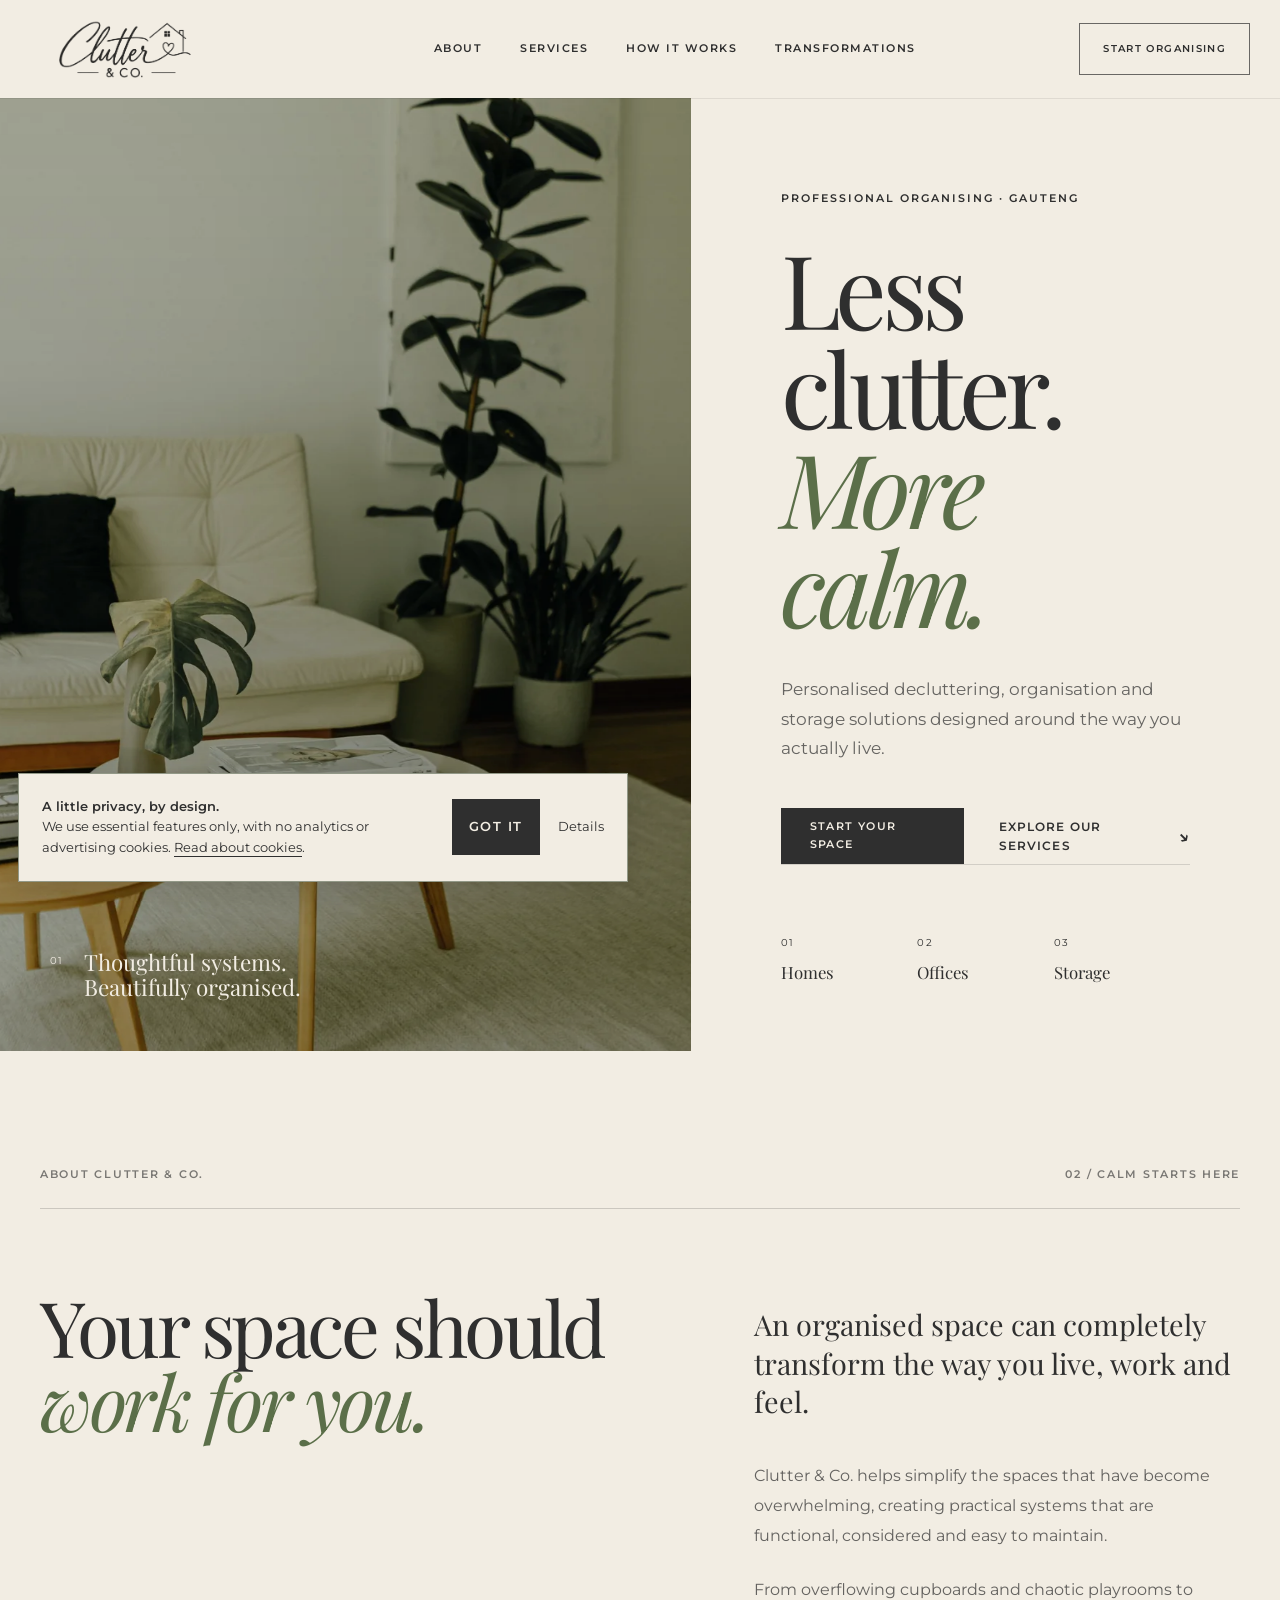
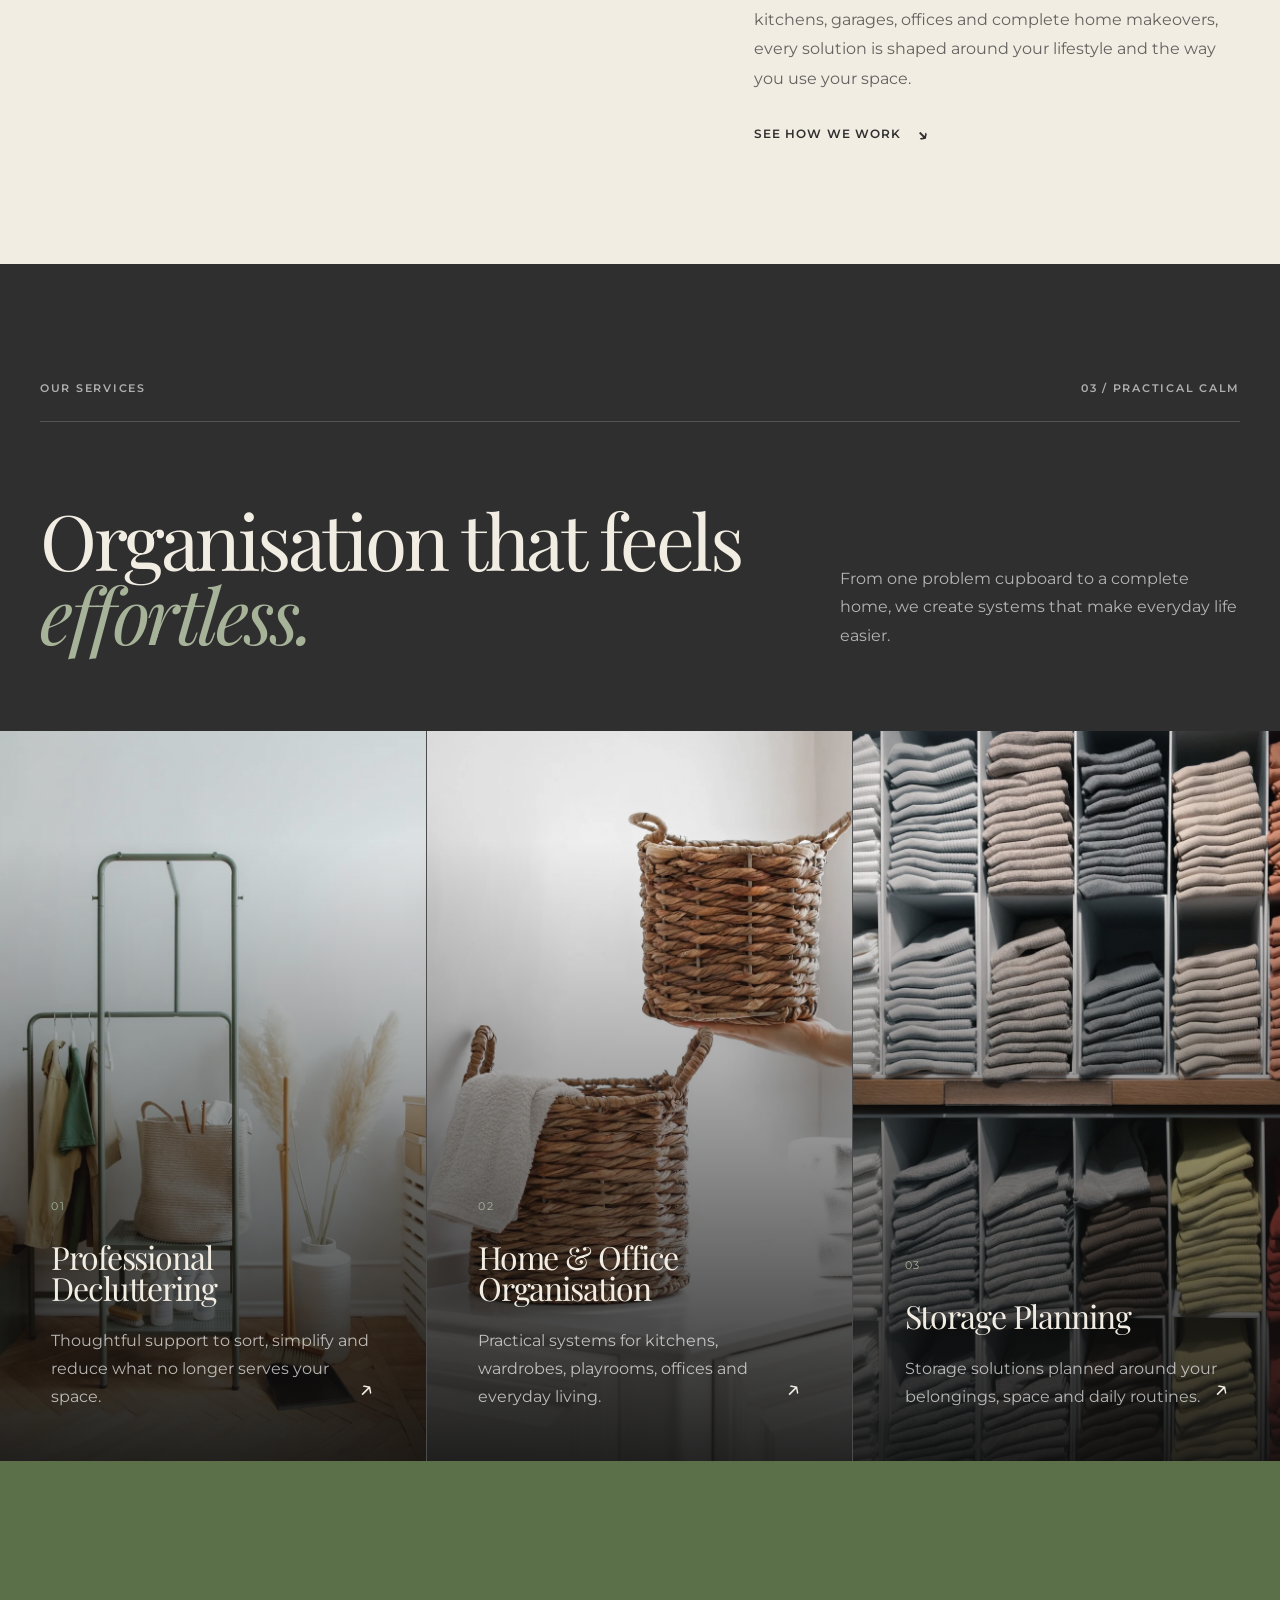
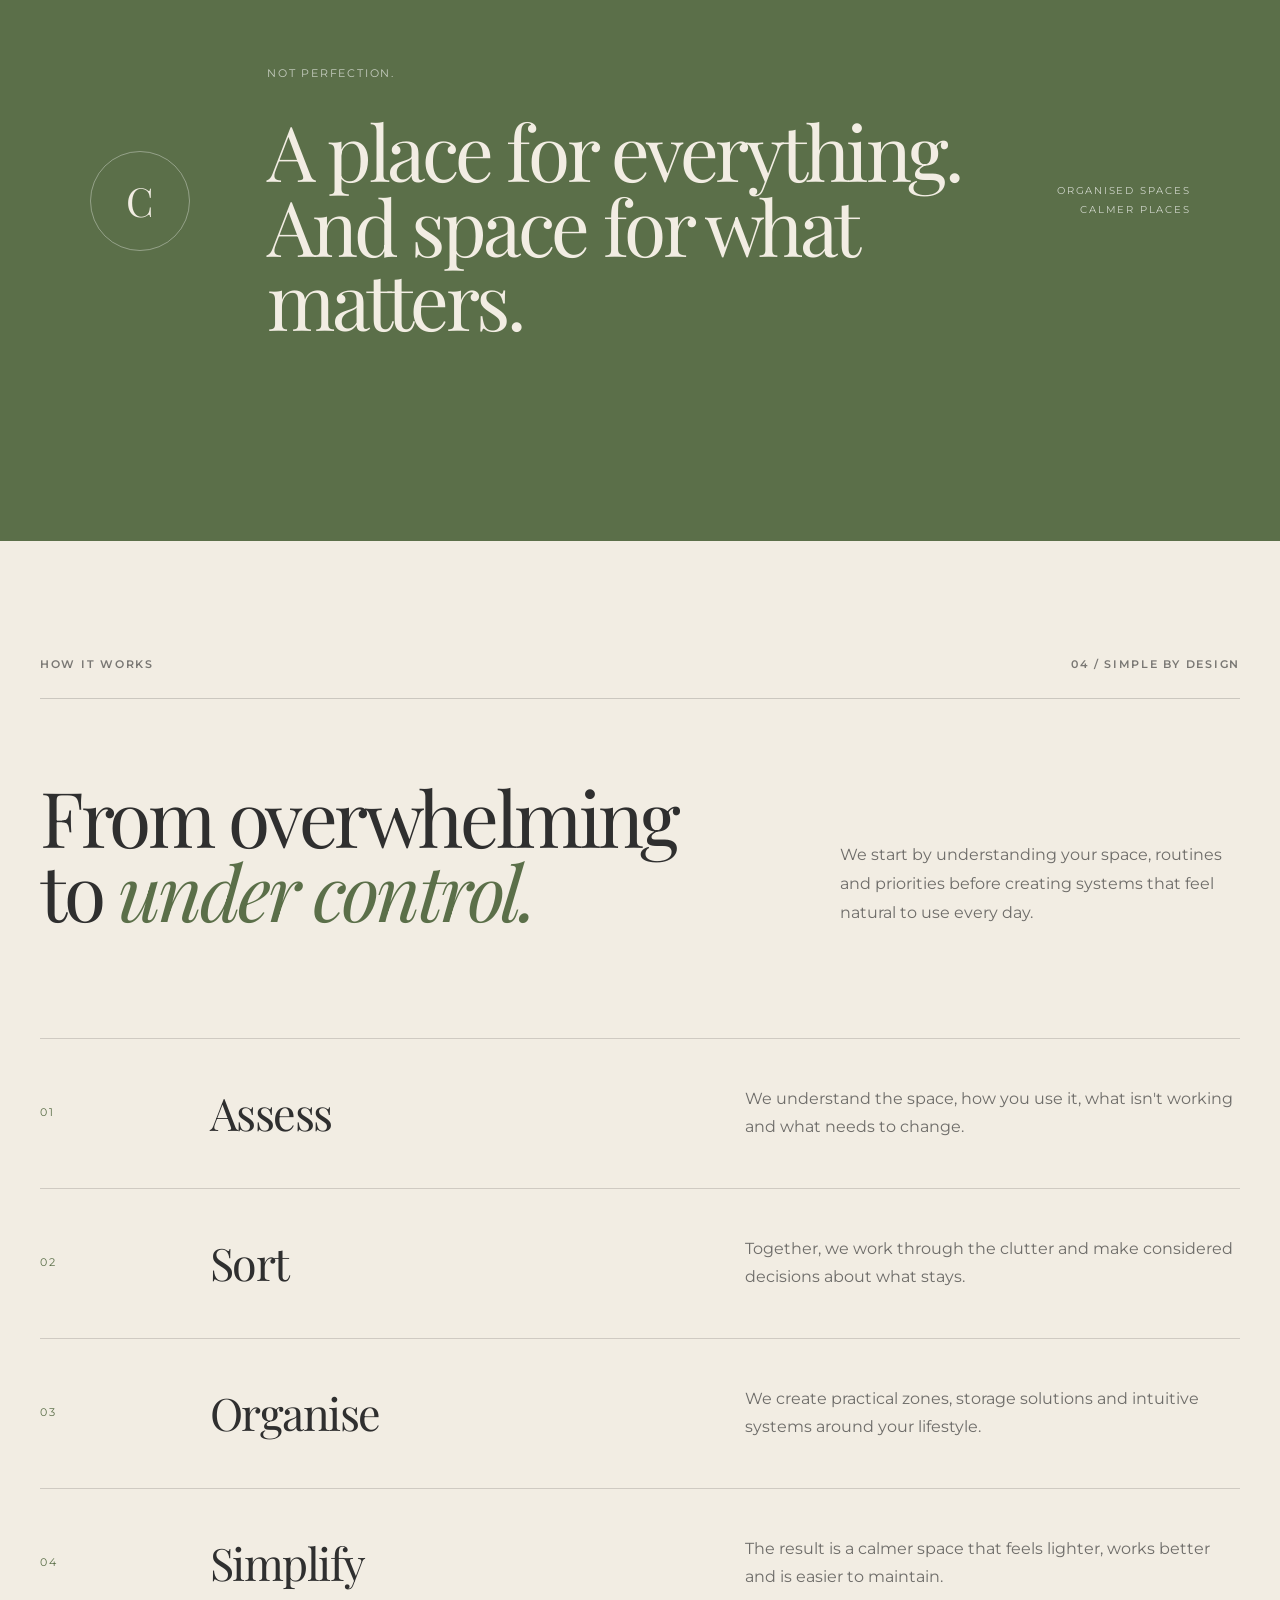
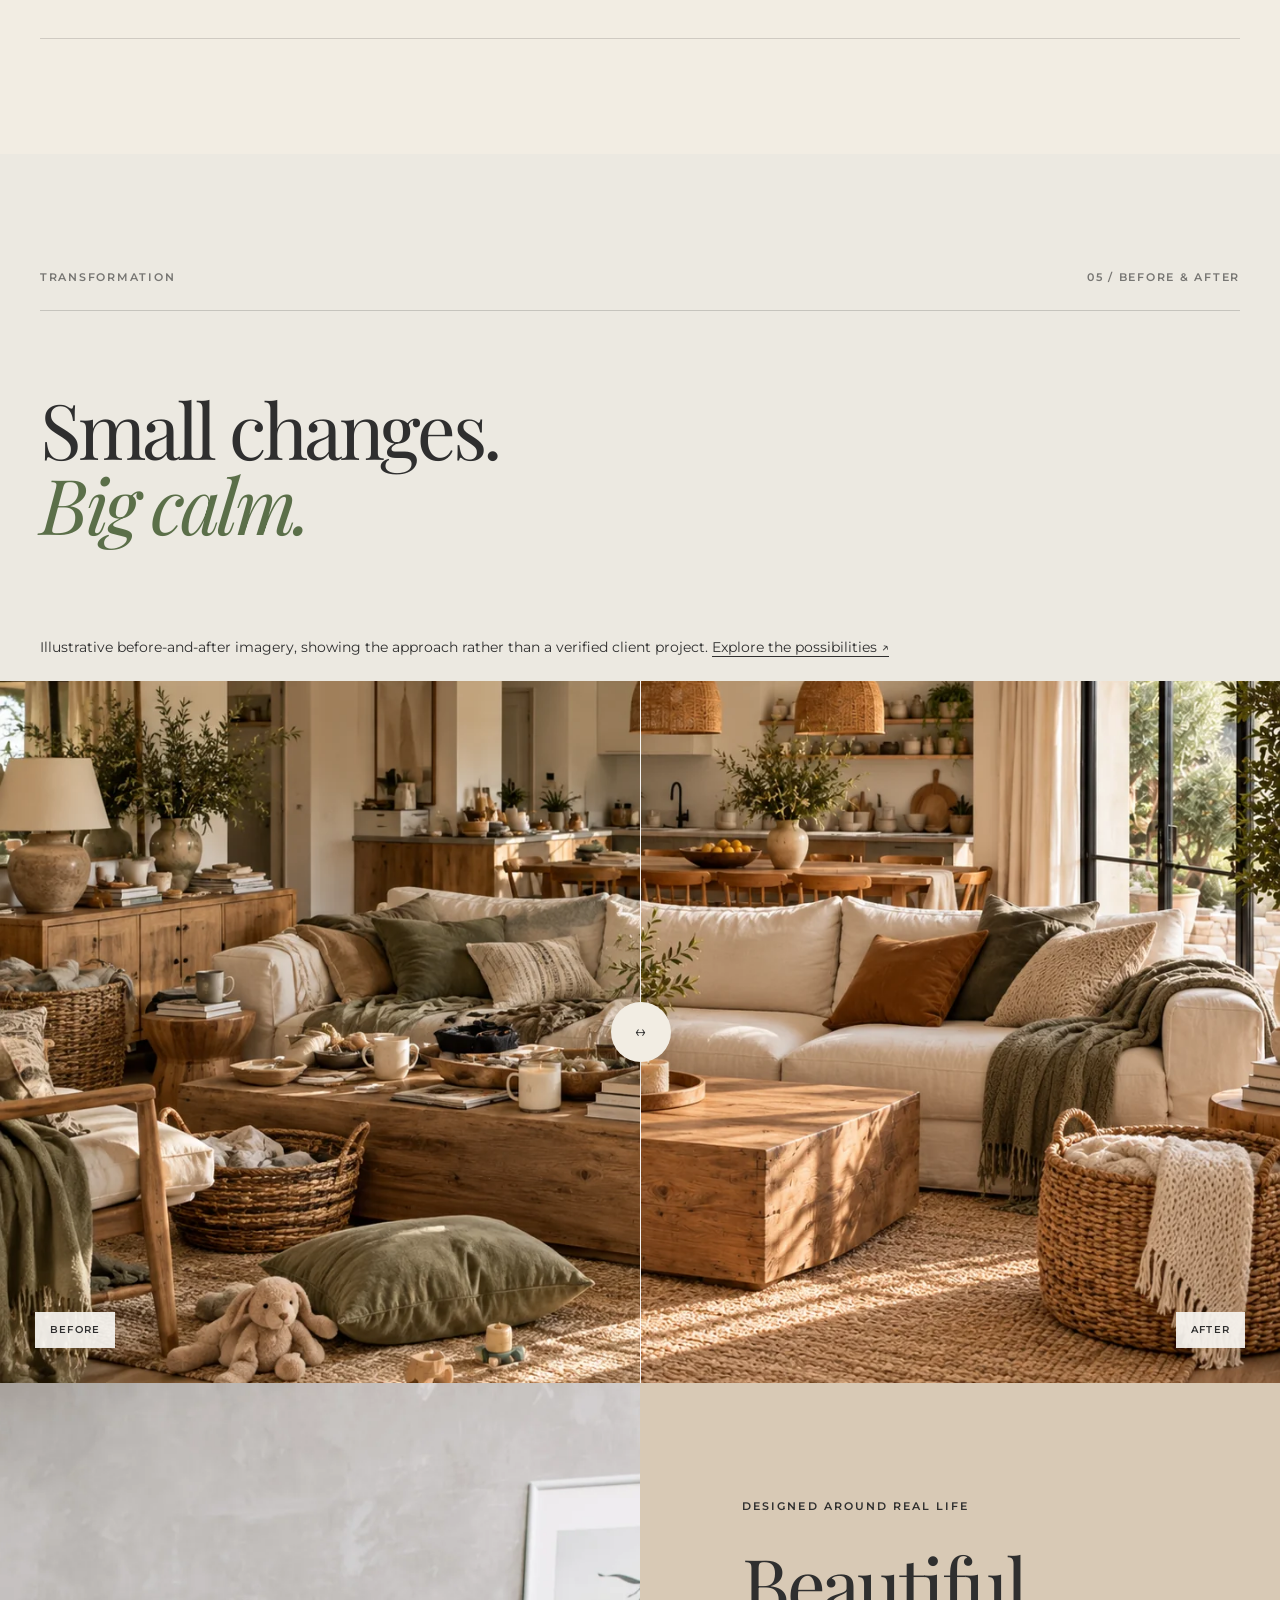
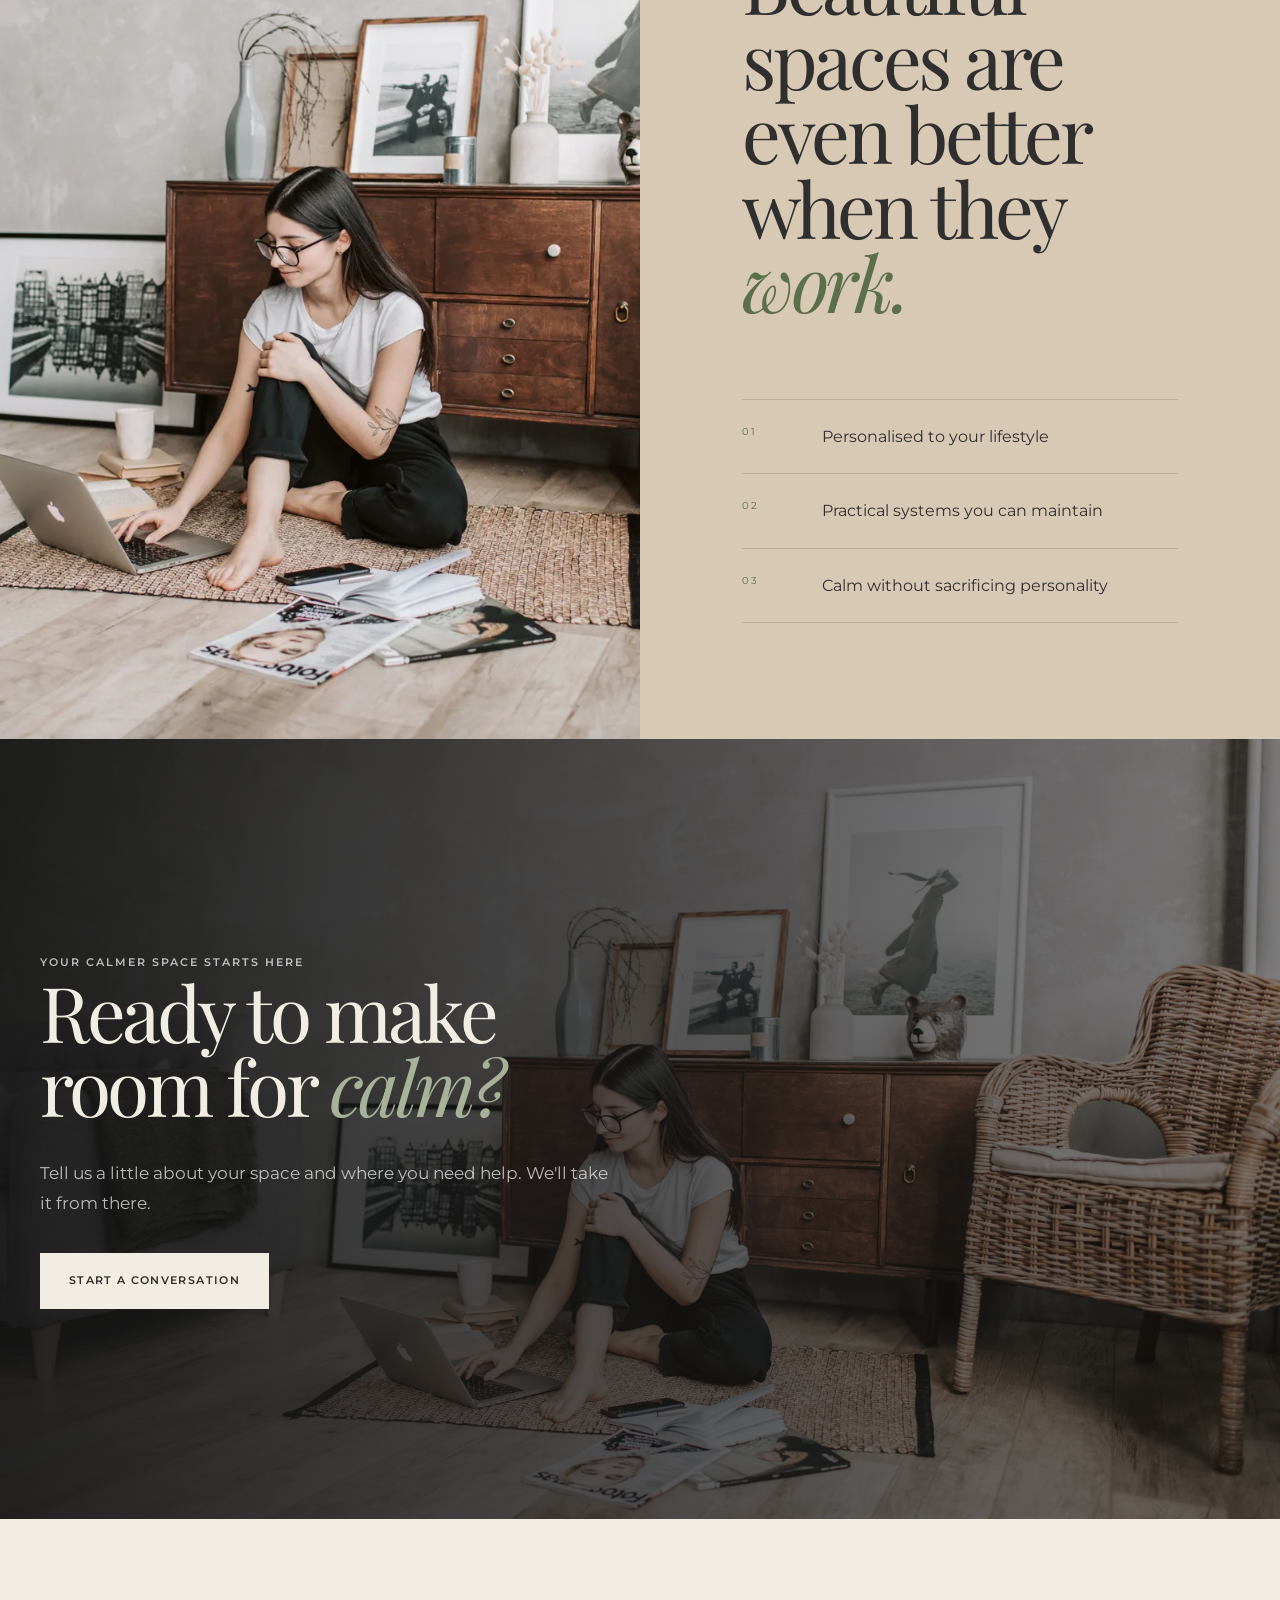
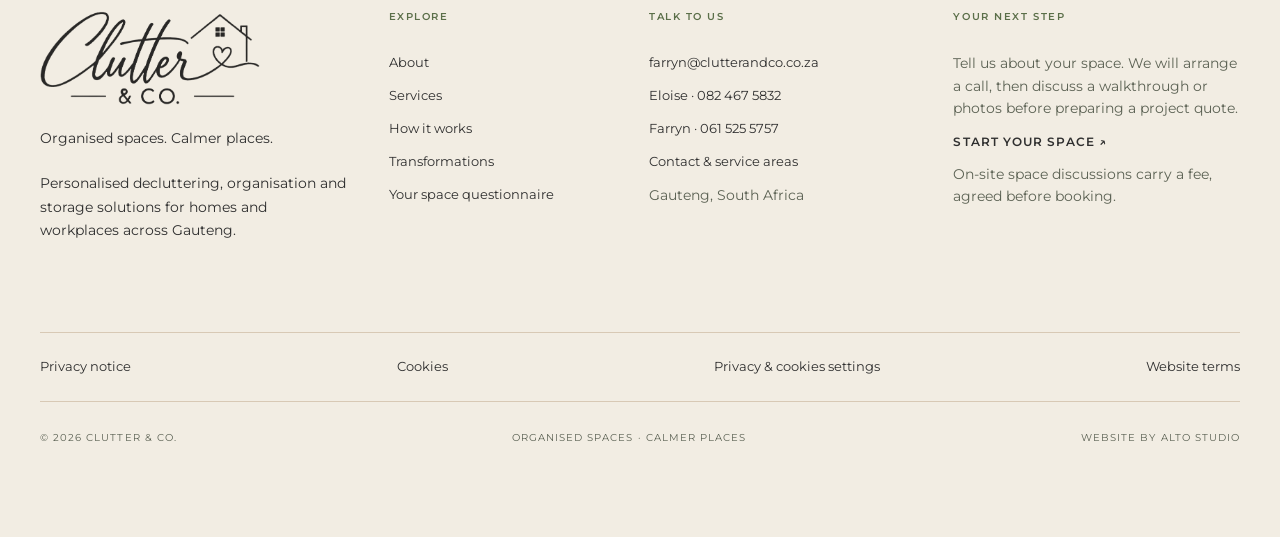
==== index.html @ 5ab59c3c "Initial Clutter and Co website build" ====
<!DOCTYPE html>
<html lang="en">



<head>

    <meta charset="UTF-8">



    <meta name="viewport" content="width=device-width, initial-scale=1.0">



    <title>Decluttering &amp; home organisation in Gauteng | Clutter &amp; Co.</title>



    <meta name="description" content="Professional decluttering, home and office organisation and storage planning in Gauteng. Make room for calm with Clutter &amp; Co.">



    <link rel="preconnect" href="https://fonts.gstatic.com" crossorigin>



    <link rel="stylesheet" href="css/styles.css">

<link rel="stylesheet" href="css/fonts.css"><link rel="stylesheet" href="css/additions.css"><link rel="canonical" href="https://clutterandco.co.za/"><link rel="icon" href="images/favicon.png"><link rel="apple-touch-icon" href="images/apple-touch-icon.png"><meta name="robots" content="index, follow"><meta name="theme-color" content="#F2EDE3"><meta property="og:type" content="website"><meta property="og:title" content="Decluttering &amp; home organisation in Gauteng | Clutter &amp; Co."><meta property="og:description" content="Professional decluttering, home and office organisation and storage planning in Gauteng. Make room for calm with Clutter &amp; Co."><meta property="og:url" content="https://clutterandco.co.za/"><meta property="og:image" content="https://clutterandco.co.za/images/hero-home.webp"><meta property="og:locale" content="en_ZA"><meta name="twitter:card" content="summary_large_image"><script type="application/ld+json">{"@context": "https://schema.org", "@type": "Organization", "name": "Clutter & Co.", "url": "https://clutterandco.co.za/", "logo": "https://clutterandco.co.za/images/logo-horizontal.png", "email": "farryn@clutterandco.co.za", "telephone": "+27824675832", "areaServed": {"@type": "AdministrativeArea", "name": "Gauteng"}}</script></head>





<body>



    <a class="skip-link" href="#main">Skip to content</a><header class="site-header header-theme-light" id="siteHeader"><div class="header-inner"><a class="brand" href="index.html" aria-label="Clutter &amp; Co. home"><img src="images/logo-horizontal.png" alt="Clutter &amp; Co." width="631" height="278" loading="lazy" decoding="async"></a><nav class="desktop-nav" aria-label="Primary navigation"><a href="about.html">About</a><a href="services.html">Services</a><a href="how-it-works.html">How it works</a><a href="transformations.html">Transformations</a></nav><a class="header-cta" href="questionnaire.html">Start organising</a><button class="menu-toggle" id="menuToggle" type="button" aria-label="Open navigation menu" aria-expanded="false" aria-controls="mobileMenu"><span></span><span></span></button></div><nav class="mobile-menu" id="mobileMenu" aria-label="Mobile navigation" inert><a href="about.html">About</a><a href="services.html">Services</a><a href="how-it-works.html">How it works</a><a href="transformations.html">Transformations</a><a href="contact.html">Contact</a><a href="questionnaire.html">Start organising</a></nav></header><!-- ===================================================== -->

    <!-- HEADER -->

    <!-- ===================================================== -->



    <!-- ===================================================== -->

    <!-- MAIN -->

    <!-- ===================================================== -->



    <main id="main" tabindex="-1">



        <!-- ================================================= -->

        <!-- HERO -->

        <!-- ================================================= -->



        <section class="hero" id="home" data-header-theme="split">



            <div class="hero-image">



                <img src="images/hero-home.webp" alt="Calm and organised home interior" width="4000" height="6000" fetchpriority="high" decoding="async">



                <div class="hero-image-overlay"></div>





                <div class="hero-floating-note">



                    <span>

                        01

                    </span>



                    <p>

                        Thoughtful systems.<br>

                        Beautifully organised.

                    </p>



                </div>



            </div>





            <div class="hero-content">



                <div class="eyebrow">Professional organising · Gauteng</div>





                <h1>

                    Less<br>

                    clutter.<br>

                    <em>More calm.</em>

                </h1>





                <p class="hero-intro">

                    Personalised decluttering, organisation and storage

                    solutions designed around the way you actually live.

                </p>





                <div class="hero-actions">



                    <a href="questionnaire.html" class="button button-dark">

                        Start your space

                    </a>





                    <a href="services.html" class="text-link">



                        Explore our services



                        <span>

                            ↘

                        </span>



                    </a>



                </div>





                <div class="hero-meta">



                    <div>

                        <span>01</span>

                        Homes

                    </div>



                    <div>

                        <span>02</span>

                        Offices

                    </div>



                    <div>

                        <span>03</span>

                        Storage

                    </div>



                </div>



            </div>



        </section>







        <!-- ================================================= -->

        <!-- ABOUT -->

        <!-- ================================================= -->



        <section class="intro-section section-pad" id="about" data-header-theme="light">



            <div class="container">



                <div class="section-tag">



                    <span>

                        About Clutter &amp; Co.

                    </span>



                    <span>

                        02 / Calm starts here

                    </span>



                </div>





                <div class="intro-grid">



                    <div class="intro-heading">



                        <h2>

                            Your space should

                            <em>work for you.</em>

                        </h2>



                    </div>





                    <div class="intro-copy">



                        <p class="large-copy">

                            An organised space can completely transform

                            the way you live, work and feel.

                        </p>





                        <p>

                            Clutter &amp; Co. helps simplify the spaces that

                            have become overwhelming, creating practical

                            systems that are functional, considered and

                            easy to maintain.

                        </p>





                        <p>

                            From overflowing cupboards and chaotic

                            playrooms to kitchens, garages, offices

                            and complete home makeovers, every solution

                            is shaped around your lifestyle and the way

                            you use your space.

                        </p>





                        <a href="how-it-works.html" class="text-link">



                            See how we work



                            <span>

                                ↘

                            </span>



                        </a>



                    </div>



                </div>



            </div>



        </section>







        <!-- ================================================= -->

        <!-- SERVICES -->

        <!-- ================================================= -->



        <section class="services-section" id="services" data-header-theme="dark">



            <div class="container">



                <div class="section-tag light">



                    <span>

                        Our services

                    </span>



                    <span>

                        03 / Practical calm

                    </span>



                </div>





                <div class="services-heading">



                    <h2>

                        Organisation that feels

                        <em>effortless.</em>

                    </h2>





                    <p>

                        From one problem cupboard to a complete home,

                        we create systems that make everyday life easier.

                    </p>



                </div>



            </div>





            <div class="service-list">



                <!-- SERVICE 01 -->



                <article class="service-card">



                    <a href="decluttering.html" class="service-card-link" aria-label="Explore professional decluttering"><div class="service-image">



                        <img src="images/service-declutter.webp" alt="Professionally decluttered interior" width="3529" height="5293" loading="lazy" decoding="async">



                    </div>





                    <div class="service-content">



                        <span class="service-number">

                            01

                        </span>





                        <h3>

                            Professional Decluttering

                        </h3>





                        <p>

                            Thoughtful support to sort, simplify

                            and reduce what no longer serves

                            your space.

                        </p>





                        <span class="service-arrow">

                            ↗

                        </span>



                    </div>



                </a></article>







                <!-- SERVICE 02 -->



                <article class="service-card">



                    <a href="organisation.html" class="service-card-link" aria-label="Explore home and office organisation"><div class="service-image">



                        <img src="images/service-organisation.webp" alt="Organised home storage" width="3456" height="5184" loading="lazy" decoding="async">



                    </div>





                    <div class="service-content">



                        <span class="service-number">

                            02

                        </span>





                        <h3>

                            Home &amp; Office Organisation

                        </h3>





                        <p>

                            Practical systems for kitchens,

                            wardrobes, playrooms, offices

                            and everyday living.

                        </p>





                        <span class="service-arrow">

                            ↗

                        </span>



                    </div>



                </a></article>







                <!-- SERVICE 03 -->



                <article class="service-card">



                    <a href="storage-planning.html" class="service-card-link" aria-label="Explore storage planning"><div class="service-image">



                        <img src="images/service-storage.webp" alt="Organised storage baskets and shelving" width="3264" height="4896" loading="lazy" decoding="async">



                    </div>





                    <div class="service-content">



                        <span class="service-number">

                            03

                        </span>





                        <h3>

                            Storage Planning

                        </h3>





                        <p>

                            Storage solutions planned around

                            your belongings, space and

                            daily routines.

                        </p>





                        <span class="service-arrow">

                            ↗

                        </span>



                    </div>



                </a></article>



            </div>



        </section>







        <!-- ================================================= -->

        <!-- MANIFESTO -->

        <!-- ================================================= -->



        <section class="manifesto" data-header-theme="dark">



            <div class="manifesto-mark">



                <span>

                    C

                </span>



            </div>





            <div class="manifesto-copy">



                <p>

                    Not perfection.

                </p>





                <h2>

                    A place for everything.<br>

                    And space for what matters.

                </h2>



            </div>





            <div class="manifesto-label">



                Organised spaces<br>

                calmer places



            </div>



        </section>







        <!-- ================================================= -->

        <!-- PROCESS -->

        <!-- ================================================= -->



        <section class="process-section section-pad" id="process" data-header-theme="light">



            <div class="container">



                <div class="section-tag">



                    <span>

                        How it works

                    </span>



                    <span>

                        04 / Simple by design

                    </span>



                </div>





                <div class="process-intro">



                    <h2>

                        From overwhelming<br>

                        to <em>under control.</em>

                    </h2>





                    <p>

                        We start by understanding your space,

                        routines and priorities before creating

                        systems that feel natural to use every day.

                    </p>



                </div>





                <div class="process-list">



                    <!-- 01 -->



                    <article class="process-item">



                        <div class="process-number">

                            01

                        </div>





                        <div class="process-title">



                            <h3>

                                Assess

                            </h3>



                        </div>





                        <div class="process-text">



                            <p>

                                We understand the space, how you use it,

                                what isn't working and what needs to change.

                            </p>



                        </div>



                    </article>







                    <!-- 02 -->



                    <article class="process-item">



                        <div class="process-number">

                            02

                        </div>





                        <div class="process-title">



                            <h3>

                                Sort

                            </h3>



                        </div>





                        <div class="process-text">



                            <p>

                                Together, we work through the clutter

                                and make considered decisions

                                about what stays.

                            </p>



                        </div>



                    </article>







                    <!-- 03 -->



                    <article class="process-item">



                        <div class="process-number">

                            03

                        </div>





                        <div class="process-title">



                            <h3>

                                Organise

                            </h3>



                        </div>





                        <div class="process-text">



                            <p>

                                We create practical zones,

                                storage solutions and intuitive

                                systems around your lifestyle.

                            </p>



                        </div>



                    </article>







                    <!-- 04 -->



                    <article class="process-item">



                        <div class="process-number">

                            04

                        </div>





                        <div class="process-title">



                            <h3>

                                Simplify

                            </h3>



                        </div>





                        <div class="process-text">



                            <p>

                                The result is a calmer space that

                                feels lighter, works better and

                                is easier to maintain.

                            </p>



                        </div>



                    </article>



                </div>



            </div>



        </section>







        <!-- ================================================= -->

        <!-- TRANSFORMATION -->

        <!-- ================================================= -->



        <section class="transformation-section" id="transformation" data-header-theme="light">



            <div class="transformation-heading container">



                <div class="section-tag">



                    <span>

                        Transformation

                    </span>



                    <span>

                        05 / Before &amp; after

                    </span>



                </div>





                <h2>

                    Small changes.<br>

                    <em>Big calm.</em>

                </h2>



            </div>





            <p class="image-note container">Illustrative before-and-after imagery, showing the approach rather than a verified client project. <a href="transformations.html">Explore the possibilities ↗</a></p><div class="comparison" id="comparison">



                <img class="comparison-image comparison-after" src="images/after-space.webp" alt="Organised room after organisation" width="1448" height="1086" loading="lazy" decoding="async">





                <div class="comparison-before" id="comparisonBefore">



                    <img src="images/before-space.webp" alt="Room before organisation" width="1448" height="1086" loading="lazy" decoding="async">



                </div>





                <div class="comparison-line" id="comparisonLine">



                    <span>

                        ↔

                    </span>



                </div>





                <div class="comparison-label comparison-label-before">

                    Before

                </div>





                <div class="comparison-label comparison-label-after">

                    After

                </div>





                <input id="comparisonSlider" type="range" min="0" max="100" value="50" aria-label="Compare before and after">



            </div>



        </section>







        <!-- ================================================= -->

        <!-- VALUE -->

        <!-- ================================================= -->



        <section class="value-section" data-header-theme="split">



            <div class="value-image">



                <img src="images/calm-home.webp" alt="Warm calm organised living space" width="6720" height="4480" loading="lazy" decoding="async">



            </div>





            <div class="value-content">



                <span class="eyebrow">

                    Designed around real life

                </span>





                <h2>

                    Beautiful spaces are even better

                    when they <em>work.</em>

                </h2>





                <div class="value-points">



                    <div>



                        <span>

                            01

                        </span>



                        <p>

                            Personalised to your lifestyle

                        </p>



                    </div>





                    <div>



                        <span>

                            02

                        </span>



                        <p>

                            Practical systems you can maintain

                        </p>



                    </div>





                    <div>



                        <span>

                            03

                        </span>



                        <p>

                            Calm without sacrificing personality

                        </p>



                    </div>



                </div>



            </div>



        </section>







        <!-- ================================================= -->

        <!-- CONTACT -->

        <!-- ================================================= -->



        <section class="contact-section" id="contact" data-header-theme="dark">



            <div class="contact-background">



                <img src="images/calm-home.webp" alt="" width="6720" height="4480" loading="lazy" decoding="async">



            </div>





            <div class="contact-content">



                <span class="eyebrow light">

                    Your calmer space starts here

                </span>





                <h2>

                    Ready to make<br>

                    room for <em>calm?</em>

                </h2>





                <p>

                    Tell us a little about your space and where

                    you need help. We'll take it from there.

                </p>





                <a class="button button-light" href="contact.html">

                    Start a conversation

                </a>



            </div>



        </section>



    </main>







    <!-- ===================================================== -->

    <!-- FOOTER -->

    <!-- ===================================================== -->



    <footer class="site-footer" data-header-theme="light"><div class="footer-top"><div class="footer-brand"><a href="index.html" aria-label="Clutter and Co home"><img src="images/logo-horizontal.png" alt="Clutter &amp; Co." width="631" height="278" loading="lazy" decoding="async"></a><p>Organised spaces. Calmer places.</p><p>Personalised decluttering, organisation and storage solutions for homes and workplaces across Gauteng.</p></div><div class="footer-column"><span>Explore</span><a href="about.html">About</a><a href="services.html">Services</a><a href="how-it-works.html">How it works</a><a href="transformations.html">Transformations</a><a href="questionnaire.html">Your space questionnaire</a></div><div class="footer-column"><span>Talk to us</span><a href="mailto:farryn@clutterandco.co.za">farryn@clutterandco.co.za</a><a href="tel:+27824675832">Eloise · 082 467 5832</a><a href="tel:+27615255757">Farryn · 061 525 5757</a><a href="contact.html">Contact &amp; service areas</a><p>Gauteng, South Africa</p></div><div class="footer-column"><span>Your next step</span><p>Tell us about your space. We will arrange a call, then discuss a walkthrough or photos before preparing a project quote.</p><a class="text-link" href="questionnaire.html">Start your space ↗</a><p>On-site space discussions carry a fee, agreed before booking.</p></div></div><div class="footer-legal"><a href="privacy.html">Privacy notice</a><a href="cookies.html">Cookies</a><button type="button" data-privacy>Privacy &amp; cookies settings</button><a href="terms.html">Website terms</a></div><div class="footer-bottom"><span>© <span id="currentYear">2026</span> Clutter &amp; Co.</span><span>Organised Spaces · Calmer Places</span><a href="https://altostudio.co.za/">Website by ALTO Studio</a></div></footer><aside class="cookie-notice" aria-label="Cookie information" hidden><p><strong>A little privacy, by design.</strong><br>We use essential features only, with no analytics or advertising cookies. <a href="cookies.html">Read about cookies</a>.</p><button type="button" class="button button-dark" data-ack>Got it</button><button type="button" class="privacy-control" data-privacy>Details</button></aside><dialog id="privacyDialog" aria-labelledby="privacyTitle"><div class="dialog-inner"><h2 id="privacyTitle">Privacy &amp; cookies</h2><p>This site does not use optional analytics or advertising cookies. There is nothing optional to accept or reject.</p><p>Submitting the questionnaire uses a temporary security session. A local preference remembers that you have seen the cookie notice for up to six months. No questionnaire answers are saved in your browser.</p><p><a href="privacy.html">Read our privacy notice</a> · <a href="cookies.html">Read the cookie notice</a></p><p id="privacyStatus" role="status"></p><button type="button" data-forget>Clear saved notice preference</button><button type="button" class="button button-dark" data-close>Close</button></div></dialog><script src="js/script.js" defer></script></body>



</html>
---- css/styles.css ----
/* ============================================================
   CLUTTER & CO.
   ============================================================ */


/* ============================================================
   ROOT
   ============================================================ */

:root {
    --warm-white: #F2EDE3;
    --charcoal: #2F2F2F;

    --soft-sage: #A7B399;
    --olive: #5B6F49;

    --sand: #D8C9B5;
    --wicker: #B8946B;

    --white: #FFFFFF;
    --black: #151515;

    --font-serif:
        "Playfair Display",
        Georgia,
        serif;

    --font-sans:
        "Montserrat",
        Arial,
        sans-serif;

    --container: 1380px;

    --section-space:
        clamp(
            80px,
            9vw,
            145px
        );

    --ease:
        cubic-bezier(
            0.16,
            1,
            0.3,
            1
        );
}


/* ============================================================
   RESET
   ============================================================ */

* {
    margin: 0;
    padding: 0;

    box-sizing: border-box;
}


html {
    scroll-behavior: smooth;
}


body {
    background:
        var(--warm-white);

    color:
        var(--charcoal);

    font-family:
        var(--font-sans);

    font-size: 16px;

    line-height: 1.6;

    overflow-x: hidden;
}


body.menu-open {
    overflow: hidden;
}


img {
    display: block;

    width: 100%;
}


a {
    color: inherit;

    text-decoration: none;
}


button,
input {
    font: inherit;
}


/* ============================================================
   TYPOGRAPHY
   ============================================================ */

h1,
h2,
h3 {
    font-family:
        var(--font-serif);

    font-weight: 400;

    line-height: 0.97;
}


h1 {
    font-size:
        clamp(
            4.5rem,
            8vw,
            9rem
        );

    letter-spacing:
        -0.055em;
}


h2 {
    font-size:
        clamp(
            3.2rem,
            6vw,
            7rem
        );

    letter-spacing:
        -0.045em;
}


h3 {
    font-size:
        clamp(
            2rem,
            2.5vw,
            3rem
        );

    letter-spacing:
        -0.035em;
}


em {
    color:
        var(--olive);

    font-weight: 400;
}


/* ============================================================
   GLOBAL
   ============================================================ */

.container {
    width:
        min(
            calc(100% - 80px),
            var(--container)
        );

    margin-inline: auto;
}


.section-pad {
    padding-block:
        var(--section-space);
}


.eyebrow {
    margin-bottom: 30px;

    font-size: 0.7rem;

    font-weight: 600;

    letter-spacing: 0.18em;

    text-transform: uppercase;
}


.eyebrow.light {
    color:
        rgba(
            255,
            255,
            255,
            0.7
        );
}


.section-tag {
    display: flex;

    align-items: center;

    justify-content: space-between;

    gap: 30px;

    padding-bottom: 24px;

    margin-bottom: 80px;

    border-bottom:
        1px solid
        rgba(
            47,
            47,
            47,
            0.2
        );

    color:
        rgba(
            47,
            47,
            47,
            0.62
        );

    font-size: 0.68rem;

    font-weight: 600;

    letter-spacing: 0.16em;

    text-transform: uppercase;
}


.section-tag.light {
    color:
        rgba(
            255,
            255,
            255,
            0.62
        );

    border-color:
        rgba(
            255,
            255,
            255,
            0.18
        );
}


/* ============================================================
   BUTTONS
   ============================================================ */

.button {
    display: inline-flex;

    align-items: center;

    justify-content: center;

    min-height: 56px;

    padding:
        0
        28px;

    border:
        1px solid
        transparent;

    font-size: 0.7rem;

    font-weight: 600;

    letter-spacing: 0.12em;

    text-transform: uppercase;

    transition:
        transform 0.4s var(--ease),
        background 0.4s ease,
        color 0.4s ease;
}


.button:hover {
    transform:
        translateY(-2px);
}


.button-dark {
    background:
        var(--charcoal);

    color:
        var(--warm-white);
}


.button-dark:hover {
    background:
        var(--olive);
}


.button-light {
    background:
        var(--warm-white);

    color:
        var(--charcoal);
}


.button-light:hover {
    background:
        var(--sand);
}


.text-link {
    display: inline-flex;

    align-items: center;

    gap: 16px;

    font-size: 0.75rem;

    font-weight: 600;

    letter-spacing: 0.09em;

    text-transform: uppercase;
}


.text-link span {
    font-size: 1.2rem;

    transition:
        transform 0.4s var(--ease);
}


.text-link:hover span {
    transform:
        translate(
            5px,
            5px
        );
}


/* ============================================================
   HEADER
   ============================================================ */

.site-header {
    position: fixed;

    z-index: 1000;

    top: 0;
    left: 0;

    width: 100%;

    background:
        transparent;

    transform:
        translateY(0);

    will-change:
        transform;

    transition:
        transform
        0.55s
        var(--ease);

    pointer-events:
        none;
}


.header-inner {
    width:
        min(
            calc(100% - 60px),
            1500px
        );

    min-height: 98px;

    margin-inline: auto;

    display: grid;

    grid-template-columns:
        240px
        1fr
        auto;

    align-items: center;

    gap: 40px;

    pointer-events:
        auto;
}


/* ============================================================
   HEADER HIDE / SHOW
   ============================================================ */

.site-header.header-hidden {
    transform:
        translateY(-115%);
}


/* ============================================================
   BRAND LOGO
   ============================================================ */

.brand {
    display: inline-flex;

    align-items: center;

    width: 190px;
}


.brand img {
    width: 100%;

    max-height: 58px;

    object-fit: contain;

    transition:
        filter 0.35s ease,
        opacity 0.35s ease;
}


/* ============================================================
   HEADER THEME — LIGHT SECTION
   ============================================================ */

/*
   Light background:
   dark logo + charcoal nav
*/

.site-header.header-theme-light
.brand img {
    filter:
        brightness(0)
        saturate(100%);

    opacity: 0.83;
}


.site-header.header-theme-light
.desktop-nav a {
    color:
        var(--charcoal);
}


.site-header.header-theme-light
.desktop-nav a:hover {
    color:
        var(--olive);
}


.site-header.header-theme-light
.desktop-nav a::after {
    background:
        var(--olive);
}


.site-header.header-theme-light
.header-cta {
    color:
        var(--charcoal);

    border-color:
        rgba(
            47,
            47,
            47,
            0.7
        );
}


.site-header.header-theme-light
.header-cta:hover {
    background:
        var(--charcoal);

    border-color:
        var(--charcoal);

    color:
        var(--warm-white);
}


.site-header.header-theme-light
.menu-toggle span {
    background:
        var(--charcoal);
}


/* ============================================================
   HEADER THEME — DARK SECTION
   ============================================================ */

/*
   Dark / image background:
   warm-white logo and navigation
*/

.site-header.header-theme-dark
.brand img {
    filter:
        brightness(0)
        invert(1);

    opacity: 0.94;
}


.site-header.header-theme-dark
.desktop-nav a {
    color:
        var(--warm-white);
}


.site-header.header-theme-dark
.desktop-nav a:hover {
    color:
        var(--soft-sage);
}


.site-header.header-theme-dark
.desktop-nav a::after {
    background:
        var(--soft-sage);
}


.site-header.header-theme-dark
.header-cta {
    color:
        var(--warm-white);

    border-color:
        rgba(
            248,
            246,
            241,
            0.72
        );
}


.site-header.header-theme-dark
.header-cta:hover {
    background:
        var(--warm-white);

    border-color:
        var(--warm-white);

    color:
        var(--charcoal);
}


.site-header.header-theme-dark
.menu-toggle span {
    background:
        var(--warm-white);
}


/* ============================================================
   HEADER THEME — SPLIT SECTION
   ============================================================ */

/*
   Hero and other split-screen areas.

   Logo sits over image = white.
   Navigation and CTA sit over cream = charcoal.
*/

.site-header.header-theme-split
.brand img {
    filter:
        brightness(0)
        invert(1);

    opacity: 0.95;
}


.site-header.header-theme-split
.desktop-nav a {
    color:
        var(--charcoal);
}


.site-header.header-theme-split
.desktop-nav a:hover {
    color:
        var(--olive);
}


.site-header.header-theme-split
.desktop-nav a::after {
    background:
        var(--olive);
}


.site-header.header-theme-split
.header-cta {
    color:
        var(--charcoal);

    border-color:
        rgba(
            47,
            47,
            47,
            0.68
        );
}


.site-header.header-theme-split
.header-cta:hover {
    background:
        var(--charcoal);

    border-color:
        var(--charcoal);

    color:
        var(--warm-white);
}


.site-header.header-theme-split
.menu-toggle span {
    background:
        var(--warm-white);
}


/* ============================================================
   DESKTOP NAVIGATION
   ============================================================ */

.desktop-nav {
    display: flex;

    align-items: center;

    justify-content: center;

    gap: 38px;
}


.desktop-nav a {
    position: relative;

    font-size: 0.67rem;

    font-weight: 600;

    letter-spacing: 0.14em;

    text-transform: uppercase;

    transition:
        color
        0.3s
        ease;
}


.desktop-nav a::after {
    content: "";

    position: absolute;

    left: 0;

    bottom: -9px;

    width: 0;

    height: 1px;

    transition:
        width
        0.4s
        var(--ease);
}


.desktop-nav a:hover::after {
    width: 100%;
}


/* ============================================================
   HEADER CTA
   ============================================================ */

.header-cta {
    display: inline-flex;

    align-items: center;

    justify-content: center;

    min-height: 52px;

    padding:
        0
        23px;

    border:
        1px solid;

    font-size: 0.65rem;

    font-weight: 600;

    letter-spacing: 0.13em;

    text-transform: uppercase;

    transition:
        background 0.3s ease,
        color 0.3s ease,
        border-color 0.3s ease;
}


/* ============================================================
   MOBILE DEFAULT
   ============================================================ */

.menu-toggle,
.mobile-menu {
    display: none;
}


/* ============================================================
   HERO
   ============================================================ */

.hero {
    min-height: 100vh;

    display: grid;

    grid-template-columns:
        1.08fr
        0.92fr;

    background:
        var(--warm-white);
}


.hero-image {
    position: relative;

    min-height: 100vh;

    overflow: hidden;
}


.hero-image > img {
    width: 100%;

    height: 100%;

    object-fit: cover;

    transform:
        scale(1.03);

    animation:
        heroReveal
        1.3s
        ease
        forwards;
}


@keyframes heroReveal {

    from {
        opacity: 0;

        transform:
            scale(1.08);
    }


    to {
        opacity: 1;

        transform:
            scale(1.03);
    }

}


.hero-image-overlay {
    position: absolute;

    inset: 0;

    background:
        linear-gradient(
            180deg,
            rgba(
                0,
                0,
                0,
                0.04
            ),
            rgba(
                0,
                0,
                0,
                0.24
            )
        );
}


.hero-floating-note {
    position: absolute;

    left: 50px;

    bottom: 50px;

    display: flex;

    align-items: flex-start;

    gap: 20px;

    color:
        var(--warm-white);
}


.hero-floating-note span {
    padding-top: 3px;

    font-size: 0.64rem;

    letter-spacing: 0.14em;
}


.hero-floating-note p {
    font-family:
        var(--font-serif);

    font-size: 1.4rem;

    line-height: 1.15;
}


/* ============================================================
   HERO CONTENT
   ============================================================ */

.hero-content {
    min-height: 100vh;

    padding:
        190px
        clamp(
            50px,
            7vw,
            120px
        )
        65px;

    display: flex;

    flex-direction: column;

    justify-content: center;
}


.hero-intro {
    max-width: 540px;

    margin-top: 40px;

    color:
        rgba(
            47,
            47,
            47,
            0.72
        );

    font-size:
        clamp(
            1.05rem,
            1.3vw,
            1.3rem
        );

    line-height: 1.75;
}


.hero-actions {
    display: flex;

    align-items: center;

    gap: 35px;

    margin-top: 45px;
}


.hero-meta {
    margin-top: auto;

    padding-top: 70px;

    display: grid;

    grid-template-columns:
        repeat(
            3,
            1fr
        );

    border-top:
        1px solid
        rgba(
            47,
            47,
            47,
            0.16
        );
}


.hero-meta div {
    display: flex;

    flex-direction: column;

    gap: 8px;

    font-family:
        var(--font-serif);

    font-size: 1.05rem;
}


.hero-meta span {
    font-family:
        var(--font-sans);

    font-size: 0.62rem;

    letter-spacing: 0.16em;
}


/* ============================================================
   ABOUT
   ============================================================ */

.intro-section {
    background:
        var(--warm-white);
}


.intro-grid {
    display: grid;

    grid-template-columns:
        1.1fr
        0.9fr;

    gap: 120px;
}


.intro-heading h2 {
    max-width: 790px;
}


.intro-copy {
    max-width: 580px;

    padding-top: 16px;
}


.intro-copy p {
    margin-bottom: 25px;

    color:
        rgba(
            47,
            47,
            47,
            0.73
        );

    line-height: 1.85;
}


.intro-copy .large-copy {
    margin-bottom: 40px;

    color:
        var(--charcoal);

    font-family:
        var(--font-serif);

    font-size: 1.8rem;

    line-height: 1.35;
}


/* ============================================================
   SERVICES
   ============================================================ */

.services-section {
    padding-top:
        var(--section-space);

    background:
        var(--charcoal);

    color:
        var(--warm-white);
}


.services-heading {
    display: grid;

    grid-template-columns:
        1fr
        400px;

    align-items: end;

    gap: 70px;

    margin-bottom: 80px;
}


.services-heading h2 {
    max-width: 850px;
}


.services-heading em {
    color:
        var(--soft-sage);
}


.services-heading p {
    color:
        rgba(
            255,
            255,
            255,
            0.64
        );

    line-height: 1.8;
}


.service-list {
    display: grid;

    grid-template-columns:
        repeat(
            3,
            1fr
        );
}


.service-card {
    position: relative;

    min-height: 730px;

    overflow: hidden;

    border-right:
        1px solid
        rgba(
            255,
            255,
            255,
            0.14
        );
}


.service-card:last-child {
    border-right: none;
}


.service-image {
    position: absolute;

    inset: 0;
}


.service-image::after {
    content: "";

    position: absolute;

    inset: 0;

    background:
        linear-gradient(
            180deg,
            rgba(
                15,
                15,
                15,
                0.03
            )
            15%,
            rgba(
                15,
                15,
                15,
                0.9
            )
            100%
        );
}


.service-image img {
    width: 100%;

    height: 100%;

    object-fit: cover;

    filter:
        saturate(0.85);

    transition:
        transform
        0.9s
        var(--ease),

        filter
        0.9s
        ease;
}


.service-card:hover
.service-image img {
    transform:
        scale(1.045);

    filter:
        saturate(1);
}


.service-content {
    position: absolute;

    z-index: 2;

    left:
        clamp(
            30px,
            4vw,
            60px
        );

    right:
        clamp(
            30px,
            4vw,
            60px
        );

    bottom: 50px;

    color:
        var(--warm-white);
}


.service-number {
    display: inline-block;

    margin-bottom: 26px;

    color:
        var(--soft-sage);

    font-size: 0.67rem;

    letter-spacing: 0.18em;
}


.service-content h3 {
    max-width: 390px;
}


.service-content p {
    max-width: 430px;

    margin-top: 24px;

    color:
        rgba(
            255,
            255,
            255,
            0.68
        );

    line-height: 1.75;
}


.service-arrow {
    position: absolute;

    right: 0;

    bottom: 0;

    font-size: 1.7rem;
}


/* ============================================================
   MANIFESTO
   ============================================================ */

.manifesto {
    min-height: 680px;

    padding:
        clamp(
            80px,
            10vw,
            150px
        )
        clamp(
            40px,
            7vw,
            110px
        );

    display: grid;

    grid-template-columns:
        0.25fr
        1fr
        0.3fr;

    align-items: center;

    background:
        var(--olive);

    color:
        var(--warm-white);
}


.manifesto-mark span {
    width: 100px;

    height: 100px;

    display: inline-flex;

    align-items: center;

    justify-content: center;

    border:
        1px solid
        rgba(
            255,
            255,
            255,
            0.35
        );

    border-radius: 50%;

    font-family:
        var(--font-serif);

    font-size: 2.5rem;
}


.manifesto-copy p {
    margin-bottom: 30px;

    color:
        rgba(
            255,
            255,
            255,
            0.65
        );

    font-size: 0.7rem;

    letter-spacing: 0.16em;

    text-transform: uppercase;
}


.manifesto-copy h2 {
    max-width: 1000px;
}


.manifesto-label {
    justify-self: end;

    color:
        rgba(
            255,
            255,
            255,
            0.7
        );

    font-size: 0.65rem;

    letter-spacing: 0.17em;

    line-height: 1.8;

    text-align: right;

    text-transform: uppercase;
}


/* ============================================================
   PROCESS
   ============================================================ */

.process-intro {
    display: grid;

    grid-template-columns:
        1fr
        400px;

    align-items: end;

    gap: 100px;

    margin-bottom: 110px;
}


.process-intro p {
    color:
        rgba(
            47,
            47,
            47,
            0.68
        );

    line-height: 1.8;
}


.process-list {
    border-top:
        1px solid
        rgba(
            47,
            47,
            47,
            0.18
        );
}


.process-item {
    min-height: 150px;

    display: grid;

    grid-template-columns:
        130px
        1fr
        1fr;

    align-items: center;

    gap: 40px;

    border-bottom:
        1px solid
        rgba(
            47,
            47,
            47,
            0.18
        );

    transition:
        padding
        0.5s
        var(--ease),

        background
        0.5s
        ease;
}


.process-item:hover {
    padding-inline: 20px;

    background:
        rgba(
            167,
            179,
            153,
            0.12
        );
}


.process-number {
    color:
        var(--olive);

    font-size: 0.7rem;

    letter-spacing: 0.15em;
}


.process-title h3 {
    font-size:
        clamp(
            2.2rem,
            3.5vw,
            4rem
        );
}


.process-text p {
    max-width: 520px;

    color:
        rgba(
            47,
            47,
            47,
            0.68
        );

    line-height: 1.75;
}


/* ============================================================
   TRANSFORMATION
   ============================================================ */

.transformation-section {
    padding-top:
        var(--section-space);

    background:
        #ECE9E1;
}


.transformation-heading {
    padding-bottom: 75px;
}


.transformation-heading h2 {
    max-width: 850px;
}


/* ============================================================
   BEFORE / AFTER
   ============================================================ */

.comparison {
    position: relative;

    width: 100%;

    height:
        min(
            78vh,
            850px
        );

    overflow: hidden;

    background:
        #D7D2C7;
}


.comparison-image,
.comparison-before img {
    position: absolute;

    inset: 0;

    width: 100%;

    height: 100%;

    object-fit: cover;
}


.comparison-before {
    position: absolute;

    z-index: 2;

    top: 0;

    left: 0;

    bottom: 0;

    width: 50%;

    overflow: hidden;
}


.comparison-before img {
    width: 100vw;

    max-width: none;
}


.comparison-line {
    position: absolute;

    z-index: 4;

    top: 0;

    bottom: 0;

    left: 50%;

    width: 1px;

    background:
        rgba(
            255,
            255,
            255,
            0.92
        );

    pointer-events: none;
}


.comparison-line span {
    position: absolute;

    top: 50%;

    left: 50%;

    transform:
        translate(
            -50%,
            -50%
        );

    width: 60px;

    height: 60px;

    display: flex;

    align-items: center;

    justify-content: center;

    border-radius: 50%;

    background:
        var(--warm-white);

    color:
        var(--charcoal);

    box-shadow:
        0
        15px
        40px
        rgba(
            0,
            0,
            0,
            0.16
        );
}


.comparison input {
    position: absolute;

    z-index: 6;

    inset: 0;

    width: 100%;

    height: 100%;

    opacity: 0;

    cursor: ew-resize;
}


.comparison-label {
    position: absolute;

    z-index: 5;

    bottom: 35px;

    padding:
        10px
        15px;

    background:
        rgba(
            248,
            246,
            241,
            0.92
        );

    font-size: 0.64rem;

    font-weight: 600;

    letter-spacing: 0.12em;

    text-transform: uppercase;
}


.comparison-label-before {
    left: 35px;
}


.comparison-label-after {
    right: 35px;
}


/* ============================================================
   VALUE
   ============================================================ */

.value-section {
    min-height: 850px;

    display: grid;

    grid-template-columns:
        1fr
        1fr;
}


.value-image {
    overflow: hidden;
}


.value-image img {
    width: 100%;

    height: 100%;

    object-fit: cover;

    transition:
        transform
        1.2s
        var(--ease);
}


.value-section:hover
.value-image img {
    transform:
        scale(1.025);
}


.value-content {
    padding:
        clamp(
            80px,
            9vw,
            150px
        )
        clamp(
            50px,
            8vw,
            130px
        );

    display: flex;

    flex-direction: column;

    justify-content: center;

    background:
        var(--sand);
}


.value-content h2 {
    max-width: 800px;
}


.value-points {
    margin-top: 80px;
}


.value-points > div {
    display: grid;

    grid-template-columns:
        60px
        1fr;

    gap: 20px;

    padding:
        24px
        0;

    border-top:
        1px solid
        rgba(
            47,
            47,
            47,
            0.18
        );
}


.value-points > div:last-child {
    border-bottom:
        1px solid
        rgba(
            47,
            47,
            47,
            0.18
        );
}


.value-points span {
    color:
        var(--olive);

    font-size: 0.65rem;

    letter-spacing: 0.15em;
}


/* ============================================================
   CONTACT
   ============================================================ */

.contact-section {
    position: relative;

    min-height: 780px;

    display: flex;

    align-items: center;

    overflow: hidden;
}


.contact-background {
    position: absolute;

    inset: 0;
}


.contact-background img {
    width: 100%;

    height: 100%;

    object-fit: cover;
}


.contact-background::after {
    content: "";

    position: absolute;

    inset: 0;

    background:
        linear-gradient(
            90deg,
            rgba(
                21,
                21,
                21,
                0.92
            ),
            rgba(
                21,
                21,
                21,
                0.48
            )
        );
}


.contact-content {
    position: relative;

    z-index: 2;

    width:
        min(
            calc(100% - 80px),
            var(--container)
        );

    margin-inline: auto;

    color:
        var(--warm-white);
}


.contact-content h2 {
    max-width: 900px;
}


.contact-content em {
    color:
        var(--soft-sage);
}


.contact-content p {
    max-width: 580px;

    margin:
        35px
        0;

    color:
        rgba(
            255,
            255,
            255,
            0.7
        );

    font-size: 1.05rem;

    line-height: 1.8;
}


/* ============================================================
   FOOTER
   ============================================================ */

.site-footer {
    padding:
        90px
        max(
            40px,
            calc(
                (
                    100vw -
                    var(--container)
                )
                /
                2
            )
        );

    background:
        var(--warm-white);
}


.footer-top {
    display: grid;

    grid-template-columns:
        1.5fr
        repeat(
            3,
            1fr
        );

    gap: 70px;

    padding-bottom: 90px;
}


.footer-brand img {
    max-width: 260px;
}


.footer-column {
    display: flex;

    flex-direction: column;

    gap: 12px;

    font-size: 0.82rem;
}


.footer-column > span {
    margin-bottom: 15px;

    color:
        var(--olive);

    font-size: 0.65rem;

    font-weight: 600;

    letter-spacing: 0.15em;

    text-transform: uppercase;
}


.footer-column a {
    transition:
        color
        0.3s
        ease;
}


.footer-column a:hover {
    color:
        var(--olive);
}


.footer-column p {
    color:
        rgba(
            47,
            47,
            47,
            0.62
        );
}


.footer-bottom {
    padding-top: 25px;

    display: flex;

    justify-content: space-between;

    gap: 30px;

    border-top:
        1px solid
        rgba(
            47,
            47,
            47,
            0.18
        );

    color:
        rgba(
            47,
            47,
            47,
            0.58
        );

    font-size: 0.65rem;

    letter-spacing: 0.1em;

    text-transform: uppercase;
}


/* ============================================================
   REVEAL
   ============================================================ */

.reveal {
    opacity: 0;

    transform:
        translateY(28px);

    transition:
        opacity
        0.9s
        ease,

        transform
        0.9s
        var(--ease);
}


.reveal.visible {
    opacity: 1;

    transform:
        translateY(0);
}


/* ============================================================
   TABLET
   ============================================================ */

@media
(max-width: 1100px) {

    .desktop-nav,
    .header-cta {
        display: none;
    }


    .header-inner {
        min-height: 82px;

        grid-template-columns:
            1fr
            auto;
    }


    .menu-toggle {
        position: relative;

        z-index: 1002;

        width: 46px;

        height: 46px;

        display: flex;

        flex-direction: column;

        align-items: center;

        justify-content: center;

        gap: 7px;

        border: 0;

        background:
            transparent;

        cursor: pointer;

        pointer-events:
            auto;
    }


    .menu-toggle span {
        display: block;

        width: 28px;

        height: 1px;

        transition:
            transform
            0.4s
            var(--ease),

            background
            0.35s
            ease;
    }


    .menu-toggle.active
    span:first-child {
        transform:
            translateY(4px)
            rotate(45deg);
    }


    .menu-toggle.active
    span:last-child {
        transform:
            translateY(-4px)
            rotate(-45deg);
    }


    .mobile-menu {
        position: fixed;

        z-index: 999;

        top: 0;

        right: 0;

        width:
            min(
                88vw,
                500px
            );

        height: 100vh;

        padding:
            145px
            50px
            60px;

        display: flex;

        flex-direction: column;

        gap: 30px;

        background:
            rgba(
                47,
                47,
                47,
                0.98
            );

        transform:
            translateX(100%);

        transition:
            transform
            0.55s
            var(--ease);

        pointer-events:
            auto;
    }


    .mobile-menu.open {
        transform:
            translateX(0);
    }


    .mobile-menu a {
        color:
            var(--warm-white);

        font-family:
            var(--font-serif);

        font-size: 2rem;

        transition:
            color
            0.3s
            ease;
    }


    .mobile-menu a:hover {
        color:
            var(--soft-sage);
    }


    .menu-toggle.active span {
        background:
            var(--warm-white) !important;
    }


    /* HERO */

    .hero {
        grid-template-columns:
            1fr;
    }


    .hero-image {
        min-height: 70vh;
    }


    .hero-content {
        min-height: auto;

        padding:
            100px
            50px
            65px;
    }


    .hero-meta {
        margin-top: 80px;
    }


    /* GENERAL */

    .intro-grid,
    .services-heading,
    .process-intro {
        grid-template-columns:
            1fr;

        gap: 60px;
    }


    /* SERVICES */

    .service-list {
        grid-template-columns:
            1fr;
    }


    .service-card {
        min-height: 650px;

        border-right: none;

        border-bottom:
            1px solid
            rgba(
                255,
                255,
                255,
                0.15
            );
    }


    /* MANIFESTO */

    .manifesto {
        grid-template-columns:
            1fr;

        gap: 70px;
    }


    .manifesto-label {
        justify-self: start;

        text-align: left;
    }


    /* PROCESS */

    .process-item {
        grid-template-columns:
            80px
            1fr
            1fr;
    }


    /* VALUE */

    .value-section {
        grid-template-columns:
            1fr;
    }


    .value-image {
        min-height: 650px;
    }


    /* FOOTER */

    .footer-top {
        grid-template-columns:
            1fr
            1fr;
    }

}


/* ============================================================
   MOBILE
   ============================================================ */

@media
(max-width: 700px) {

    .container {
        width:
            calc(100% - 40px);
    }


    .section-pad {
        padding-block:
            90px;
    }


    .section-tag {
        flex-direction:
            column;

        align-items:
            flex-start;

        gap: 8px;

        margin-bottom:
            55px;
    }


    /* HEADER */

    .header-inner {
        width:
            calc(100% - 34px);

        min-height:
            76px;
    }


    .brand {
        width:
            145px;
    }


    .mobile-menu {
        padding:
            130px
            30px
            50px;
    }


    .mobile-menu a {
        font-size:
            1.9rem;
    }


    /* HERO */

    .hero-image {
        min-height:
            67vh;
    }


    .hero-content {
        padding:
            75px
            22px
            45px;
    }


    h1 {
        font-size:
            clamp(
                4rem,
                19vw,
                6rem
            );
    }


    h2 {
        font-size:
            clamp(
                3rem,
                14vw,
                5rem
            );
    }


    .hero-actions {
        flex-direction:
            column;

        align-items:
            flex-start;
    }


    .hero-meta {
        grid-template-columns:
            1fr;

        gap: 25px;
    }


    .hero-floating-note {
        left: 22px;

        bottom: 25px;
    }


    /* ABOUT */

    .intro-grid {
        gap:
            45px;
    }


    /* SERVICES */

    .services-section {
        padding-top:
            90px;
    }


    .services-heading {
        margin-bottom:
            55px;
    }


    .service-card {
        min-height:
            560px;
    }


    /* MANIFESTO */

    .manifesto {
        min-height:
            auto;

        padding:
            90px
            24px;
    }


    .manifesto-mark span {
        width:
            70px;

        height:
            70px;
    }


    /* PROCESS */

    .process-intro {
        margin-bottom:
            70px;
    }


    .process-item {
        padding-block:
            30px;

        grid-template-columns:
            45px
            1fr;
    }


    .process-text {
        grid-column:
            2;
    }


    /* COMPARISON */

    .comparison {
        height:
            65vh;
    }


    .comparison-label {
        bottom:
            20px;
    }


    .comparison-label-before {
        left:
            20px;
    }


    .comparison-label-after {
        right:
            20px;
    }


    /* VALUE */

    .value-image {
        min-height:
            500px;
    }


    .value-content {
        padding:
            85px
            24px;
    }


    /* CONTACT */

    .contact-section {
        min-height:
            700px;
    }


    .contact-content {
        width:
            calc(100% - 42px);
    }


    /* FOOTER */

    .site-footer {
        padding:
            75px
            22px
            35px;
    }


    .footer-top {
        grid-template-columns:
            1fr;

        gap:
            45px;

        padding-bottom:
            65px;
    }


    .footer-bottom {
        flex-direction:
            column;

        align-items:
            flex-start;
    }

}


/* ============================================================
   REDUCED MOTION
   ============================================================ */

@media
(prefers-reduced-motion: reduce) {

    html {
        scroll-behavior:
            auto;
    }


    *,
    *::before,
    *::after {
        animation-duration:
            0.01ms !important;

        animation-iteration-count:
            1 !important;

        transition-duration:
            0.01ms !important;
    }

}
---- css/fonts.css ----
@font-face {
  font-family: 'Montserrat';
  font-style: normal;
  font-weight: 300;
  font-display: swap;
  src: url(../fonts/JTUHjIg1_i6t8kCHKm4532VJOt5-QNFgpCs16Ew-.ttf) format('truetype');
}
@font-face {
  font-family: 'Montserrat';
  font-style: normal;
  font-weight: 400;
  font-display: swap;
  src: url(../fonts/JTUHjIg1_i6t8kCHKm4532VJOt5-QNFgpCtr6Ew-.ttf) format('truetype');
}
@font-face {
  font-family: 'Montserrat';
  font-style: normal;
  font-weight: 500;
  font-display: swap;
  src: url(../fonts/JTUHjIg1_i6t8kCHKm4532VJOt5-QNFgpCtZ6Ew-.ttf) format('truetype');
}
@font-face {
  font-family: 'Montserrat';
  font-style: normal;
  font-weight: 600;
  font-display: swap;
  src: url(../fonts/JTUHjIg1_i6t8kCHKm4532VJOt5-QNFgpCu170w-.ttf) format('truetype');
}
@font-face {
  font-family: 'Playfair Display';
  font-style: italic;
  font-weight: 400;
  font-display: swap;
  src: url(../fonts/nuFRD-vYSZviVYUb_rj3ij__anPXDTnCjmHKM4nYO7KN_qiTbtY.ttf) format('truetype');
}
@font-face {
  font-family: 'Playfair Display';
  font-style: normal;
  font-weight: 400;
  font-display: swap;
  src: url(../fonts/nuFvD-vYSZviVYUb_rj3ij__anPXJzDwcbmjWBN2PKdFvUDQ.ttf) format('truetype');
}
@font-face {
  font-family: 'Playfair Display';
  font-style: normal;
  font-weight: 500;
  font-display: swap;
  src: url(../fonts/nuFvD-vYSZviVYUb_rj3ij__anPXJzDwcbmjWBN2PKd3vUDQ.ttf) format('truetype');
}
@font-face {
  font-family: 'Playfair Display';
  font-style: normal;
  font-weight: 600;
  font-display: swap;
  src: url(../fonts/nuFvD-vYSZviVYUb_rj3ij__anPXJzDwcbmjWBN2PKebukDQ.ttf) format('truetype');
}
---- css/additions.css ----
/* Shared page system, accessibility and footer additions. */
body { overflow-x: clip; }
.site-header { background: #F2EDE3; box-shadow: 0 1px 0 #2f2f2f18; }
img { height: auto; }
.footer-brand img { width: 220px; height: auto; filter: brightness(0) saturate(100%); opacity: .83; }
.footer-column p, .footer-bottom { color: #5C6254; }
:focus-visible { outline: 3px solid #5B6F49; outline-offset: 5px; }
.skip-link { position: fixed; top: 10px; left: 16px; z-index: 2000; background: #fff; padding: 12px 18px; transform: translateY(-200%); }
.skip-link:focus { transform: none; }
.site-header:focus-within { transform: none; }
.site-header.scrolled, .inner-page .site-header { background: #F2EDE3; box-shadow: 0 1px 0 #2f2f2f18; }
.site-header.scrolled .brand img { filter: brightness(0) saturate(100%); }
.site-header.scrolled .desktop-nav a { color: #2F2F2F; }
.site-header.scrolled .header-cta { color: #2F2F2F; border-color: #2F2F2F; }
.site-header.scrolled .menu-toggle span { background: #2F2F2F; }
.service-card-link { display: block; width: 100%; height: 100%; min-height: inherit; }
.service-card:focus-within { outline: 3px solid #D8C9B5; outline-offset: -5px; }
.service-card-link:focus-visible { outline: none; }
.image-note { padding-block: 22px; font-size: .85rem; }
.image-note a, .copy-section a, .form-help a, .check-label a, dialog a, .cookie-notice a, .detail-card p a { text-decoration: underline; text-underline-offset: 4px; }
.page-hero { padding: 180px 0 75px; }
.page-hero h1 { font-size: clamp(3rem,6.4vw,6.5rem); max-width: 1080px; line-height: 1.06; }
.page-lead { max-width: 750px; margin-top: 32px; font-size: clamp(1rem,1.6vw,1.2rem); }
.page-image { max-height: 580px; overflow: hidden; }
.page-image img { width: 100%; height: 500px; object-fit: cover; }
.page-body { padding-block: 40px 80px; }
.copy-section { max-width: 900px; padding: 45px 0; border-bottom: 1px solid #D8C9B5; }
.copy-section h2 { font-size: clamp(2rem,3vw,3rem); line-height: 1.15; margin-bottom: 24px; }
.copy-section p + p, .copy-section ul { margin-top: 20px; }
.copy-section li { margin: 16px 0 16px 22px; }
.detail-grid { display: grid; grid-template-columns: repeat(3,minmax(0,1fr)); gap: 28px; }
.detail-card { padding: 34px; background: #EEEAE1; overflow-wrap: anywhere; }
.detail-card h2 { font-size: 2.5rem; line-height: 1.12; margin-bottom: 24px; }
.detail-card p { margin-bottom: 28px; }
.page-cta { background: #E5E9DF; padding: 90px max(24px,calc((100vw - 1380px)/2)); }
.page-cta h2 { font-size: clamp(2.8rem,5vw,5rem); line-height: 1.1; max-width: 900px; }
.page-cta p { margin: 25px 0; max-width: 650px; }
.before-after-grid { display: grid; grid-template-columns: 1fr 1fr; gap: 24px; }
.before-after-grid img { aspect-ratio: 4/3; object-fit: cover; }
figcaption { padding: 14px 0; font-size: .9rem; }
details { border-top: 1px solid #D8C9B5; padding: 20px 0; }
summary { cursor: pointer; font-weight: 600; }
details p { margin-top: 16px; }
.footer-top { grid-template-columns: 1.4fr 1fr 1.2fr 1.3fr; gap: 40px; }
.footer-brand p { max-width: 340px; margin-top: 22px; font-size: .9rem; }
.footer-column { min-width: 0; }
.footer-column a { overflow-wrap: anywhere; }
.footer-column p { font-size: .88rem; }
.footer-legal { display: flex; flex-wrap: wrap; justify-content: space-between; gap: 16px 30px; border-top: 1px solid #D8C9B5; border-bottom: 1px solid #D8C9B5; padding: 24px 0; font-size: .8rem; }
.footer-legal button, .privacy-control { border: 0; padding: 0; background: transparent; color: inherit; font: inherit; cursor: pointer; text-align: left; }
.footer-legal a:hover, .footer-legal button:hover { color: #5B6F49; }
.footer-bottom { border: 0; padding-top: 28px; gap: 24px; }
#enquiryForm { max-width: 950px; }
.form-grid { display: grid; grid-template-columns: 1fr 1fr; gap: 24px; }
label, legend { font-weight: 500; font-size: .95rem; }
input:not([type="checkbox"]), textarea, select { display: block; width: 100%; margin: 8px 0 20px; padding: 14px; color: #2F2F2F; background: #FAF7F0; border: 1px solid #929887; border-radius: 0; font: inherit; font-size: 16px; }
textarea { resize: vertical; }
fieldset { border: 1px solid #929887; padding: 20px; margin: 25px 0; }
legend { padding: 0 8px; }
.check-grid { display: grid; grid-template-columns: 1fr 1fr; gap: 18px; }
input[type="checkbox"] { width: 20px; height: 20px; flex-shrink: 0; accent-color: #5B6F49; }
.check-grid label, .check-label { display: flex; align-items: flex-start; gap: 10px; }
.check-label { flex-wrap: wrap; margin: 28px 0; display: block; }
.check-label input { vertical-align: middle; margin-right: 8px; }
.form-help { font-size: .85rem; margin-bottom: 26px; }
#enquiryForm > p { margin-block: 20px; }
#enquiryForm button { cursor: pointer; white-space: normal; }
#formStatus { padding: 16px 0; font-weight: 500; }
#formStatus.error { color: #8A2929; }
#formStatus.success { color: #36552D; }
.honey { position: absolute; left: -10000px; width: 1px; height: 1px; overflow: hidden; }
.cookie-notice { position: fixed; bottom: 18px; left: 18px; z-index: 1100; max-width: 610px; width: calc(100% - 36px); padding: 23px; background: #F2EDE3; border: 1px solid #929887; box-shadow: 0 8px 35px #0002; display: flex; gap: 18px; align-items: center; font-size: .8rem; }
.cookie-notice[hidden] { display: none; }
.cookie-notice p { flex: 1; }
.cookie-notice .button { padding: 12px 16px; flex-shrink: 0; font-size: .8rem; }
dialog { margin: auto; max-width: 580px; width: calc(100% - 32px); max-height: calc(100dvh - 40px); overflow-y: auto; padding: 0; color: #2F2F2F; border: 1px solid #929887; background: #F2EDE3; }
dialog::backdrop { background: #15151599; }
.dialog-inner { padding: 32px; }
dialog h2 { font-size: 2.7rem; line-height: 1.1; }
dialog p { margin: 22px 0; font-size: .95rem; }
dialog button { cursor: pointer; margin: 10px 12px 0 0; padding: 10px; font: inherit; }
@media (max-width:1100px) {
 .mobile-menu { visibility: hidden; height: 100dvh; overflow-y: auto; }
 .mobile-menu.open { visibility: visible; }
 .detail-grid { grid-template-columns: 1fr 1fr; }
 .footer-top { grid-template-columns: 1fr 1fr; }
 body.menu-open main, body.menu-open footer { pointer-events: none; }
 .page-hero { padding-top: 140px; }
}
@media (max-width:700px) {
 .detail-grid, .form-grid, .before-after-grid, .footer-top { grid-template-columns: 1fr; }
 .page-hero { padding: 120px 0 40px; }
 .page-image img { height: 330px; }
 .page-body { padding-top: 20px; }
 .detail-card { padding: 28px; }
 .check-grid { grid-template-columns: 1fr; }
 .cookie-notice { flex-wrap: wrap; gap: 12px; padding: 18px; bottom: 12px; }
 .cookie-notice p { flex-basis: 100%; }
 .footer-legal { display: grid; grid-template-columns: 1fr 1fr; gap: 22px; }
 .hero-image { min-height: 48svh; }
 .hero-content { padding-top: 50px; }
 .hero h1 { font-size: clamp(3.5rem,18vw,5.5rem); }
 .service-card { min-height: 480px; }
 .service-content { padding: 30px 24px; }
 .mobile-menu { gap: 20px; padding-top: 100px; }
 .mobile-menu a { font-size: 1.65rem; }
 .dialog-inner { padding: 24px; }
 .dialog-inner h2 { font-size: 2.2rem; }
}
@media (prefers-reduced-motion:reduce) { .reveal { opacity: 1; transform: none; } }
@media print { header, footer, .cookie-notice, dialog, .page-cta, .skip-link { display: none !important; } .page-hero { padding: 20px 0; } .page-hero h1 { font-size: 30pt; } }

dialog [data-forget] { color: #2F2F2F; background: transparent; border: 1px solid #5C6254; }
dialog [data-forget]:hover { background: #E5E9DF; }

.back-to-top { position: fixed; right: 24px; bottom: 24px; z-index: 1050; width: 48px; height: 48px; border: 1px solid #5B6F49; border-radius: 50%; background: #5B6F49; color: #fff; font-size: 25px; line-height: 1; cursor: pointer; box-shadow: 0 3px 12px #0002; }
.back-to-top:hover { background: #2F2F2F; }
.back-to-top[hidden] { display: none; }
@media(max-width:700px) { .back-to-top { right: 18px; } }
@media print { .back-to-top { display: none !important; } }
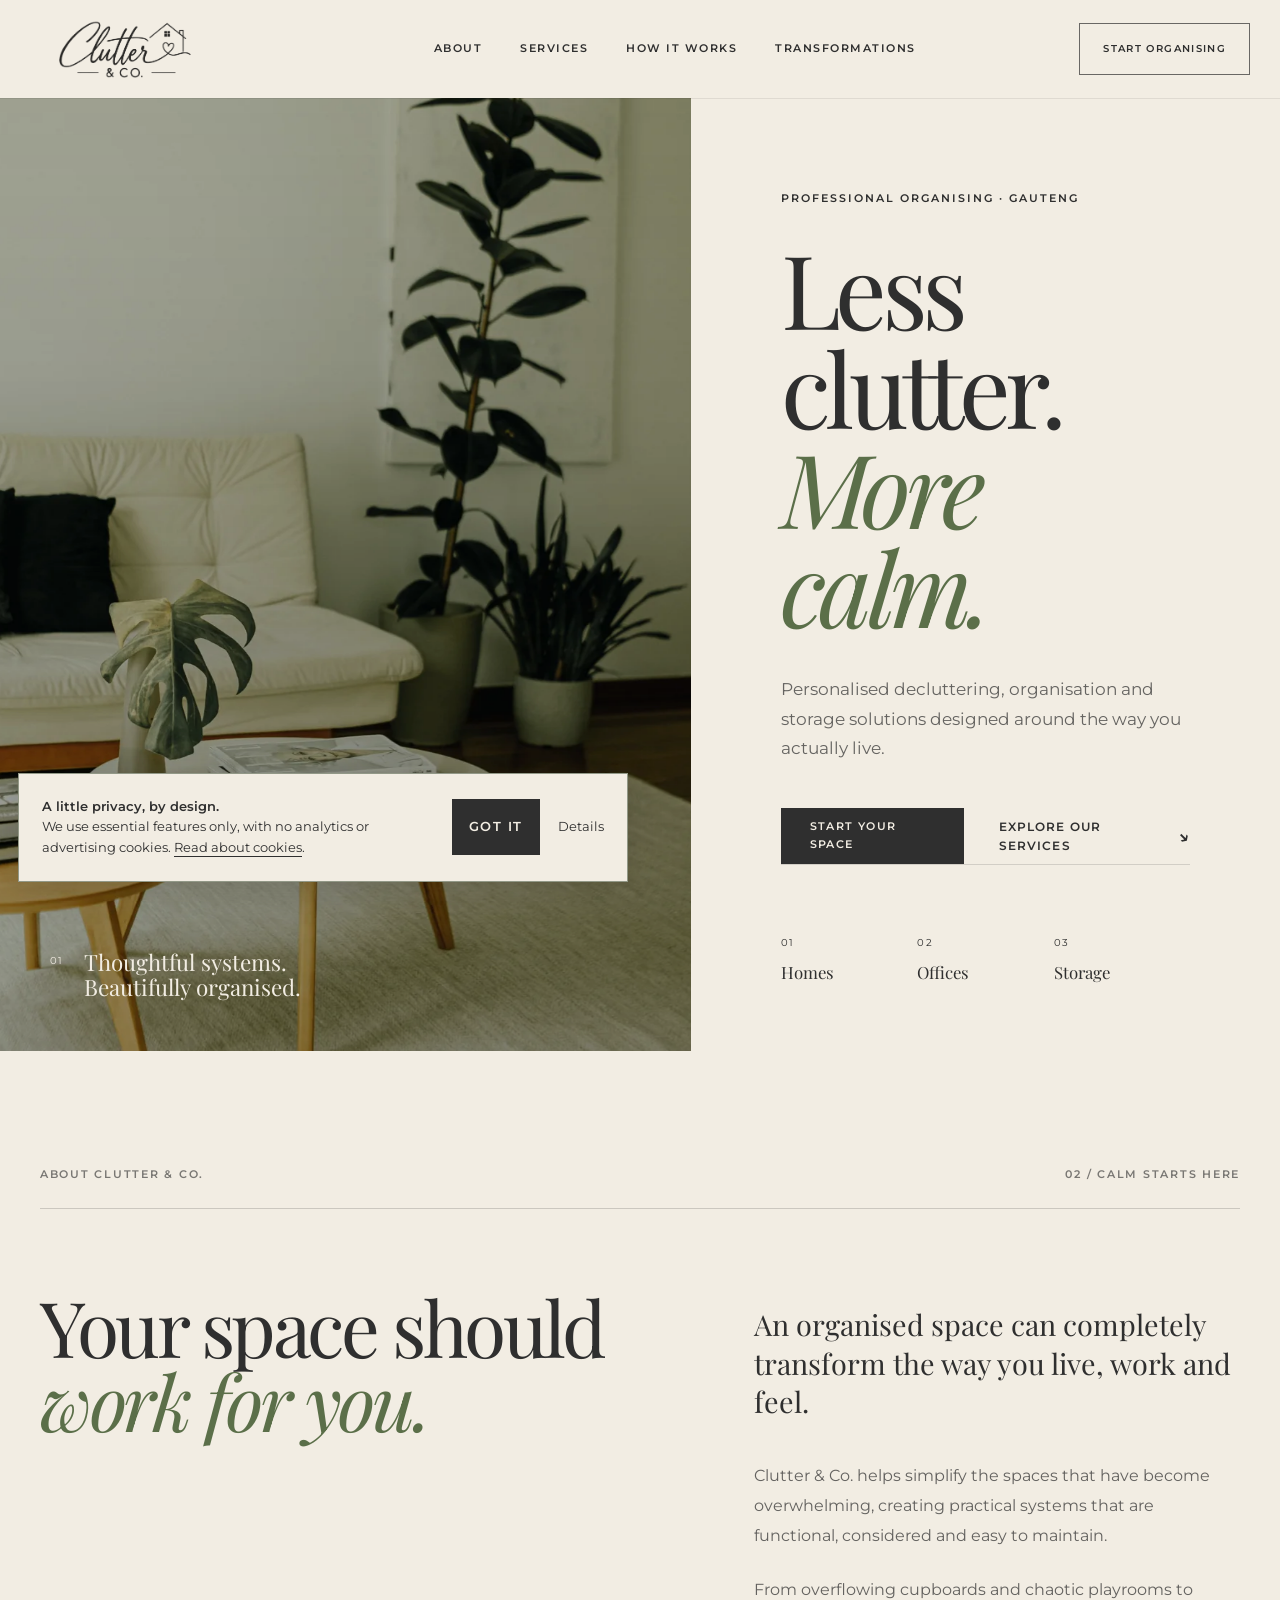
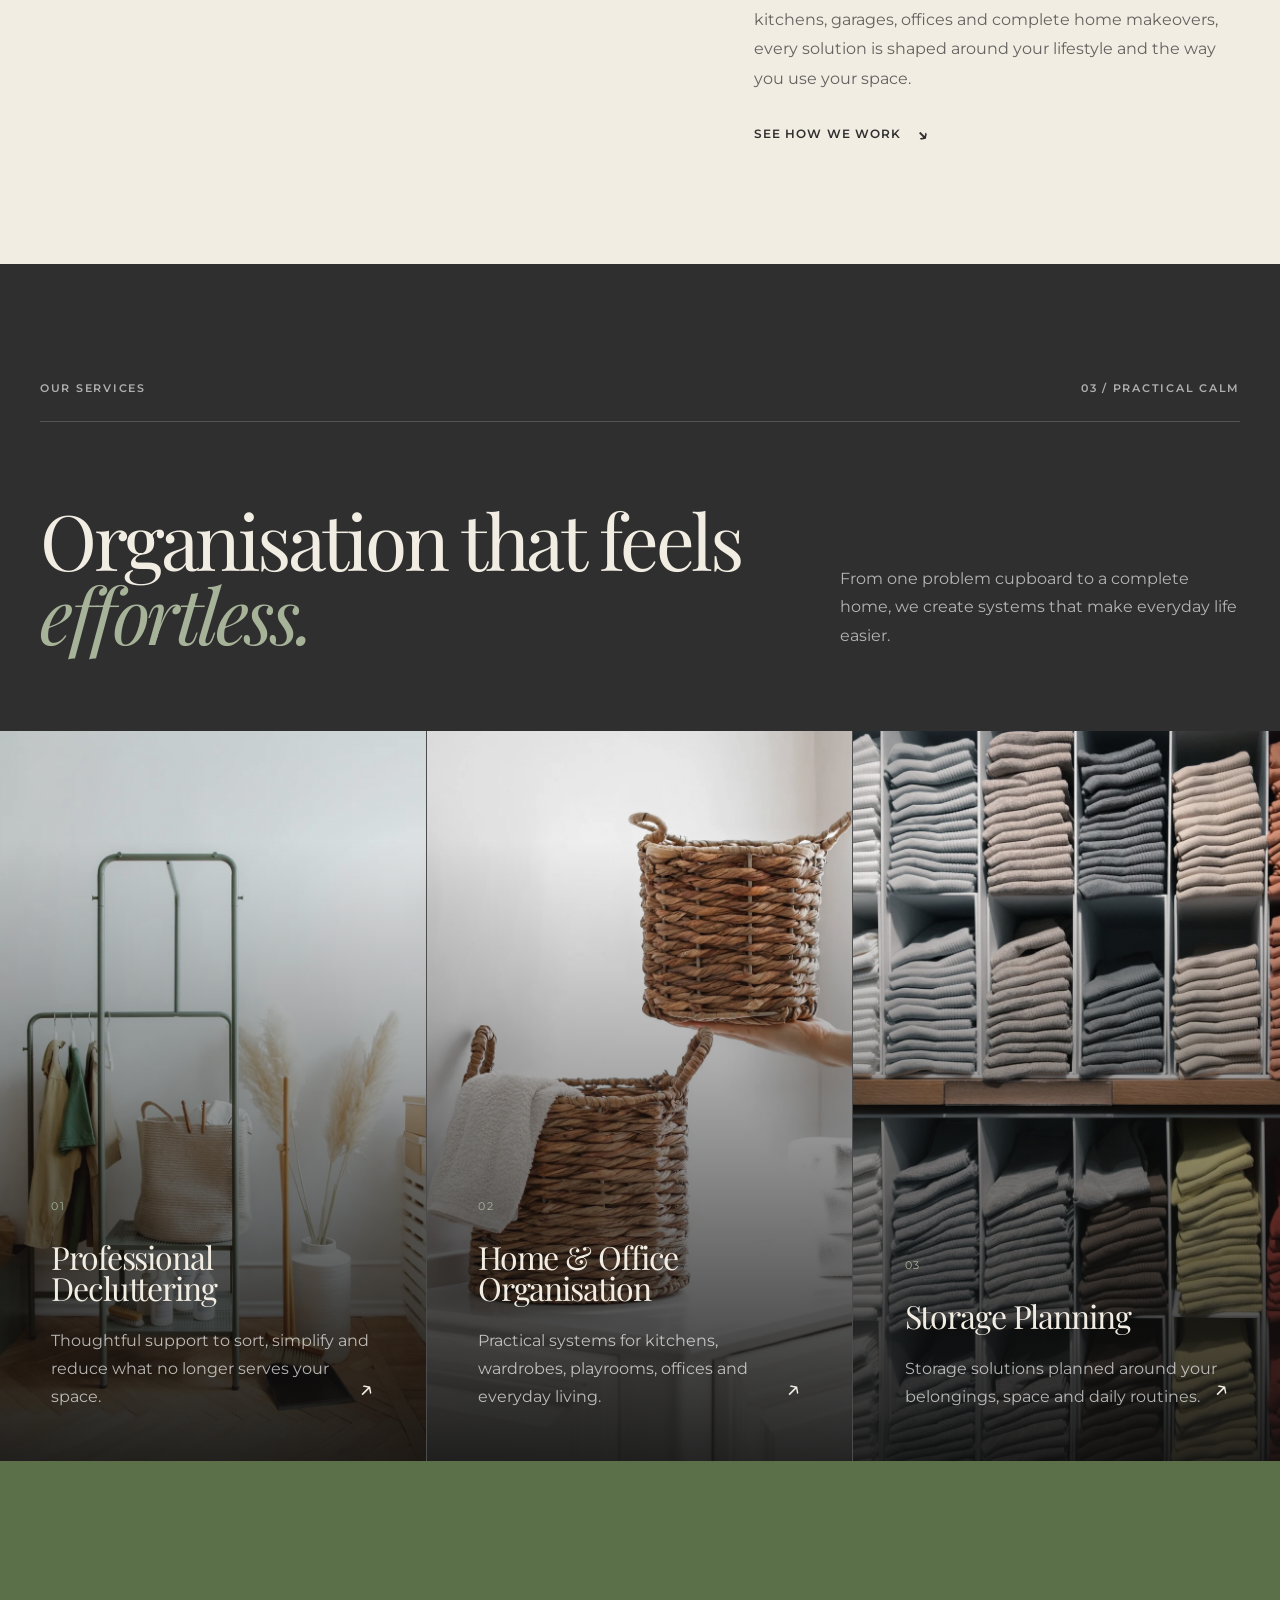
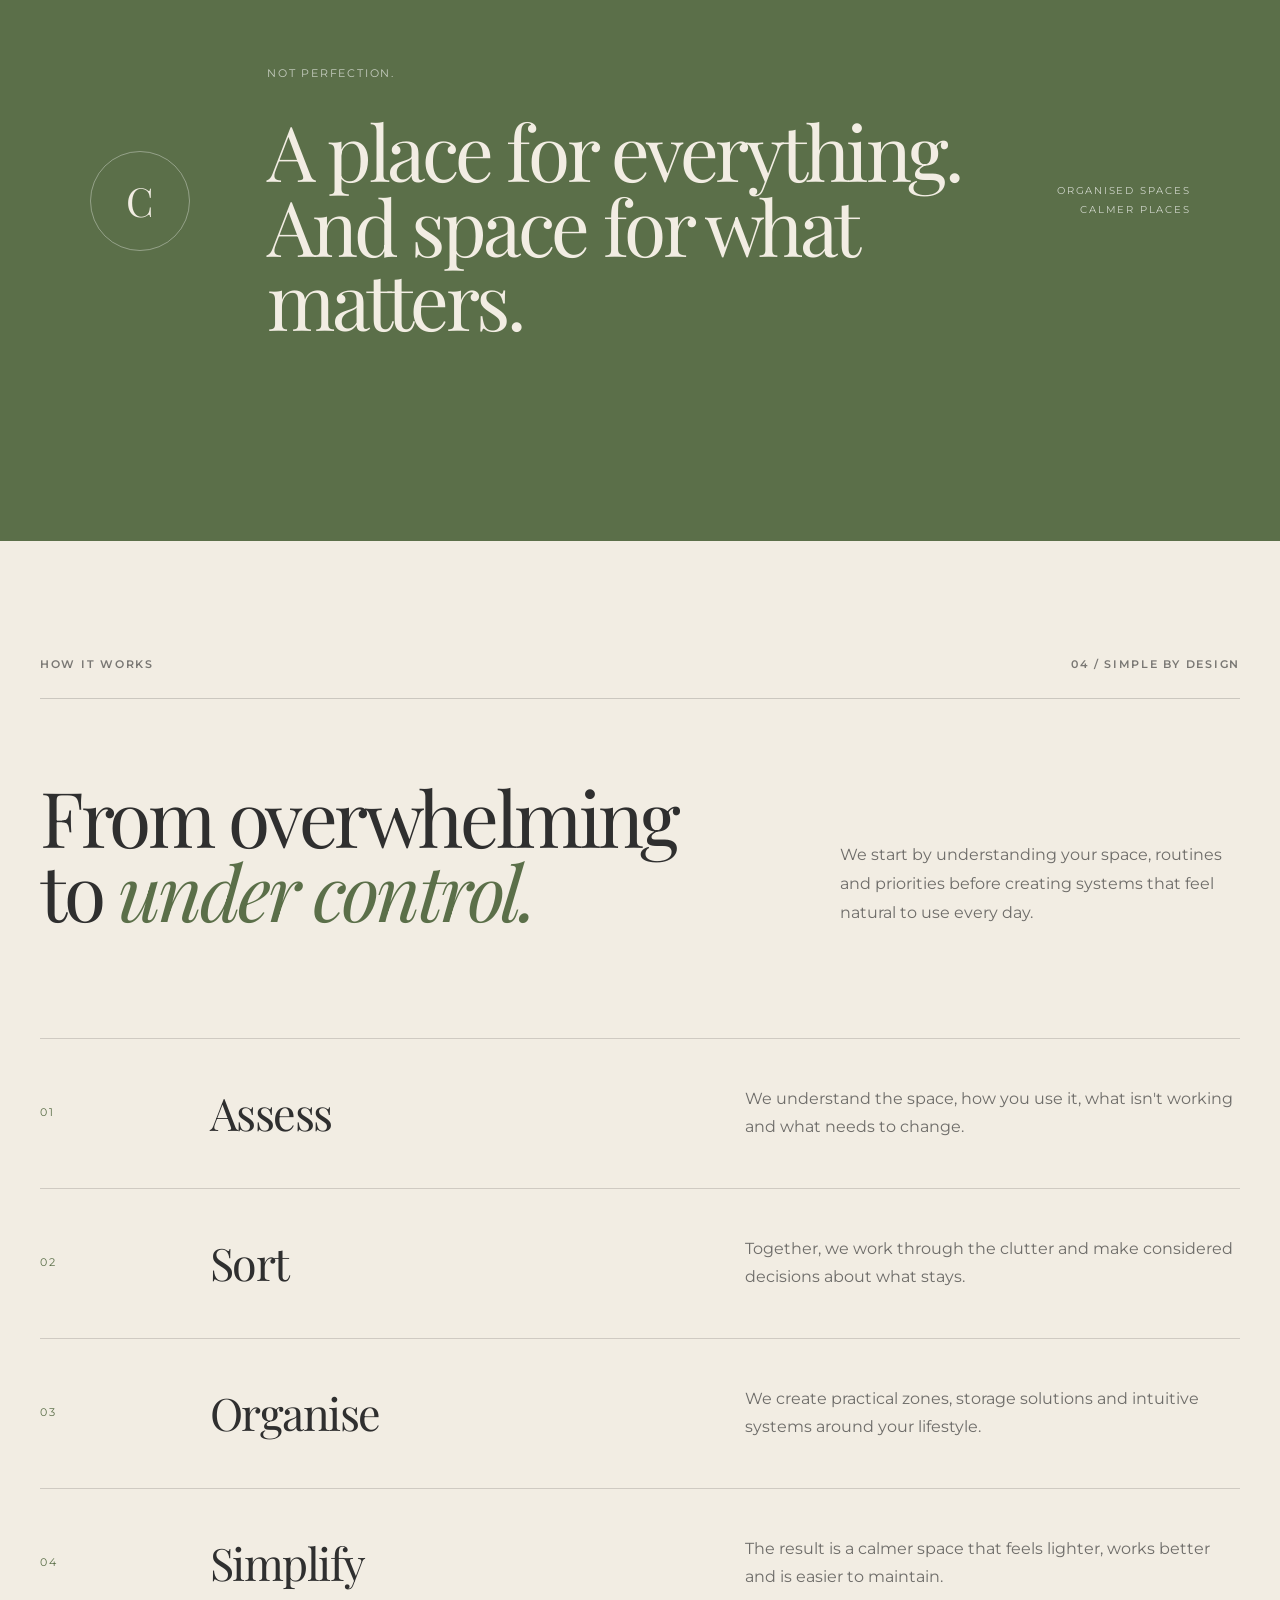
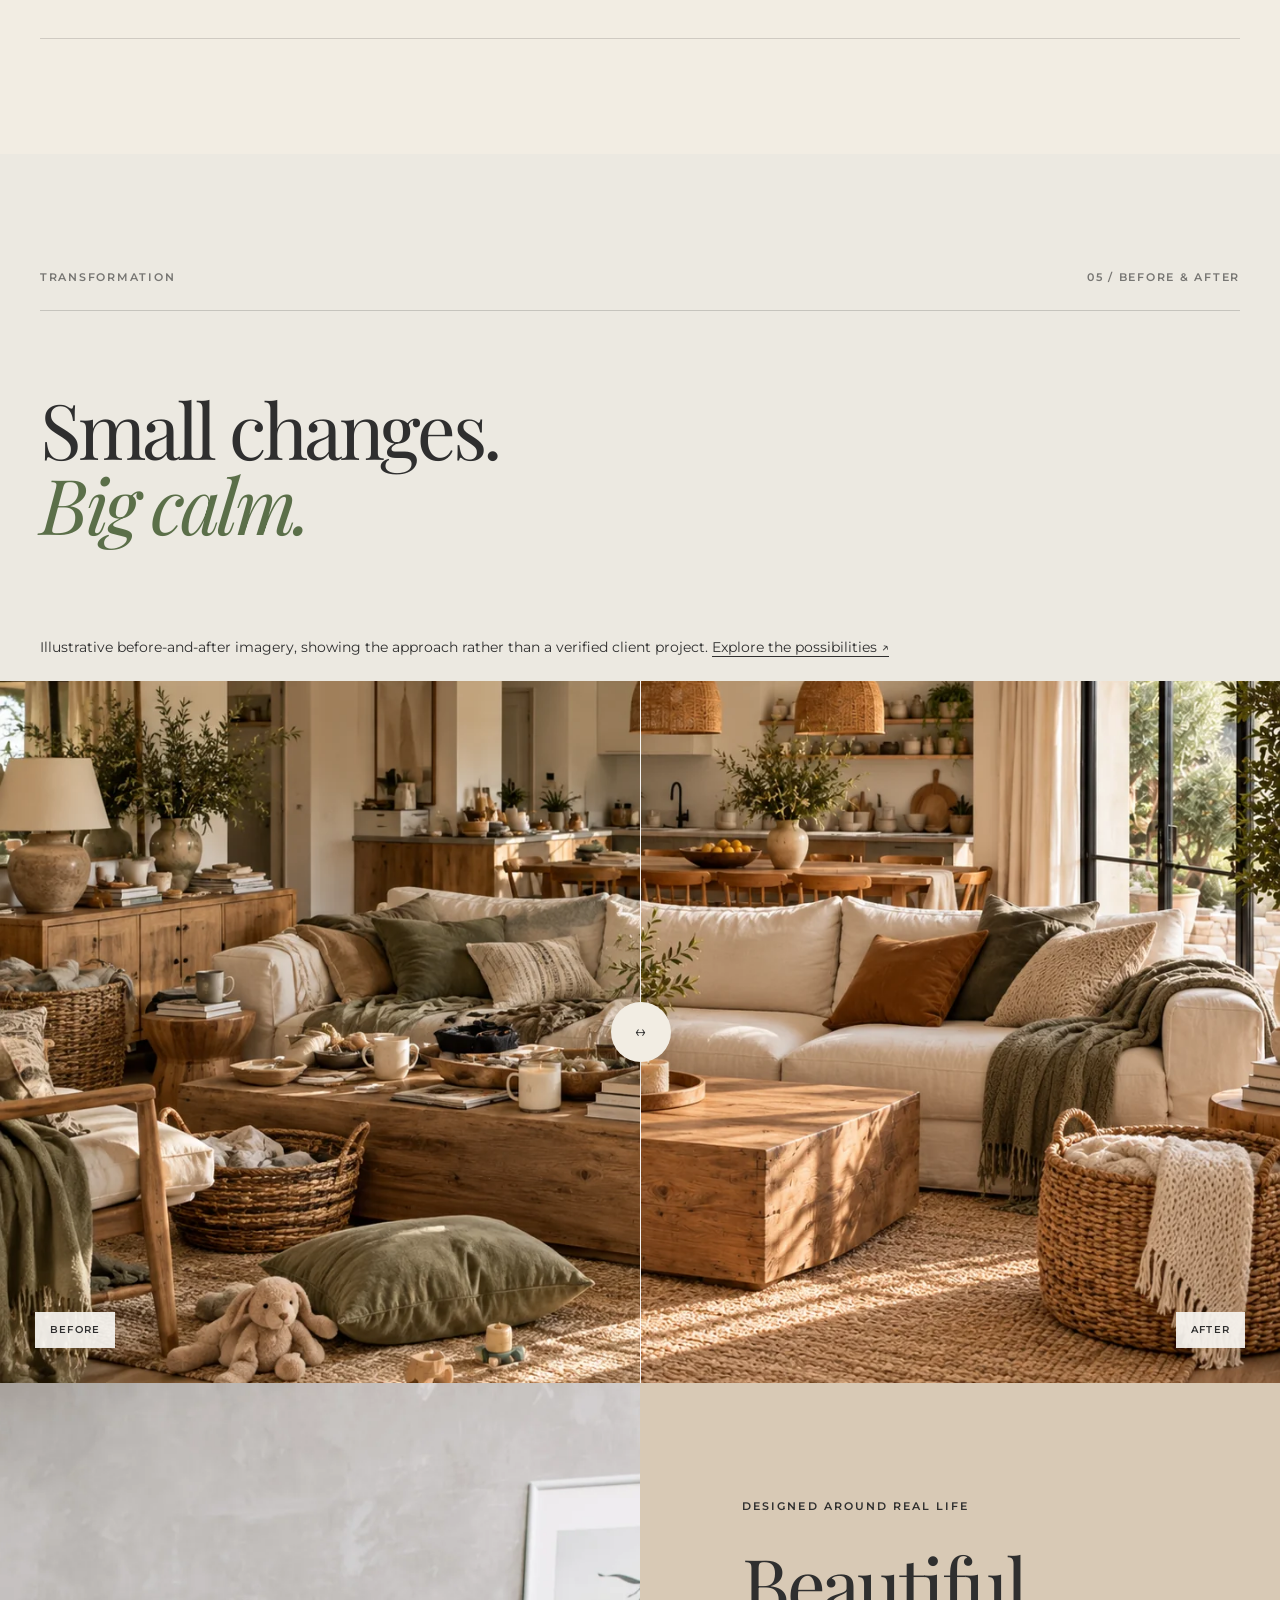
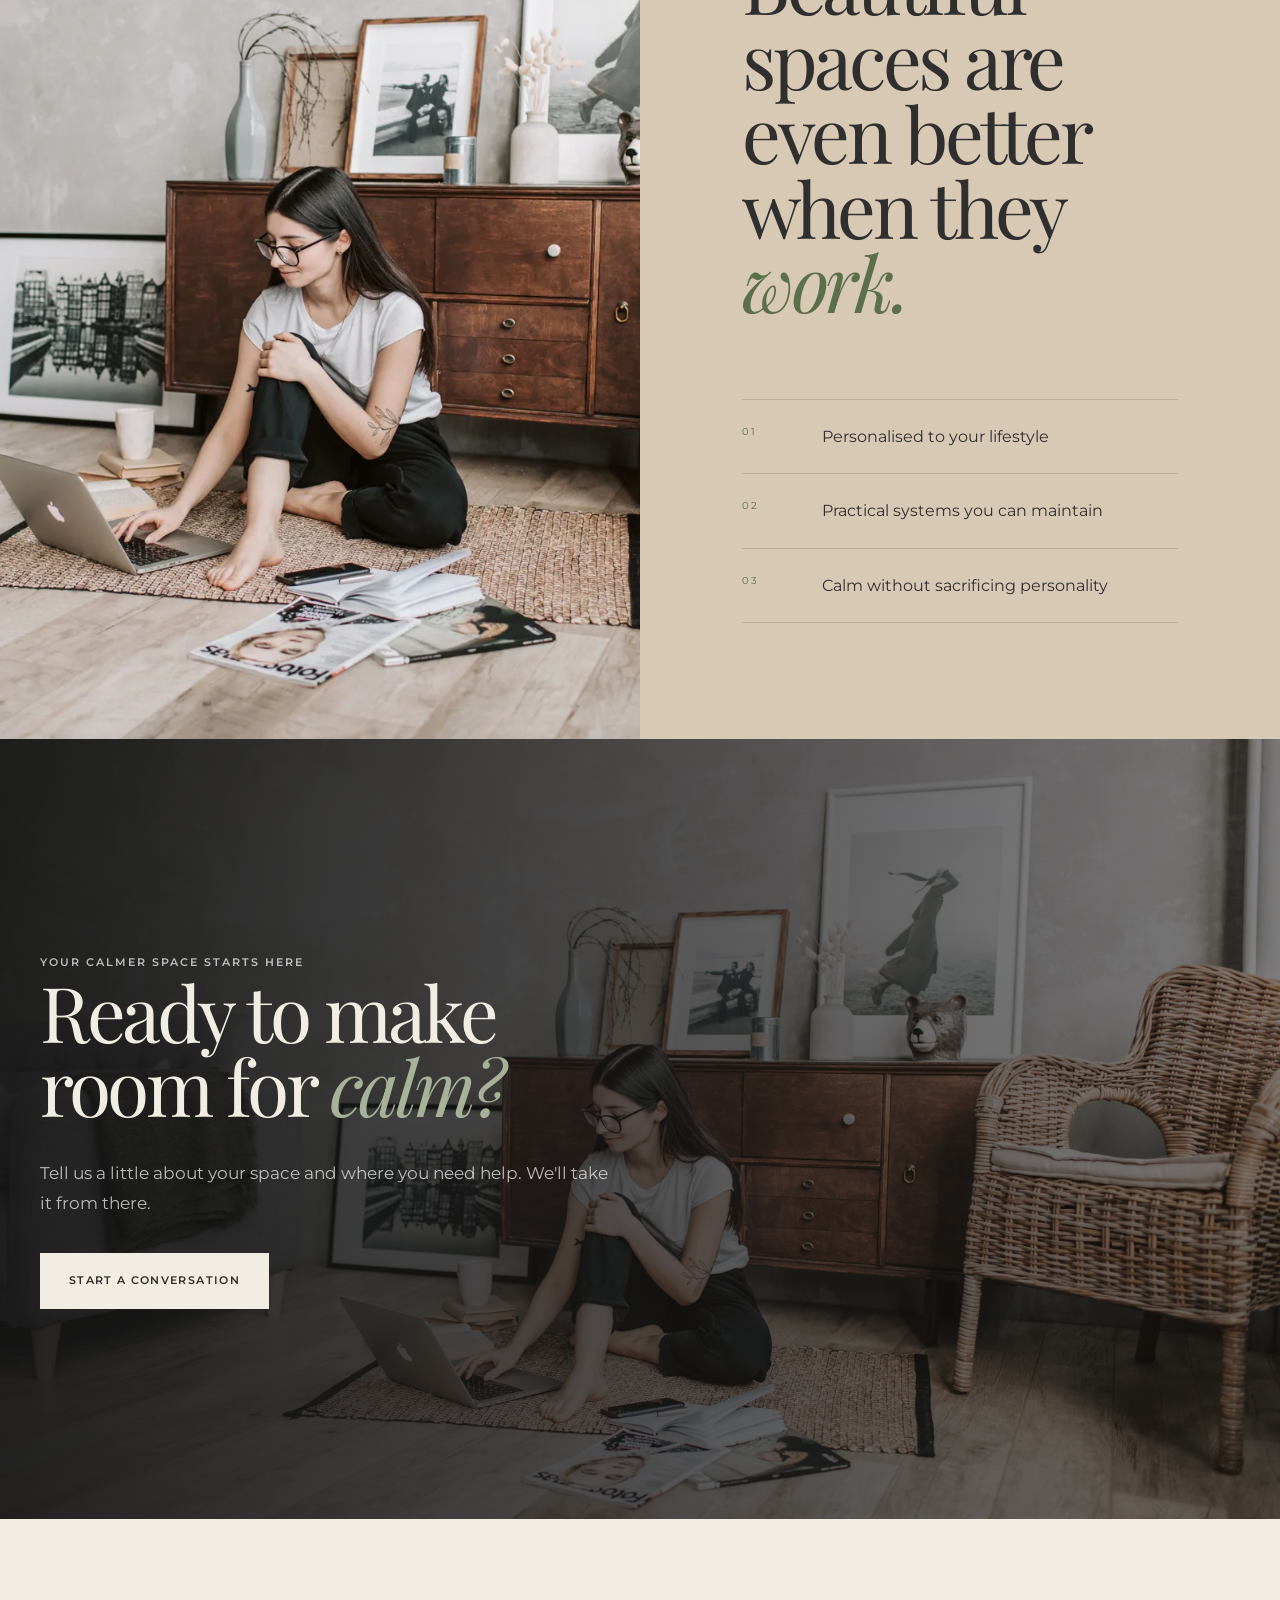
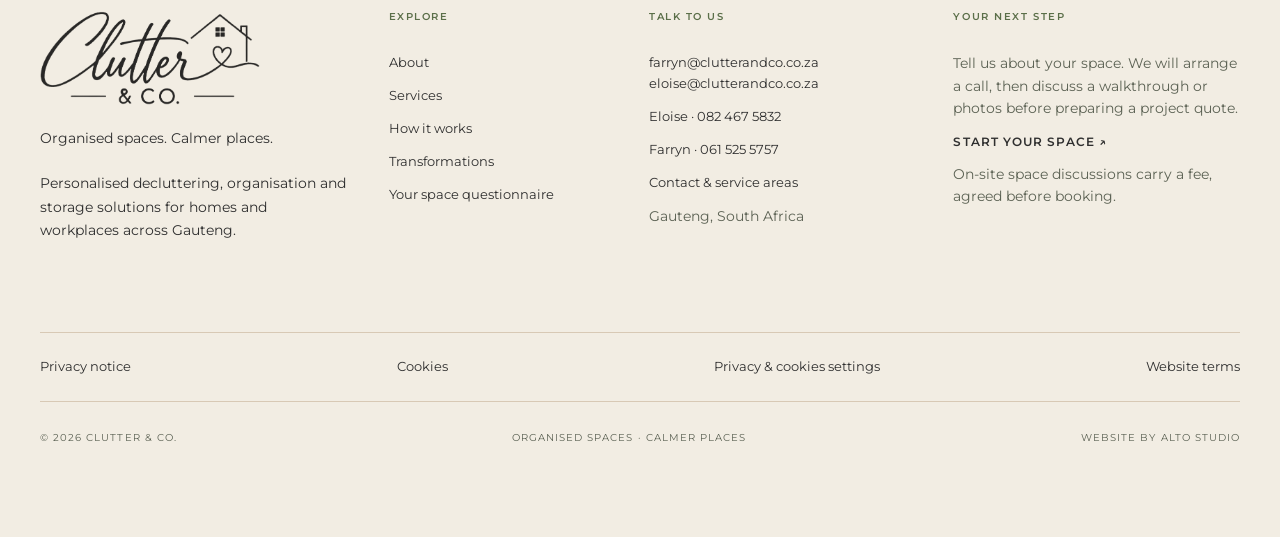
==== commit 1ea67add: "Refine Clutter and Co site and enquiry experience" ====
--- a/index.html
+++ b/index.html
@@ -27,7 +27,8 @@
 
     <link rel="stylesheet" href="css/styles.css">
 
-<link rel="stylesheet" href="css/fonts.css"><link rel="stylesheet" href="css/additions.css"><link rel="canonical" href="https://clutterandco.co.za/"><link rel="icon" href="images/favicon.png"><link rel="apple-touch-icon" href="images/apple-touch-icon.png"><meta name="robots" content="index, follow"><meta name="theme-color" content="#F2EDE3"><meta property="og:type" content="website"><meta property="og:title" content="Decluttering &amp; home organisation in Gauteng | Clutter &amp; Co."><meta property="og:description" content="Professional decluttering, home and office organisation and storage planning in Gauteng. Make room for calm with Clutter &amp; Co."><meta property="og:url" content="https://clutterandco.co.za/"><meta property="og:image" content="https://clutterandco.co.za/images/hero-home.webp"><meta property="og:locale" content="en_ZA"><meta name="twitter:card" content="summary_large_image"><script type="application/ld+json">{"@context": "https://schema.org", "@type": "Organization", "name": "Clutter & Co.", "url": "https://clutterandco.co.za/", "logo": "https://clutterandco.co.za/images/logo-horizontal.png", "email": "farryn@clutterandco.co.za", "telephone": "+27824675832", "areaServed": {"@type": "AdministrativeArea", "name": "Gauteng"}}</script></head>
+<link rel="stylesheet" href="css/fonts.css"><link rel="stylesheet" href="css/additions.css"><link rel="canonical" href="https://clutterandco.co.za/"><link rel="icon" href="images/favicon.png"><link rel="apple-touch-icon" href="images/apple-touch-icon.png"><meta name="robots" content="index, follow"><meta name="theme-color" content="#F2EDE3"><meta property="og:type" content="website"><meta property="og:title" content="Decluttering &amp; home organisation in Gauteng | Clutter &amp; Co."><meta property="og:description" content="Professional decluttering, home and office organisation and storage planning in Gauteng. Make room for calm with Clutter &amp; Co."><meta property="og:url" content="https://clutterandco.co.za/"><meta property="og:image" content="https://clutterandco.co.za/images/hero-home.webp"><meta property="og:locale" content="en_ZA"><meta name="twitter:card" content="summary_large_image"><script type="application/ld+json">{"@context": "https://schema.org", "@type": "Organization", "name": "Clutter & Co.", "url": "https://clutterandco.co.za/", "logo": "https://clutterandco.co.za/images/logo-horizontal.png", "email": "farryn@clutterandco.co.za 
+eloise@clutterandco.co.za", "telephone": "+27824675832", "areaServed": {"@type": "AdministrativeArea", "name": "Gauteng"}}</script></head>
 
 
 
@@ -1535,7 +1536,9 @@
 
 
 
-    <footer class="site-footer" data-header-theme="light"><div class="footer-top"><div class="footer-brand"><a href="index.html" aria-label="Clutter and Co home"><img src="images/logo-horizontal.png" alt="Clutter &amp; Co." width="631" height="278" loading="lazy" decoding="async"></a><p>Organised spaces. Calmer places.</p><p>Personalised decluttering, organisation and storage solutions for homes and workplaces across Gauteng.</p></div><div class="footer-column"><span>Explore</span><a href="about.html">About</a><a href="services.html">Services</a><a href="how-it-works.html">How it works</a><a href="transformations.html">Transformations</a><a href="questionnaire.html">Your space questionnaire</a></div><div class="footer-column"><span>Talk to us</span><a href="mailto:farryn@clutterandco.co.za">farryn@clutterandco.co.za</a><a href="tel:+27824675832">Eloise · 082 467 5832</a><a href="tel:+27615255757">Farryn · 061 525 5757</a><a href="contact.html">Contact &amp; service areas</a><p>Gauteng, South Africa</p></div><div class="footer-column"><span>Your next step</span><p>Tell us about your space. We will arrange a call, then discuss a walkthrough or photos before preparing a project quote.</p><a class="text-link" href="questionnaire.html">Start your space ↗</a><p>On-site space discussions carry a fee, agreed before booking.</p></div></div><div class="footer-legal"><a href="privacy.html">Privacy notice</a><a href="cookies.html">Cookies</a><button type="button" data-privacy>Privacy &amp; cookies settings</button><a href="terms.html">Website terms</a></div><div class="footer-bottom"><span>© <span id="currentYear">2026</span> Clutter &amp; Co.</span><span>Organised Spaces · Calmer Places</span><a href="https://altostudio.co.za/">Website by ALTO Studio</a></div></footer><aside class="cookie-notice" aria-label="Cookie information" hidden><p><strong>A little privacy, by design.</strong><br>We use essential features only, with no analytics or advertising cookies. <a href="cookies.html">Read about cookies</a>.</p><button type="button" class="button button-dark" data-ack>Got it</button><button type="button" class="privacy-control" data-privacy>Details</button></aside><dialog id="privacyDialog" aria-labelledby="privacyTitle"><div class="dialog-inner"><h2 id="privacyTitle">Privacy &amp; cookies</h2><p>This site does not use optional analytics or advertising cookies. There is nothing optional to accept or reject.</p><p>Submitting the questionnaire uses a temporary security session. A local preference remembers that you have seen the cookie notice for up to six months. No questionnaire answers are saved in your browser.</p><p><a href="privacy.html">Read our privacy notice</a> · <a href="cookies.html">Read the cookie notice</a></p><p id="privacyStatus" role="status"></p><button type="button" data-forget>Clear saved notice preference</button><button type="button" class="button button-dark" data-close>Close</button></div></dialog><script src="js/script.js" defer></script></body>
+    <footer class="site-footer" data-header-theme="light"><div class="footer-top"><div class="footer-brand"><a href="index.html" aria-label="Clutter and Co home"><img src="images/logo-horizontal.png" alt="Clutter &amp; Co." width="631" height="278" loading="lazy" decoding="async"></a><p>Organised spaces. Calmer places.</p><p>Personalised decluttering, organisation and storage solutions for homes and workplaces across Gauteng.</p></div><div class="footer-column"><span>Explore</span><a href="about.html">About</a><a href="services.html">Services</a><a href="how-it-works.html">How it works</a><a href="transformations.html">Transformations</a><a href="questionnaire.html">Your space questionnaire</a></div><div class="footer-column"><span>Talk to us</span><a href="mailto:farryn@clutterandco.co.za 
+eloise@clutterandco.co.za">farryn@clutterandco.co.za 
+eloise@clutterandco.co.za</a><a href="tel:+27824675832">Eloise · 082 467 5832</a><a href="tel:+27615255757">Farryn · 061 525 5757</a><a href="contact.html">Contact &amp; service areas</a><p>Gauteng, South Africa</p></div><div class="footer-column"><span>Your next step</span><p>Tell us about your space. We will arrange a call, then discuss a walkthrough or photos before preparing a project quote.</p><a class="text-link" href="questionnaire.html">Start your space ↗</a><p>On-site space discussions carry a fee, agreed before booking.</p></div></div><div class="footer-legal"><a href="privacy.html">Privacy notice</a><a href="cookies.html">Cookies</a><button type="button" data-privacy>Privacy &amp; cookies settings</button><a href="terms.html">Website terms</a></div><div class="footer-bottom"><span>© <span id="currentYear">2026</span> Clutter &amp; Co.</span><span>Organised Spaces · Calmer Places</span><a href="https://altostudio.co.za/">Website by ALTO Studio</a></div></footer><aside class="cookie-notice" aria-label="Cookie information" hidden><p><strong>A little privacy, by design.</strong><br>We use essential features only, with no analytics or advertising cookies. <a href="cookies.html">Read about cookies</a>.</p><button type="button" class="button button-dark" data-ack>Got it</button><button type="button" class="privacy-control" data-privacy>Details</button></aside><dialog id="privacyDialog" aria-labelledby="privacyTitle"><div class="dialog-inner"><h2 id="privacyTitle">Privacy &amp; cookies</h2><p>This site does not use optional analytics or advertising cookies. There is nothing optional to accept or reject.</p><p>Submitting the questionnaire uses a temporary security session. A local preference remembers that you have seen the cookie notice for up to six months. No questionnaire answers are saved in your browser.</p><p><a href="privacy.html">Read our privacy notice</a> · <a href="cookies.html">Read the cookie notice</a></p><p id="privacyStatus" role="status"></p><button type="button" data-forget>Clear saved notice preference</button><button type="button" class="button button-dark" data-close>Close</button></div></dialog><script src="js/script.js" defer></script></body>
 
 
 
--- a/css/styles.css
+++ b/css/styles.css
@@ -9,6 +9,7 @@
 
 :root {
     --warm-white: #F2EDE3;
+    --warm-surface: #F6F1E8;
     --charcoal: #2F2F2F;
 
     --soft-sage: #A7B399;
--- a/css/additions.css
+++ b/css/additions.css
@@ -1,14 +1,14 @@
 /* Shared page system, accessibility and footer additions. */
 body { overflow-x: clip; }
-.site-header { background: #F2EDE3; box-shadow: 0 1px 0 #2f2f2f18; }
+.site-header { background: var(--warm-white); box-shadow: 0 1px 0 #2f2f2f18; }
 img { height: auto; }
 .footer-brand img { width: 220px; height: auto; filter: brightness(0) saturate(100%); opacity: .83; }
 .footer-column p, .footer-bottom { color: #5C6254; }
 :focus-visible { outline: 3px solid #5B6F49; outline-offset: 5px; }
-.skip-link { position: fixed; top: 10px; left: 16px; z-index: 2000; background: #fff; padding: 12px 18px; transform: translateY(-200%); }
+.skip-link { position: fixed; top: 10px; left: 16px; z-index: 2000; background: var(--warm-surface); padding: 12px 18px; transform: translateY(-200%); }
 .skip-link:focus { transform: none; }
 .site-header:focus-within { transform: none; }
-.site-header.scrolled, .inner-page .site-header { background: #F2EDE3; box-shadow: 0 1px 0 #2f2f2f18; }
+.site-header.scrolled, .inner-page .site-header { background: var(--warm-white); box-shadow: 0 1px 0 #2f2f2f18; }
 .site-header.scrolled .brand img { filter: brightness(0) saturate(100%); }
 .site-header.scrolled .desktop-nav a { color: #2F2F2F; }
 .site-header.scrolled .header-cta { color: #2F2F2F; border-color: #2F2F2F; }
@@ -53,7 +53,7 @@
 #enquiryForm { max-width: 950px; }
 .form-grid { display: grid; grid-template-columns: 1fr 1fr; gap: 24px; }
 label, legend { font-weight: 500; font-size: .95rem; }
-input:not([type="checkbox"]), textarea, select { display: block; width: 100%; margin: 8px 0 20px; padding: 14px; color: #2F2F2F; background: #FAF7F0; border: 1px solid #929887; border-radius: 0; font: inherit; font-size: 16px; }
+input:not([type="checkbox"]), textarea, select { display: block; width: 100%; margin: 8px 0 20px; padding: 14px; color: #2F2F2F; background: var(--warm-surface); border: 1px solid #929887; border-radius: 0; font: inherit; font-size: 16px; }
 textarea { resize: vertical; }
 fieldset { border: 1px solid #929887; padding: 20px; margin: 25px 0; }
 legend { padding: 0 8px; }
@@ -69,11 +69,11 @@
 #formStatus.error { color: #8A2929; }
 #formStatus.success { color: #36552D; }
 .honey { position: absolute; left: -10000px; width: 1px; height: 1px; overflow: hidden; }
-.cookie-notice { position: fixed; bottom: 18px; left: 18px; z-index: 1100; max-width: 610px; width: calc(100% - 36px); padding: 23px; background: #F2EDE3; border: 1px solid #929887; box-shadow: 0 8px 35px #0002; display: flex; gap: 18px; align-items: center; font-size: .8rem; }
+.cookie-notice { position: fixed; bottom: 18px; left: 18px; z-index: 1100; max-width: 610px; width: calc(100% - 36px); padding: 23px; background: var(--warm-white); border: 1px solid #929887; box-shadow: 0 8px 35px #0002; display: flex; gap: 18px; align-items: center; font-size: .8rem; }
 .cookie-notice[hidden] { display: none; }
 .cookie-notice p { flex: 1; }
 .cookie-notice .button { padding: 12px 16px; flex-shrink: 0; font-size: .8rem; }
-dialog { margin: auto; max-width: 580px; width: calc(100% - 32px); max-height: calc(100dvh - 40px); overflow-y: auto; padding: 0; color: #2F2F2F; border: 1px solid #929887; background: #F2EDE3; }
+dialog { margin: auto; max-width: 580px; width: calc(100% - 32px); max-height: calc(100dvh - 40px); overflow-y: auto; padding: 0; color: #2F2F2F; border: 1px solid #929887; background: var(--warm-white); }
 dialog::backdrop { background: #15151599; }
 .dialog-inner { padding: 32px; }
 dialog h2 { font-size: 2.7rem; line-height: 1.1; }
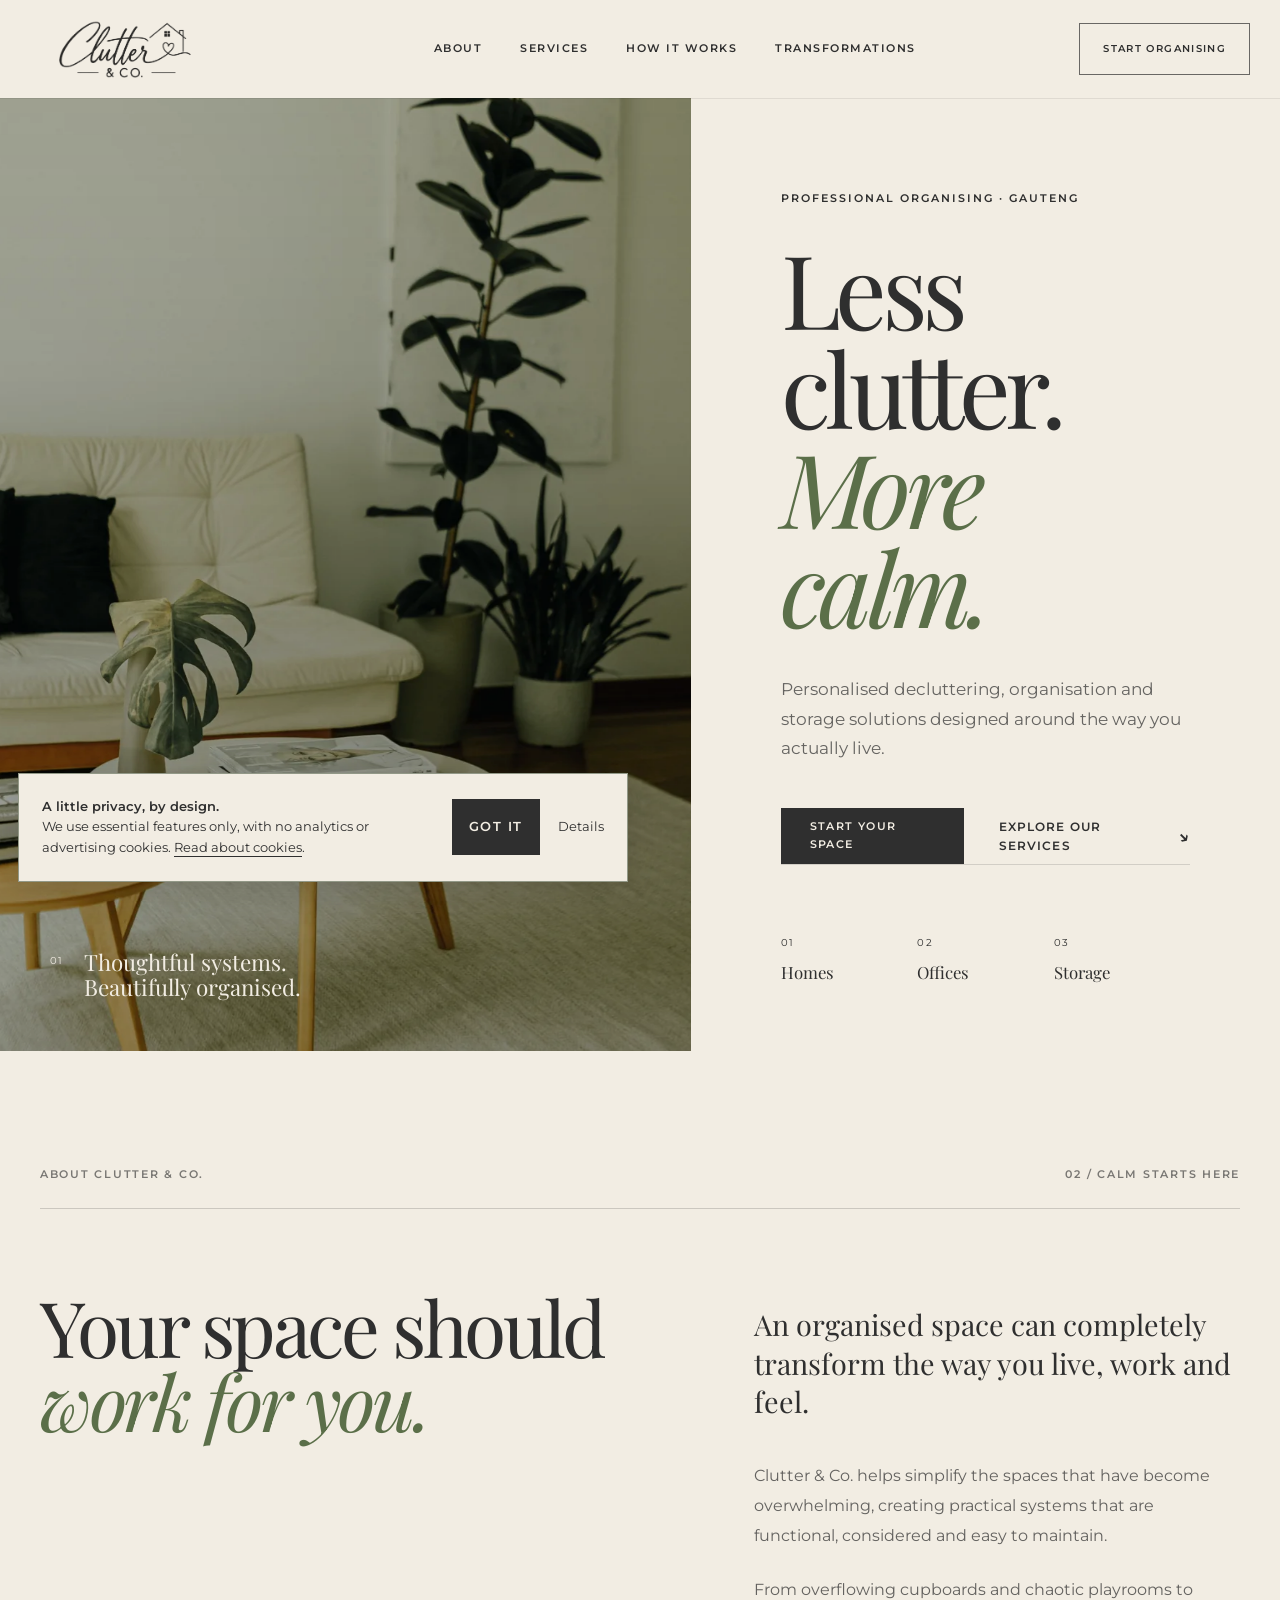
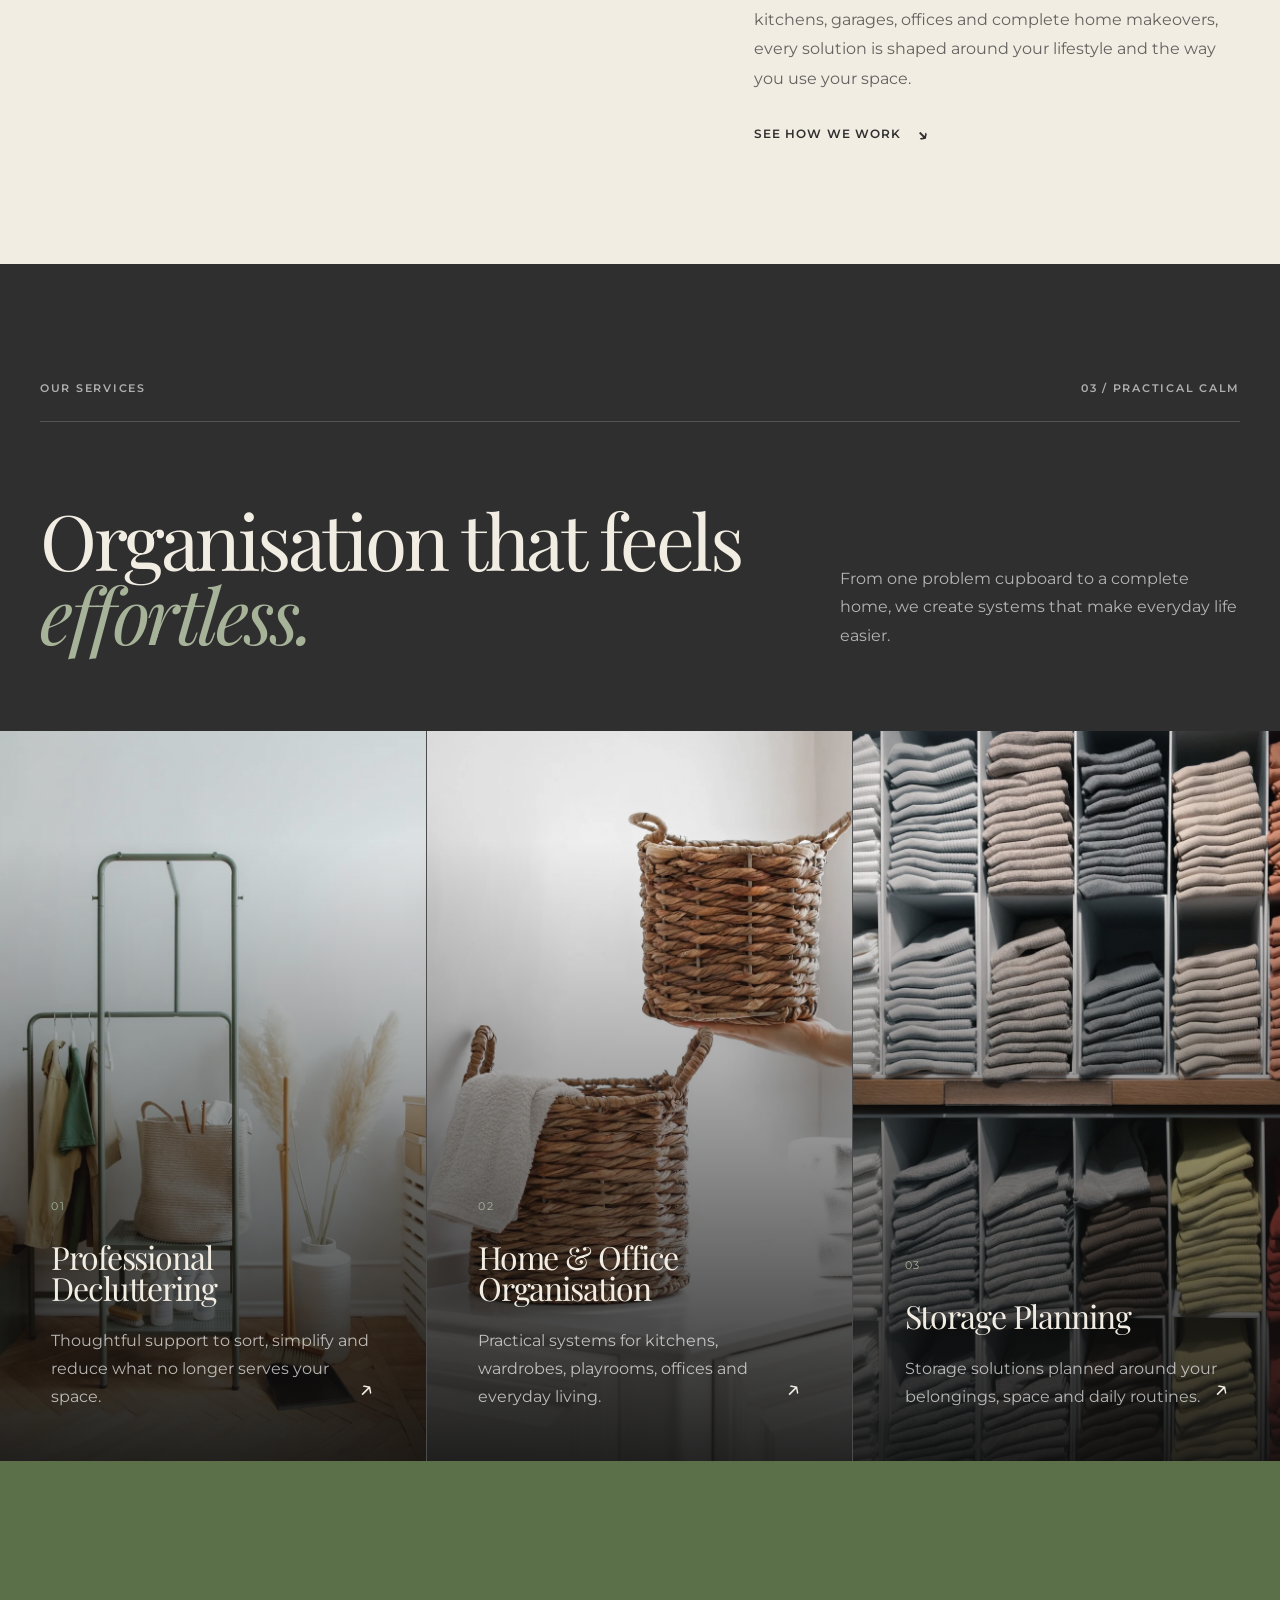
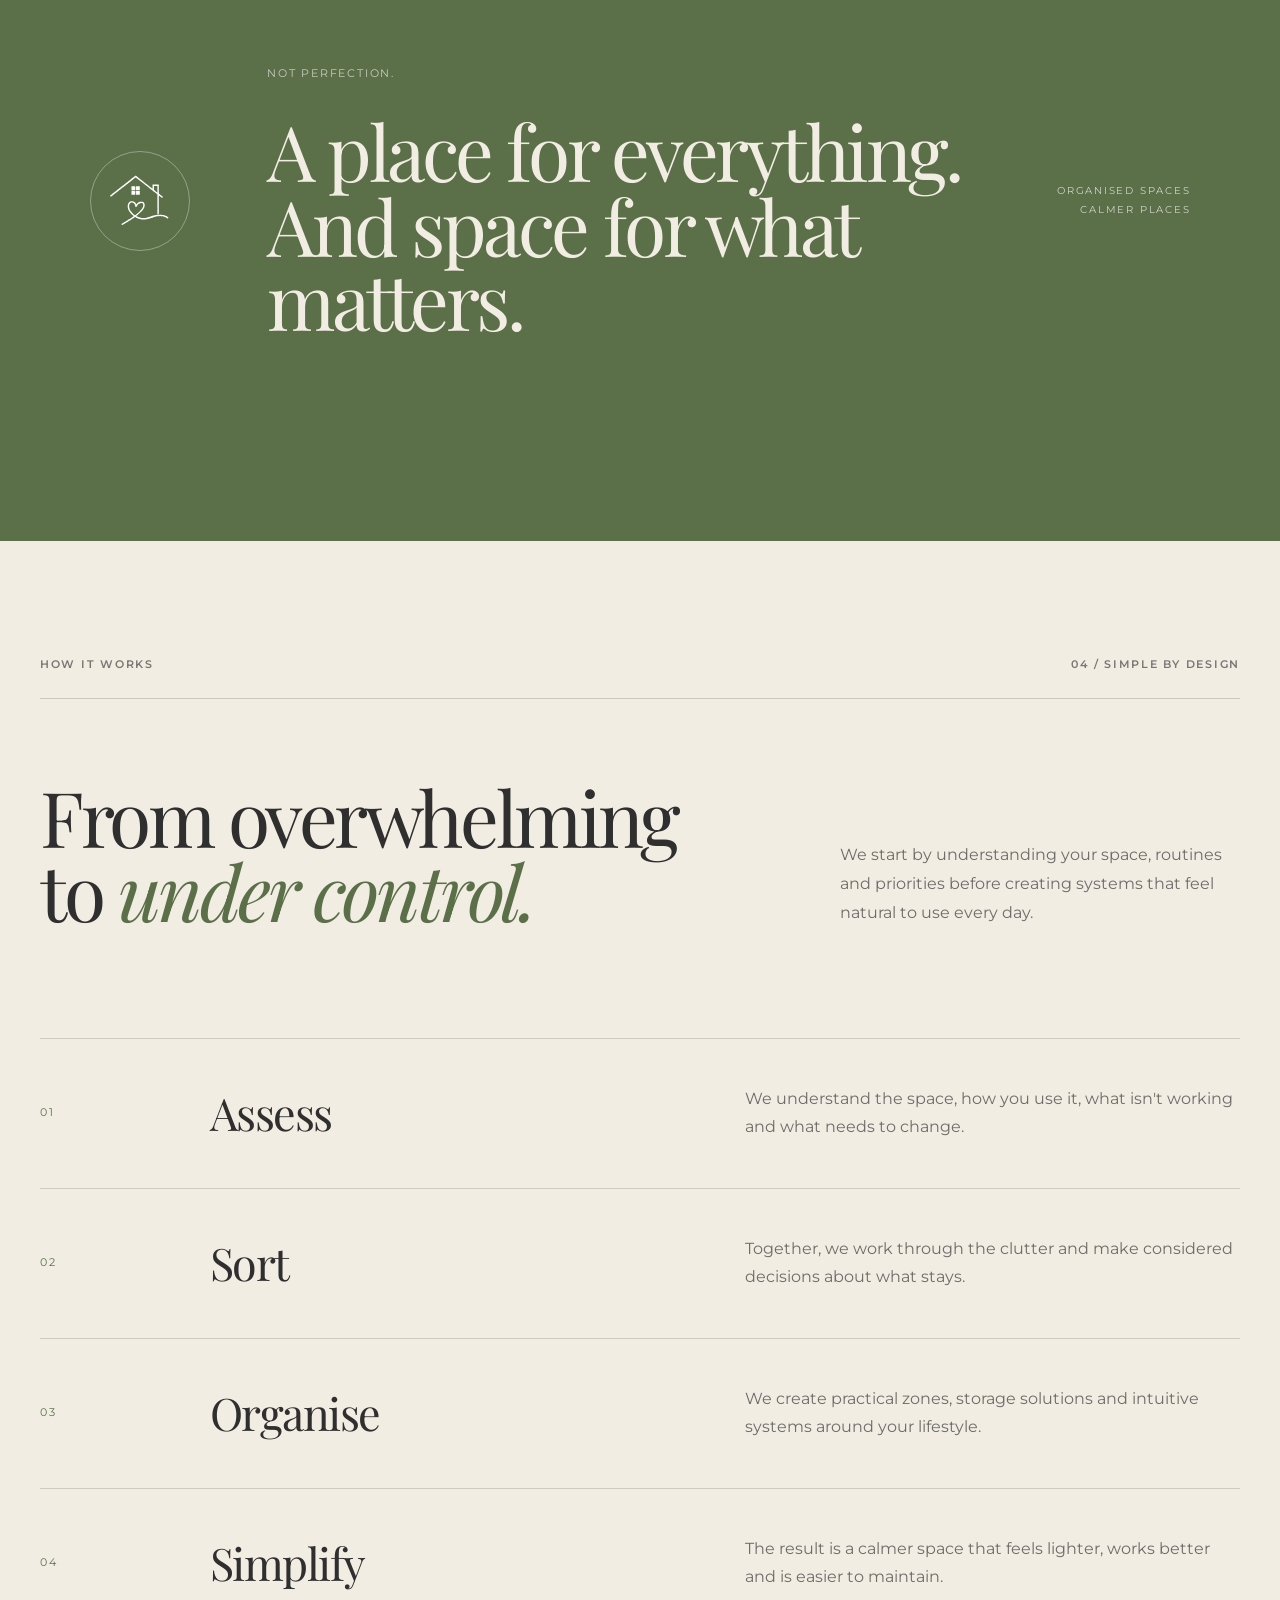
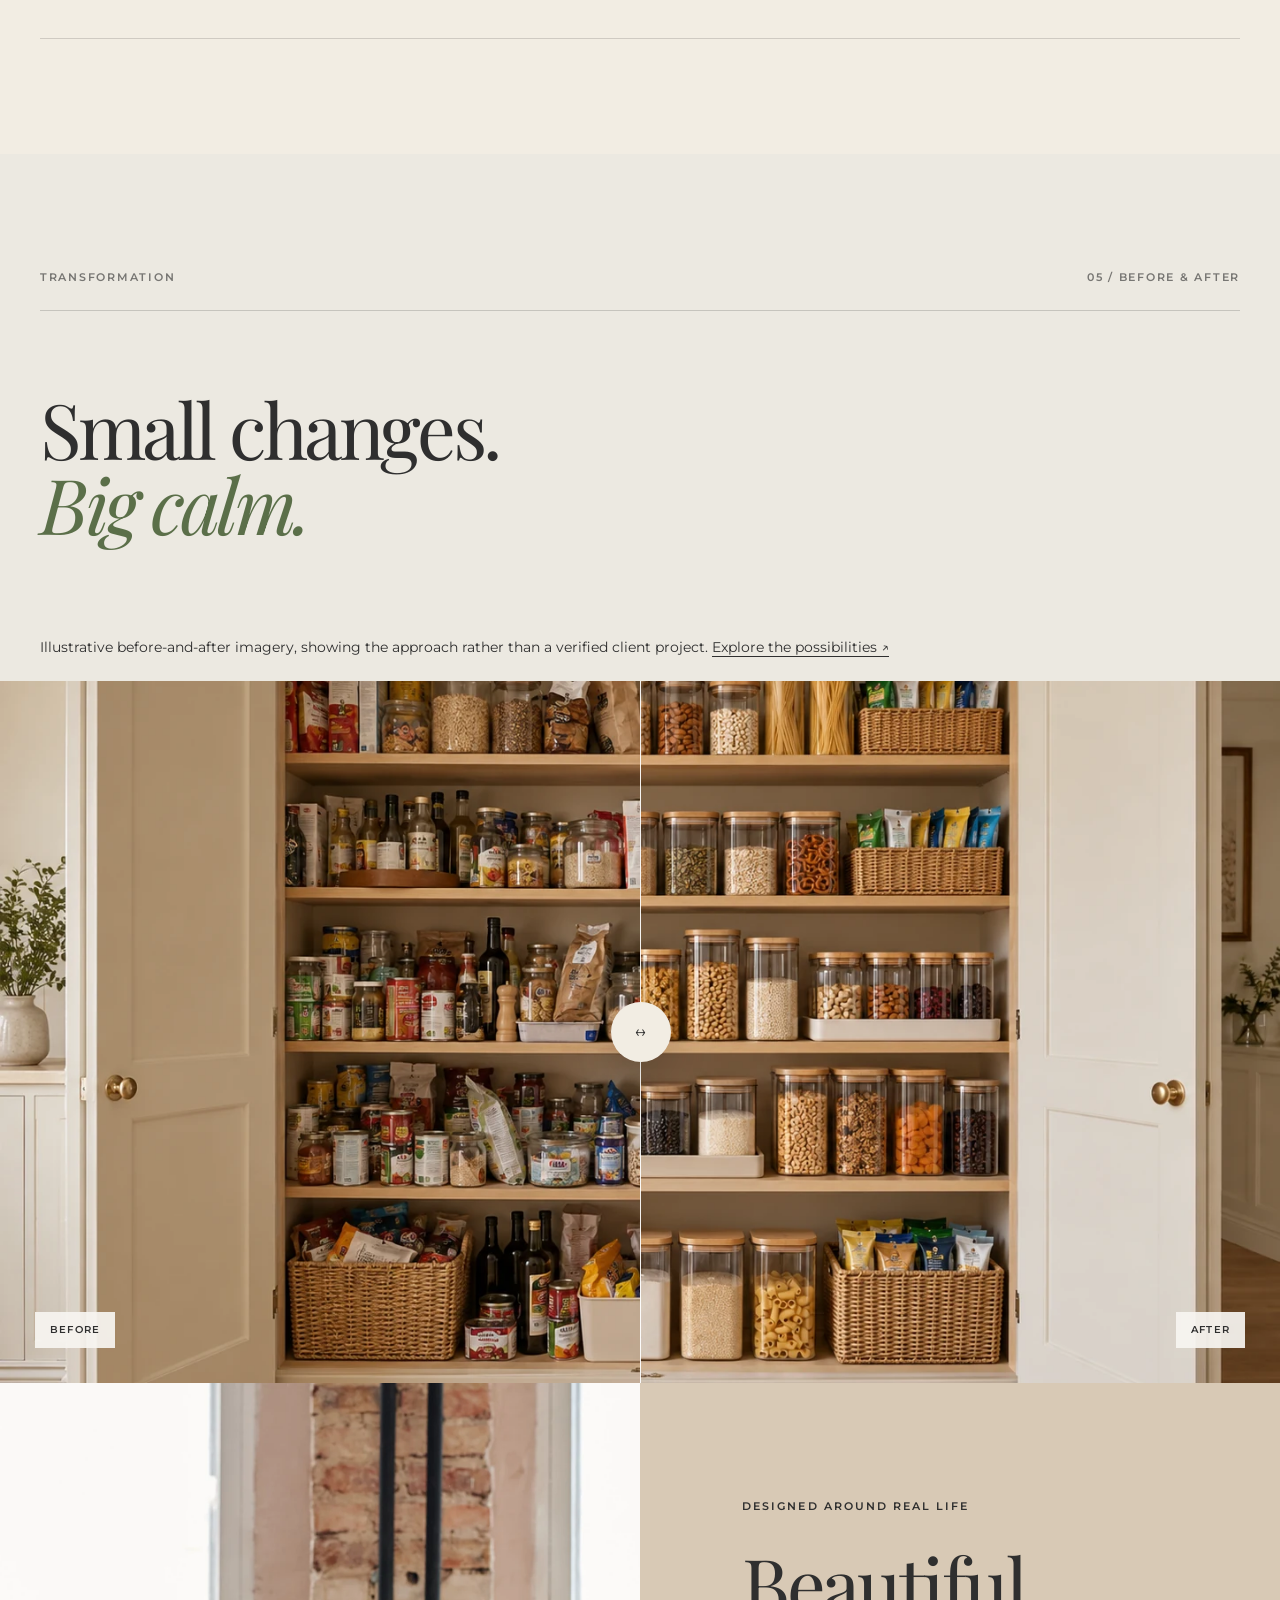
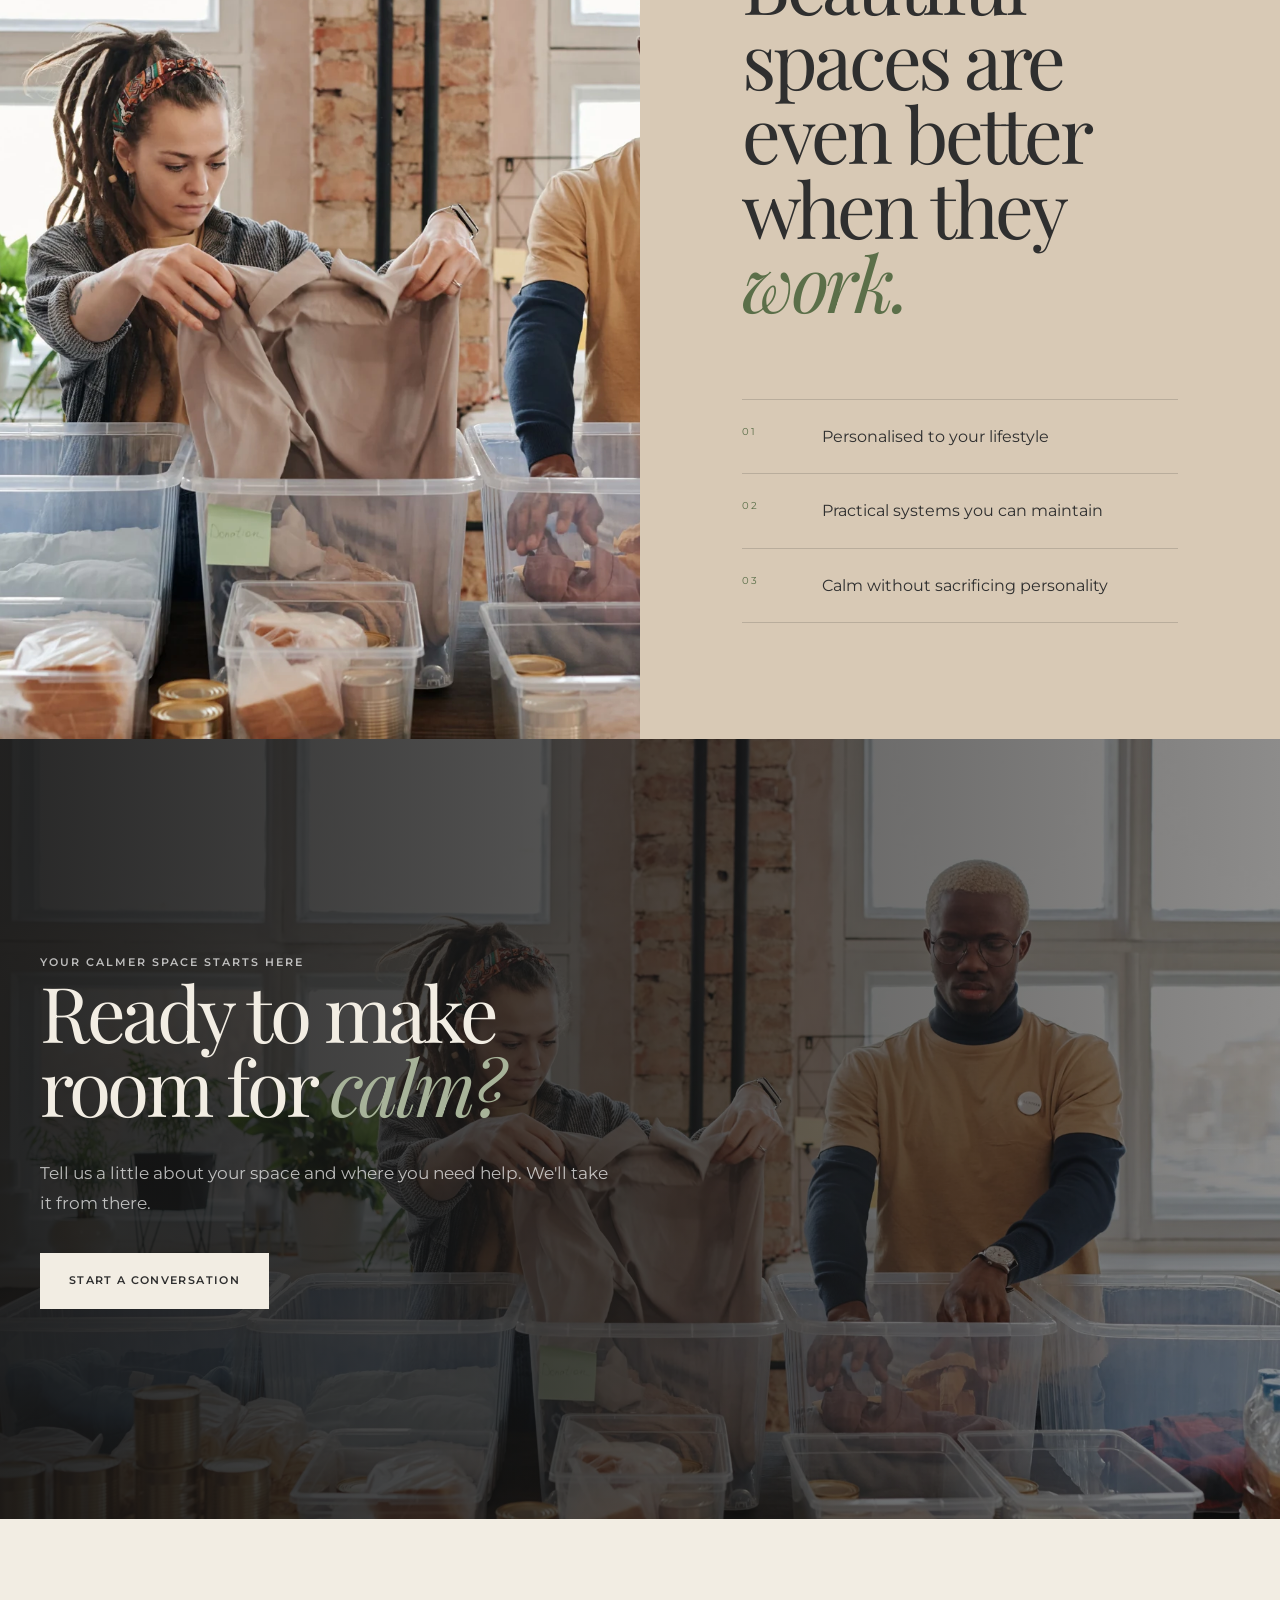
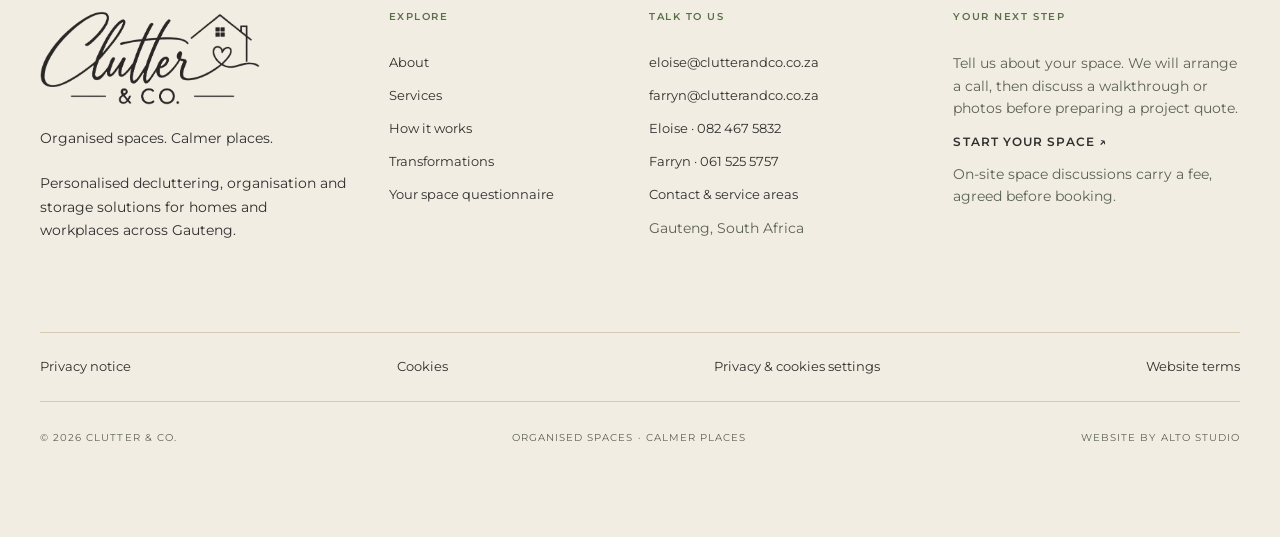
==== commit d1df3725: "Update Clutter & Co website imagery and client feedback" ====
--- a/index.html
+++ b/index.html
@@ -21,14 +21,13 @@
 
 
 
-    <link rel="preconnect" href="https://fonts.gstatic.com" crossorigin>
+    
 
 
 
     <link rel="stylesheet" href="css/styles.css">
 
-<link rel="stylesheet" href="css/fonts.css"><link rel="stylesheet" href="css/additions.css"><link rel="canonical" href="https://clutterandco.co.za/"><link rel="icon" href="images/favicon.png"><link rel="apple-touch-icon" href="images/apple-touch-icon.png"><meta name="robots" content="index, follow"><meta name="theme-color" content="#F2EDE3"><meta property="og:type" content="website"><meta property="og:title" content="Decluttering &amp; home organisation in Gauteng | Clutter &amp; Co."><meta property="og:description" content="Professional decluttering, home and office organisation and storage planning in Gauteng. Make room for calm with Clutter &amp; Co."><meta property="og:url" content="https://clutterandco.co.za/"><meta property="og:image" content="https://clutterandco.co.za/images/hero-home.webp"><meta property="og:locale" content="en_ZA"><meta name="twitter:card" content="summary_large_image"><script type="application/ld+json">{"@context": "https://schema.org", "@type": "Organization", "name": "Clutter & Co.", "url": "https://clutterandco.co.za/", "logo": "https://clutterandco.co.za/images/logo-horizontal.png", "email": "farryn@clutterandco.co.za 
-eloise@clutterandco.co.za", "telephone": "+27824675832", "areaServed": {"@type": "AdministrativeArea", "name": "Gauteng"}}</script></head>
+<link rel="stylesheet" href="css/fonts.css"><link rel="stylesheet" href="css/additions.css"><link rel="canonical" href="https://clutterandco.co.za/"><link rel="icon" href="images/favicon.png"><link rel="apple-touch-icon" href="images/apple-touch-icon.png"><meta name="robots" content="index, follow"><meta name="theme-color" content="#F2EDE3"><meta property="og:type" content="website"><meta property="og:title" content="Decluttering &amp; home organisation in Gauteng | Clutter &amp; Co."><meta property="og:description" content="Professional decluttering, home and office organisation and storage planning in Gauteng. Make room for calm with Clutter &amp; Co."><meta property="og:url" content="https://clutterandco.co.za/"><meta property="og:image" content="https://clutterandco.co.za/images/hero-home.webp"><meta property="og:locale" content="en_ZA"><meta name="twitter:card" content="summary_large_image"><script type="application/ld+json">{"@context": "https://schema.org", "@type": "Organization", "name": "Clutter & Co.", "url": "https://clutterandco.co.za/", "logo": "https://clutterandco.co.za/images/logo-horizontal.png", "email": ["farryn@clutterandco.co.za", "eloise@clutterandco.co.za"], "telephone": "+27824675832", "areaServed": {"@type": "AdministrativeArea", "name": "Gauteng"}}</script></head>
 
 
 
@@ -740,31 +739,755 @@
 
 
 
-            <div class="manifesto-mark">
-
-
-
-                <span>
-
-                    C
+            <div class="manifesto-mark"><span aria-hidden="true"><img src="images/house-heart-white.svg" alt="" width="155" height="136" loading="lazy" decoding="async"></span>
+
+
+
+            </div>
+
+
+
+
+
+            <div class="manifesto-copy">
+
+
+
+                <p>
+
+                    Not perfection.
+
+                </p>
+
+
+
+
+
+                <h2>
+
+                    A place for everything.<br>
+
+                    And space for what matters.
+
+                </h2>
+
+
+
+            </div>
+
+
+
+
+
+            <div class="manifesto-label">
+
+
+
+                Organised spaces<br>
+
+                calmer places
+
+
+
+            </div>
+
+
+
+        </section>
+
+
+
+
+
+
+
+        <!-- ================================================= -->
+
+        <!-- PROCESS -->
+
+        <!-- ================================================= -->
+
+
+
+        <section class="process-section section-pad" id="process" data-header-theme="light">
+
+
+
+            <div class="container">
+
+
+
+                <div class="section-tag">
+
+
+
+                    <span>
+
+                        How it works
+
+                    </span>
+
+
+
+                    <span>
+
+                        04 / Simple by design
+
+                    </span>
+
+
+
+                </div>
+
+
+
+
+
+                <div class="process-intro">
+
+
+
+                    <h2>
+
+                        From overwhelming<br>
+
+                        to <em>under control.</em>
+
+                    </h2>
+
+
+
+
+
+                    <p>
+
+                        We start by understanding your space,
+
+                        routines and priorities before creating
+
+                        systems that feel natural to use every day.
+
+                    </p>
+
+
+
+                </div>
+
+
+
+
+
+                <div class="process-list">
+
+
+
+                    <!-- 01 -->
+
+
+
+                    <article class="process-item">
+
+
+
+                        <div class="process-number">
+
+                            01
+
+                        </div>
+
+
+
+
+
+                        <div class="process-title">
+
+
+
+                            <h3>
+
+                                Assess
+
+                            </h3>
+
+
+
+                        </div>
+
+
+
+
+
+                        <div class="process-text">
+
+
+
+                            <p>
+
+                                We understand the space, how you use it,
+
+                                what isn't working and what needs to change.
+
+                            </p>
+
+
+
+                        </div>
+
+
+
+                    </article>
+
+
+
+
+
+
+
+                    <!-- 02 -->
+
+
+
+                    <article class="process-item">
+
+
+
+                        <div class="process-number">
+
+                            02
+
+                        </div>
+
+
+
+
+
+                        <div class="process-title">
+
+
+
+                            <h3>
+
+                                Sort
+
+                            </h3>
+
+
+
+                        </div>
+
+
+
+
+
+                        <div class="process-text">
+
+
+
+                            <p>
+
+                                Together, we work through the clutter
+
+                                and make considered decisions
+
+                                about what stays.
+
+                            </p>
+
+
+
+                        </div>
+
+
+
+                    </article>
+
+
+
+
+
+
+
+                    <!-- 03 -->
+
+
+
+                    <article class="process-item">
+
+
+
+                        <div class="process-number">
+
+                            03
+
+                        </div>
+
+
+
+
+
+                        <div class="process-title">
+
+
+
+                            <h3>
+
+                                Organise
+
+                            </h3>
+
+
+
+                        </div>
+
+
+
+
+
+                        <div class="process-text">
+
+
+
+                            <p>
+
+                                We create practical zones,
+
+                                storage solutions and intuitive
+
+                                systems around your lifestyle.
+
+                            </p>
+
+
+
+                        </div>
+
+
+
+                    </article>
+
+
+
+
+
+
+
+                    <!-- 04 -->
+
+
+
+                    <article class="process-item">
+
+
+
+                        <div class="process-number">
+
+                            04
+
+                        </div>
+
+
+
+
+
+                        <div class="process-title">
+
+
+
+                            <h3>
+
+                                Simplify
+
+                            </h3>
+
+
+
+                        </div>
+
+
+
+
+
+                        <div class="process-text">
+
+
+
+                            <p>
+
+                                The result is a calmer space that
+
+                                feels lighter, works better and
+
+                                is easier to maintain.
+
+                            </p>
+
+
+
+                        </div>
+
+
+
+                    </article>
+
+
+
+                </div>
+
+
+
+            </div>
+
+
+
+        </section>
+
+
+
+
+
+
+
+        <!-- ================================================= -->
+
+        <!-- TRANSFORMATION -->
+
+        <!-- ================================================= -->
+
+
+
+        <section class="transformation-section" id="transformation" data-header-theme="light">
+
+
+
+            <div class="transformation-heading container">
+
+
+
+                <div class="section-tag">
+
+
+
+                    <span>
+
+                        Transformation
+
+                    </span>
+
+
+
+                    <span>
+
+                        05 / Before &amp; after
+
+                    </span>
+
+
+
+                </div>
+
+
+
+
+
+                <h2>
+
+                    Small changes.<br>
+
+                    <em>Big calm.</em>
+
+                </h2>
+
+
+
+            </div>
+
+
+
+
+
+            <p class="image-note container">Illustrative before-and-after imagery, showing the approach rather than a verified client project. <a href="transformations.html">Explore the possibilities ↗</a></p><div class="comparison" id="comparison">
+
+
+
+                <img class="comparison-image comparison-after" src="images/pantry-after.webp" alt="Pantry after organisation, with grouped ingredients and storage containers" width="1448" height="1086" loading="lazy" decoding="async">
+
+
+
+
+
+                <div class="comparison-before" id="comparisonBefore">
+
+
+
+                    <img src="images/pantry-before.webp" alt="Pantry before organisation, with crowded shelves and mixed supplies" width="1448" height="1086" loading="lazy" decoding="async">
+
+
+
+                </div>
+
+
+
+
+
+                <div class="comparison-line" id="comparisonLine">
+
+
+
+                    <span>
+
+                        ↔
+
+                    </span>
+
+
+
+                </div>
+
+
+
+
+
+                <div class="comparison-label comparison-label-before">
+
+                    Before
+
+                </div>
+
+
+
+
+
+                <div class="comparison-label comparison-label-after">
+
+                    After
+
+                </div>
+
+
+
+
+
+                <input id="comparisonSlider" type="range" min="0" max="100" value="50" aria-label="Compare before and after">
+
+
+
+            </div>
+
+
+
+        </section>
+
+
+
+
+
+
+
+        <!-- ================================================= -->
+
+        <!-- VALUE -->
+
+        <!-- ================================================= -->
+
+
+
+        <section class="value-section" data-header-theme="split">
+
+
+
+            <div class="value-image">
+
+
+
+                <img src="images/sorting-belongings.webp" alt="People sorting clothing and belongings into storage containers" width="2000" height="1333" loading="lazy" decoding="async">
+
+
+
+            </div>
+
+
+
+
+
+            <div class="value-content">
+
+
+
+                <span class="eyebrow">
+
+                    Designed around real life
 
                 </span>
 
 
 
+
+
+                <h2>
+
+                    Beautiful spaces are even better
+
+                    when they <em>work.</em>
+
+                </h2>
+
+
+
+
+
+                <div class="value-points">
+
+
+
+                    <div>
+
+
+
+                        <span>
+
+                            01
+
+                        </span>
+
+
+
+                        <p>
+
+                            Personalised to your lifestyle
+
+                        </p>
+
+
+
+                    </div>
+
+
+
+
+
+                    <div>
+
+
+
+                        <span>
+
+                            02
+
+                        </span>
+
+
+
+                        <p>
+
+                            Practical systems you can maintain
+
+                        </p>
+
+
+
+                    </div>
+
+
+
+
+
+                    <div>
+
+
+
+                        <span>
+
+                            03
+
+                        </span>
+
+
+
+                        <p>
+
+                            Calm without sacrificing personality
+
+                        </p>
+
+
+
+                    </div>
+
+
+
+                </div>
+
+
+
             </div>
 
 
 
-
-
-            <div class="manifesto-copy">
+        </section>
+
+
+
+
+
+
+
+        <!-- ================================================= -->
+
+        <!-- CONTACT -->
+
+        <!-- ================================================= -->
+
+
+
+        <section class="contact-section" id="contact" data-header-theme="dark">
+
+
+
+            <div class="contact-background">
+
+
+
+                <img src="images/sorting-belongings.webp" alt="" width="2000" height="1333" loading="lazy" decoding="async">
+
+
+
+            </div>
+
+
+
+
+
+            <div class="contact-content">
+
+
+
+                <span class="eyebrow light">
+
+                    Your calmer space starts here
+
+                </span>
+
+
+
+
+
+                <h2>
+
+                    Ready to make<br>
+
+                    room for <em>calm?</em>
+
+                </h2>
+
+
 
 
 
                 <p>
 
-                    Not perfection.
+                    Tell us a little about your space and where
+
+                    you need help. We'll take it from there.
 
                 </p>
 
@@ -772,13 +1495,11 @@
 
 
 
-                <h2>
-
-                    A place for everything.<br>
-
-                    And space for what matters.
-
-                </h2>
+                <a class="button button-light" href="contact.html">
+
+                    Start a conversation
+
+                </a>
 
 
 
@@ -786,740 +1507,10 @@
 
 
 
-
-
-            <div class="manifesto-label">
-
-
-
-                Organised spaces<br>
-
-                calmer places
-
-
-
-            </div>
-
-
-
         </section>
 
 
 
-
-
-
-
-        <!-- ================================================= -->
-
-        <!-- PROCESS -->
-
-        <!-- ================================================= -->
-
-
-
-        <section class="process-section section-pad" id="process" data-header-theme="light">
-
-
-
-            <div class="container">
-
-
-
-                <div class="section-tag">
-
-
-
-                    <span>
-
-                        How it works
-
-                    </span>
-
-
-
-                    <span>
-
-                        04 / Simple by design
-
-                    </span>
-
-
-
-                </div>
-
-
-
-
-
-                <div class="process-intro">
-
-
-
-                    <h2>
-
-                        From overwhelming<br>
-
-                        to <em>under control.</em>
-
-                    </h2>
-
-
-
-
-
-                    <p>
-
-                        We start by understanding your space,
-
-                        routines and priorities before creating
-
-                        systems that feel natural to use every day.
-
-                    </p>
-
-
-
-                </div>
-
-
-
-
-
-                <div class="process-list">
-
-
-
-                    <!-- 01 -->
-
-
-
-                    <article class="process-item">
-
-
-
-                        <div class="process-number">
-
-                            01
-
-                        </div>
-
-
-
-
-
-                        <div class="process-title">
-
-
-
-                            <h3>
-
-                                Assess
-
-                            </h3>
-
-
-
-                        </div>
-
-
-
-
-
-                        <div class="process-text">
-
-
-
-                            <p>
-
-                                We understand the space, how you use it,
-
-                                what isn't working and what needs to change.
-
-                            </p>
-
-
-
-                        </div>
-
-
-
-                    </article>
-
-
-
-
-
-
-
-                    <!-- 02 -->
-
-
-
-                    <article class="process-item">
-
-
-
-                        <div class="process-number">
-
-                            02
-
-                        </div>
-
-
-
-
-
-                        <div class="process-title">
-
-
-
-                            <h3>
-
-                                Sort
-
-                            </h3>
-
-
-
-                        </div>
-
-
-
-
-
-                        <div class="process-text">
-
-
-
-                            <p>
-
-                                Together, we work through the clutter
-
-                                and make considered decisions
-
-                                about what stays.
-
-                            </p>
-
-
-
-                        </div>
-
-
-
-                    </article>
-
-
-
-
-
-
-
-                    <!-- 03 -->
-
-
-
-                    <article class="process-item">
-
-
-
-                        <div class="process-number">
-
-                            03
-
-                        </div>
-
-
-
-
-
-                        <div class="process-title">
-
-
-
-                            <h3>
-
-                                Organise
-
-                            </h3>
-
-
-
-                        </div>
-
-
-
-
-
-                        <div class="process-text">
-
-
-
-                            <p>
-
-                                We create practical zones,
-
-                                storage solutions and intuitive
-
-                                systems around your lifestyle.
-
-                            </p>
-
-
-
-                        </div>
-
-
-
-                    </article>
-
-
-
-
-
-
-
-                    <!-- 04 -->
-
-
-
-                    <article class="process-item">
-
-
-
-                        <div class="process-number">
-
-                            04
-
-                        </div>
-
-
-
-
-
-                        <div class="process-title">
-
-
-
-                            <h3>
-
-                                Simplify
-
-                            </h3>
-
-
-
-                        </div>
-
-
-
-
-
-                        <div class="process-text">
-
-
-
-                            <p>
-
-                                The result is a calmer space that
-
-                                feels lighter, works better and
-
-                                is easier to maintain.
-
-                            </p>
-
-
-
-                        </div>
-
-
-
-                    </article>
-
-
-
-                </div>
-
-
-
-            </div>
-
-
-
-        </section>
-
-
-
-
-
-
-
-        <!-- ================================================= -->
-
-        <!-- TRANSFORMATION -->
-
-        <!-- ================================================= -->
-
-
-
-        <section class="transformation-section" id="transformation" data-header-theme="light">
-
-
-
-            <div class="transformation-heading container">
-
-
-
-                <div class="section-tag">
-
-
-
-                    <span>
-
-                        Transformation
-
-                    </span>
-
-
-
-                    <span>
-
-                        05 / Before &amp; after
-
-                    </span>
-
-
-
-                </div>
-
-
-
-
-
-                <h2>
-
-                    Small changes.<br>
-
-                    <em>Big calm.</em>
-
-                </h2>
-
-
-
-            </div>
-
-
-
-
-
-            <p class="image-note container">Illustrative before-and-after imagery, showing the approach rather than a verified client project. <a href="transformations.html">Explore the possibilities ↗</a></p><div class="comparison" id="comparison">
-
-
-
-                <img class="comparison-image comparison-after" src="images/after-space.webp" alt="Organised room after organisation" width="1448" height="1086" loading="lazy" decoding="async">
-
-
-
-
-
-                <div class="comparison-before" id="comparisonBefore">
-
-
-
-                    <img src="images/before-space.webp" alt="Room before organisation" width="1448" height="1086" loading="lazy" decoding="async">
-
-
-
-                </div>
-
-
-
-
-
-                <div class="comparison-line" id="comparisonLine">
-
-
-
-                    <span>
-
-                        ↔
-
-                    </span>
-
-
-
-                </div>
-
-
-
-
-
-                <div class="comparison-label comparison-label-before">
-
-                    Before
-
-                </div>
-
-
-
-
-
-                <div class="comparison-label comparison-label-after">
-
-                    After
-
-                </div>
-
-
-
-
-
-                <input id="comparisonSlider" type="range" min="0" max="100" value="50" aria-label="Compare before and after">
-
-
-
-            </div>
-
-
-
-        </section>
-
-
-
-
-
-
-
-        <!-- ================================================= -->
-
-        <!-- VALUE -->
-
-        <!-- ================================================= -->
-
-
-
-        <section class="value-section" data-header-theme="split">
-
-
-
-            <div class="value-image">
-
-
-
-                <img src="images/calm-home.webp" alt="Warm calm organised living space" width="6720" height="4480" loading="lazy" decoding="async">
-
-
-
-            </div>
-
-
-
-
-
-            <div class="value-content">
-
-
-
-                <span class="eyebrow">
-
-                    Designed around real life
-
-                </span>
-
-
-
-
-
-                <h2>
-
-                    Beautiful spaces are even better
-
-                    when they <em>work.</em>
-
-                </h2>
-
-
-
-
-
-                <div class="value-points">
-
-
-
-                    <div>
-
-
-
-                        <span>
-
-                            01
-
-                        </span>
-
-
-
-                        <p>
-
-                            Personalised to your lifestyle
-
-                        </p>
-
-
-
-                    </div>
-
-
-
-
-
-                    <div>
-
-
-
-                        <span>
-
-                            02
-
-                        </span>
-
-
-
-                        <p>
-
-                            Practical systems you can maintain
-
-                        </p>
-
-
-
-                    </div>
-
-
-
-
-
-                    <div>
-
-
-
-                        <span>
-
-                            03
-
-                        </span>
-
-
-
-                        <p>
-
-                            Calm without sacrificing personality
-
-                        </p>
-
-
-
-                    </div>
-
-
-
-                </div>
-
-
-
-            </div>
-
-
-
-        </section>
-
-
-
-
-
-
-
-        <!-- ================================================= -->
-
-        <!-- CONTACT -->
-
-        <!-- ================================================= -->
-
-
-
-        <section class="contact-section" id="contact" data-header-theme="dark">
-
-
-
-            <div class="contact-background">
-
-
-
-                <img src="images/calm-home.webp" alt="" width="6720" height="4480" loading="lazy" decoding="async">
-
-
-
-            </div>
-
-
-
-
-
-            <div class="contact-content">
-
-
-
-                <span class="eyebrow light">
-
-                    Your calmer space starts here
-
-                </span>
-
-
-
-
-
-                <h2>
-
-                    Ready to make<br>
-
-                    room for <em>calm?</em>
-
-                </h2>
-
-
-
-
-
-                <p>
-
-                    Tell us a little about your space and where
-
-                    you need help. We'll take it from there.
-
-                </p>
-
-
-
-
-
-                <a class="button button-light" href="contact.html">
-
-                    Start a conversation
-
-                </a>
-
-
-
-            </div>
-
-
-
-        </section>
-
-
-
     </main>
 
 
@@ -1536,9 +1527,8 @@
 
 
 
-    <footer class="site-footer" data-header-theme="light"><div class="footer-top"><div class="footer-brand"><a href="index.html" aria-label="Clutter and Co home"><img src="images/logo-horizontal.png" alt="Clutter &amp; Co." width="631" height="278" loading="lazy" decoding="async"></a><p>Organised spaces. Calmer places.</p><p>Personalised decluttering, organisation and storage solutions for homes and workplaces across Gauteng.</p></div><div class="footer-column"><span>Explore</span><a href="about.html">About</a><a href="services.html">Services</a><a href="how-it-works.html">How it works</a><a href="transformations.html">Transformations</a><a href="questionnaire.html">Your space questionnaire</a></div><div class="footer-column"><span>Talk to us</span><a href="mailto:farryn@clutterandco.co.za 
-eloise@clutterandco.co.za">farryn@clutterandco.co.za 
-eloise@clutterandco.co.za</a><a href="tel:+27824675832">Eloise · 082 467 5832</a><a href="tel:+27615255757">Farryn · 061 525 5757</a><a href="contact.html">Contact &amp; service areas</a><p>Gauteng, South Africa</p></div><div class="footer-column"><span>Your next step</span><p>Tell us about your space. We will arrange a call, then discuss a walkthrough or photos before preparing a project quote.</p><a class="text-link" href="questionnaire.html">Start your space ↗</a><p>On-site space discussions carry a fee, agreed before booking.</p></div></div><div class="footer-legal"><a href="privacy.html">Privacy notice</a><a href="cookies.html">Cookies</a><button type="button" data-privacy>Privacy &amp; cookies settings</button><a href="terms.html">Website terms</a></div><div class="footer-bottom"><span>© <span id="currentYear">2026</span> Clutter &amp; Co.</span><span>Organised Spaces · Calmer Places</span><a href="https://altostudio.co.za/">Website by ALTO Studio</a></div></footer><aside class="cookie-notice" aria-label="Cookie information" hidden><p><strong>A little privacy, by design.</strong><br>We use essential features only, with no analytics or advertising cookies. <a href="cookies.html">Read about cookies</a>.</p><button type="button" class="button button-dark" data-ack>Got it</button><button type="button" class="privacy-control" data-privacy>Details</button></aside><dialog id="privacyDialog" aria-labelledby="privacyTitle"><div class="dialog-inner"><h2 id="privacyTitle">Privacy &amp; cookies</h2><p>This site does not use optional analytics or advertising cookies. There is nothing optional to accept or reject.</p><p>Submitting the questionnaire uses a temporary security session. A local preference remembers that you have seen the cookie notice for up to six months. No questionnaire answers are saved in your browser.</p><p><a href="privacy.html">Read our privacy notice</a> · <a href="cookies.html">Read the cookie notice</a></p><p id="privacyStatus" role="status"></p><button type="button" data-forget>Clear saved notice preference</button><button type="button" class="button button-dark" data-close>Close</button></div></dialog><script src="js/script.js" defer></script></body>
+    <footer class="site-footer" data-header-theme="light"><div class="footer-top"><div class="footer-brand"><a href="index.html" aria-label="Clutter and Co home"><img src="images/logo-horizontal.png" alt="Clutter &amp; Co." width="631" height="278" loading="lazy" decoding="async"></a><p>Organised spaces. Calmer places.</p><p>Personalised decluttering, organisation and storage solutions for homes and workplaces across Gauteng.</p></div><div class="footer-column"><span>Explore</span><a href="about.html">About</a><a href="services.html">Services</a><a href="how-it-works.html">How it works</a><a href="transformations.html">Transformations</a><a href="questionnaire.html">Your space questionnaire</a></div><div class="footer-column"><span>Talk to us</span><a href="mailto:eloise@clutterandco.co.za">eloise@clutterandco.co.za</a>
+<a href="mailto:farryn@clutterandco.co.za">farryn@clutterandco.co.za</a><a href="tel:+27824675832">Eloise · 082 467 5832</a><a href="tel:+27615255757">Farryn · 061 525 5757</a><a href="contact.html">Contact &amp; service areas</a><p>Gauteng, South Africa</p></div><div class="footer-column"><span>Your next step</span><p>Tell us about your space. We will arrange a call, then discuss a walkthrough or photos before preparing a project quote.</p><a class="text-link" href="questionnaire.html">Start your space ↗</a><p>On-site space discussions carry a fee, agreed before booking.</p></div></div><div class="footer-legal"><a href="privacy.html">Privacy notice</a><a href="cookies.html">Cookies</a><button type="button" data-privacy>Privacy &amp; cookies settings</button><a href="terms.html">Website terms</a></div><div class="footer-bottom"><span>© <span id="currentYear">2026</span> Clutter &amp; Co.</span><span>Organised Spaces · Calmer Places</span><a href="https://altostudio.co.za/">Website by ALTO Studio</a></div></footer><aside class="cookie-notice" aria-label="Cookie information" hidden><p><strong>A little privacy, by design.</strong><br>We use essential features only, with no analytics or advertising cookies. <a href="cookies.html">Read about cookies</a>.</p><button type="button" class="button button-dark" data-ack>Got it</button><button type="button" class="privacy-control" data-privacy>Details</button></aside><dialog id="privacyDialog" aria-labelledby="privacyTitle"><div class="dialog-inner"><h2 id="privacyTitle">Privacy &amp; cookies</h2><p>This site does not use optional analytics or advertising cookies. There is nothing optional to accept or reject.</p><p>Submitting the questionnaire uses a temporary security session. A local preference remembers that you have seen the cookie notice for up to six months. No questionnaire answers are saved in your browser.</p><p><a href="privacy.html">Read our privacy notice</a> · <a href="cookies.html">Read the cookie notice</a></p><p id="privacyStatus" role="status"></p><button type="button" data-forget>Clear saved notice preference</button><button type="button" class="button button-dark" data-close>Close</button></div></dialog><script src="js/script.js" defer></script></body>
 
 
 
--- a/css/additions.css
+++ b/css/additions.css
@@ -118,3 +118,6 @@
 .back-to-top[hidden] { display: none; }
 @media(max-width:700px) { .back-to-top { right: 18px; } }
 @media print { .back-to-top { display: none !important; } }
+
+/* Approved house-and-heart replaces the decorative initial. */
+.manifesto-mark img { display: block; width: 64%; height: 64%; object-fit: contain; }
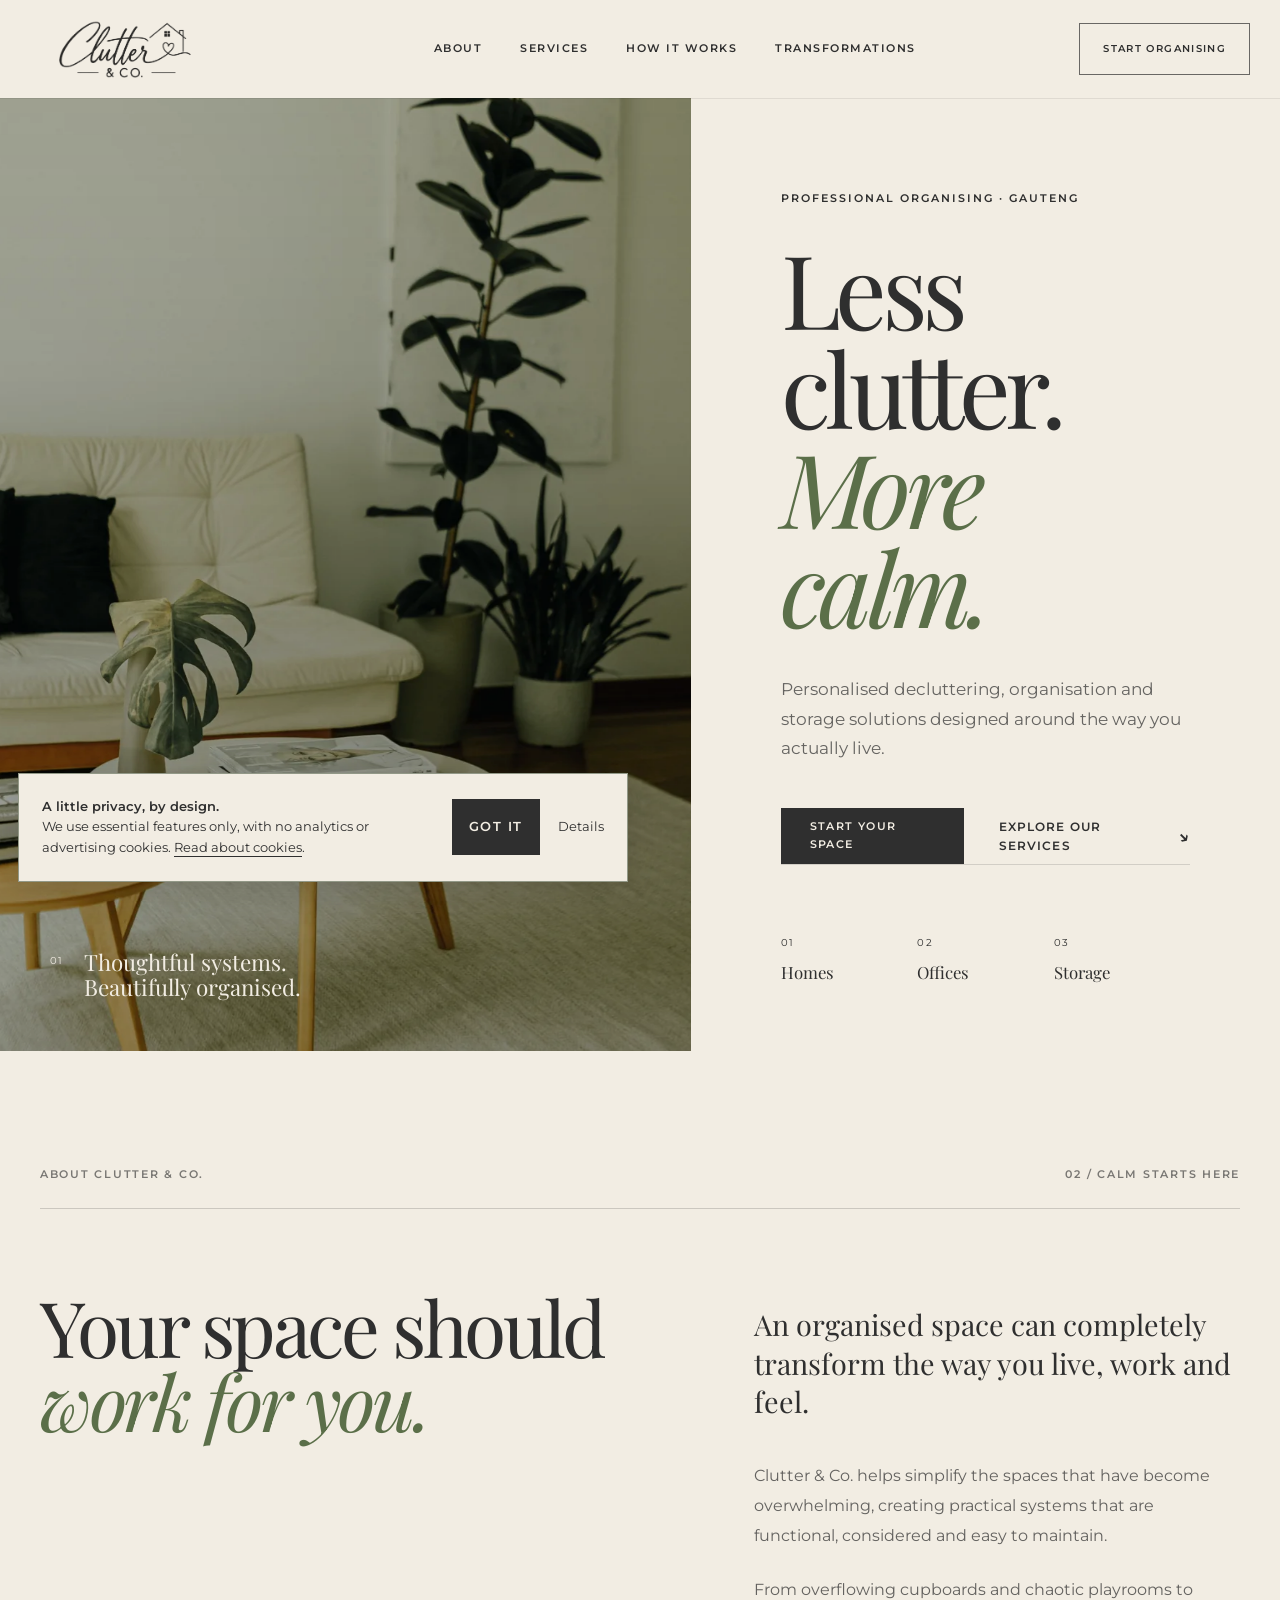
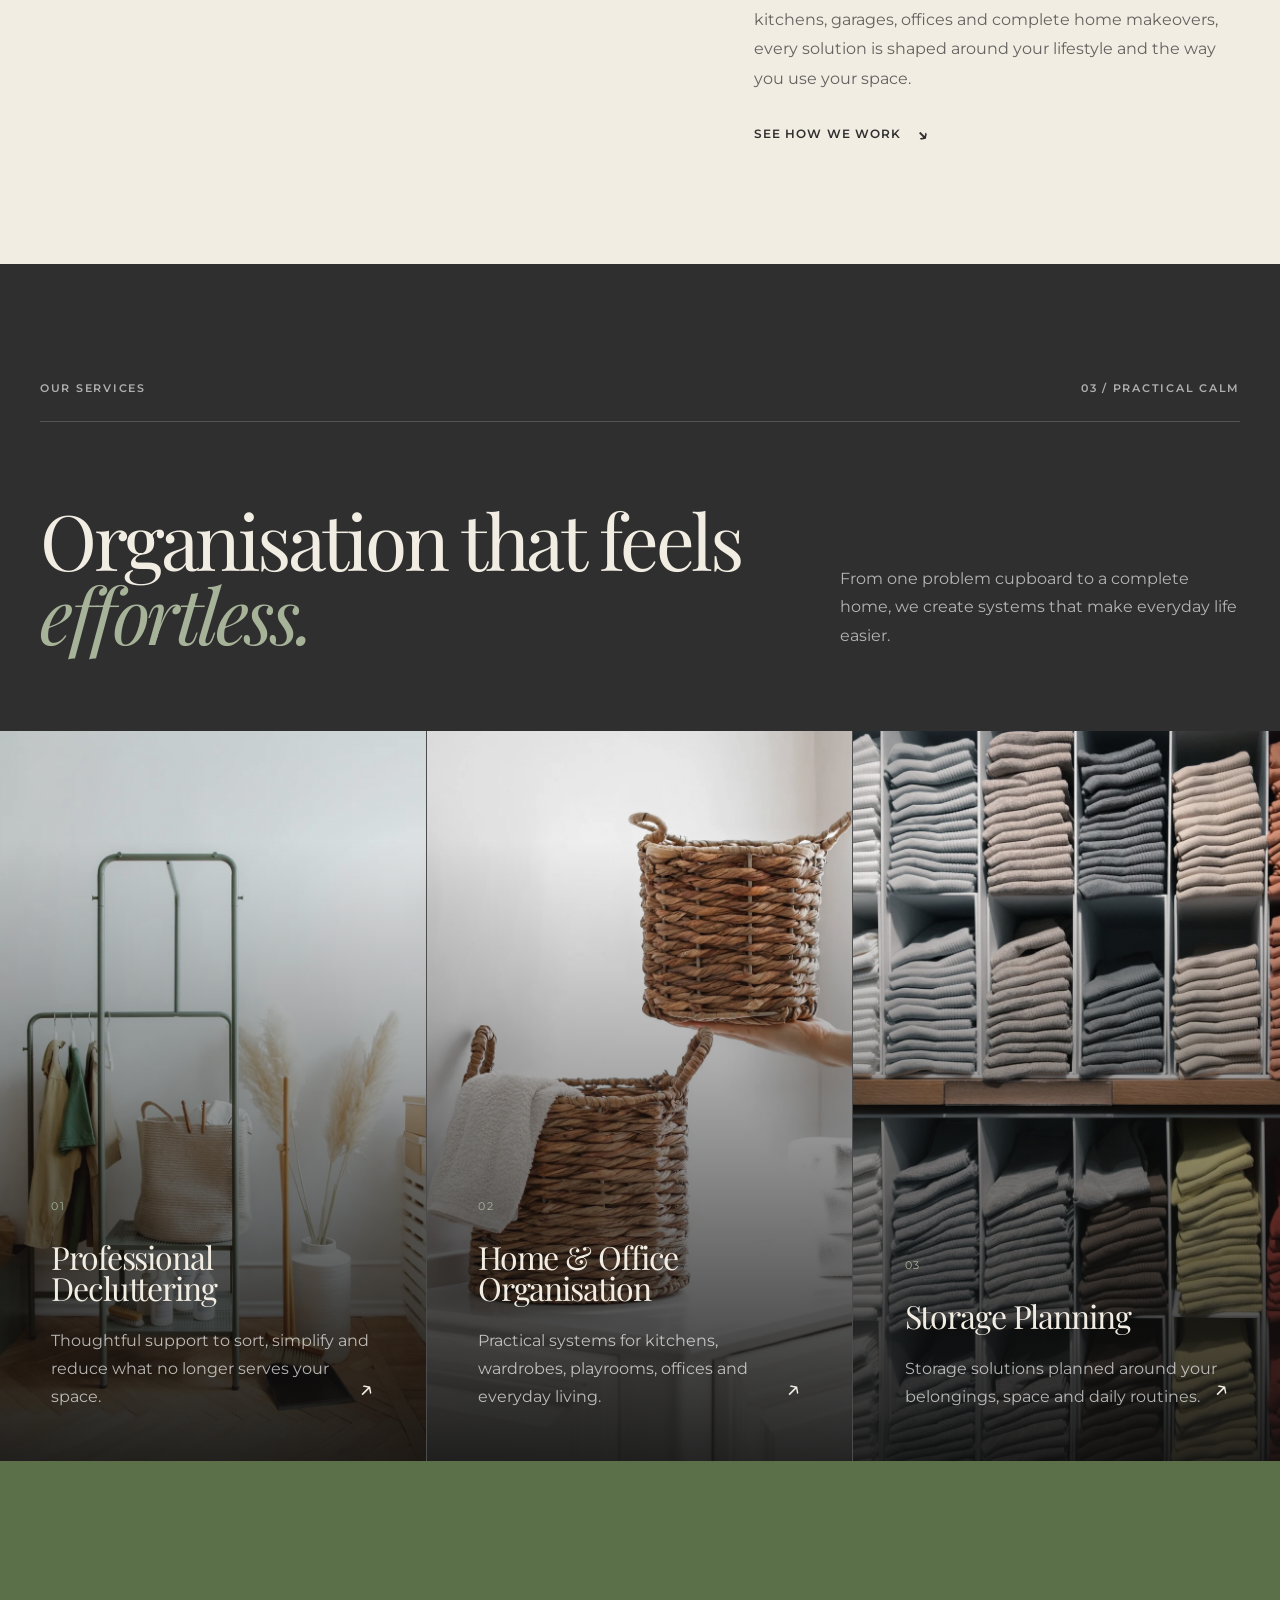
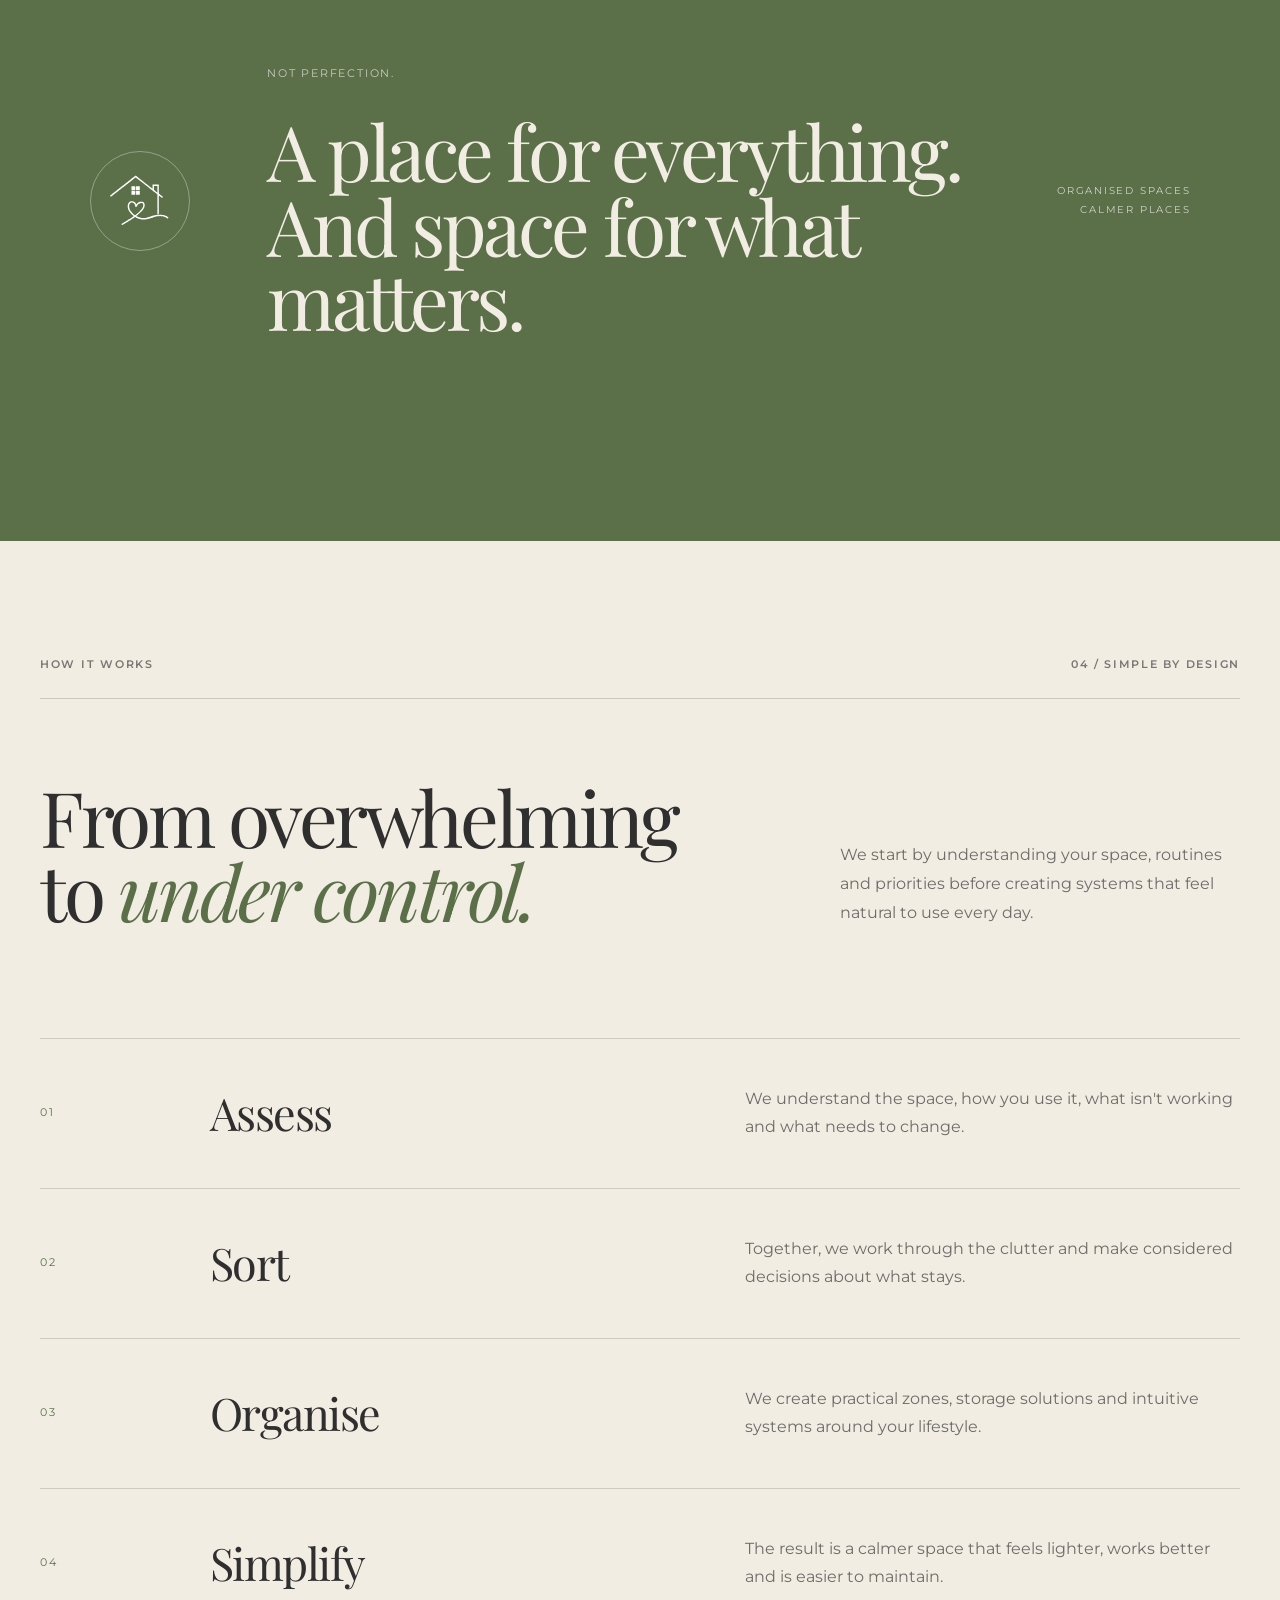
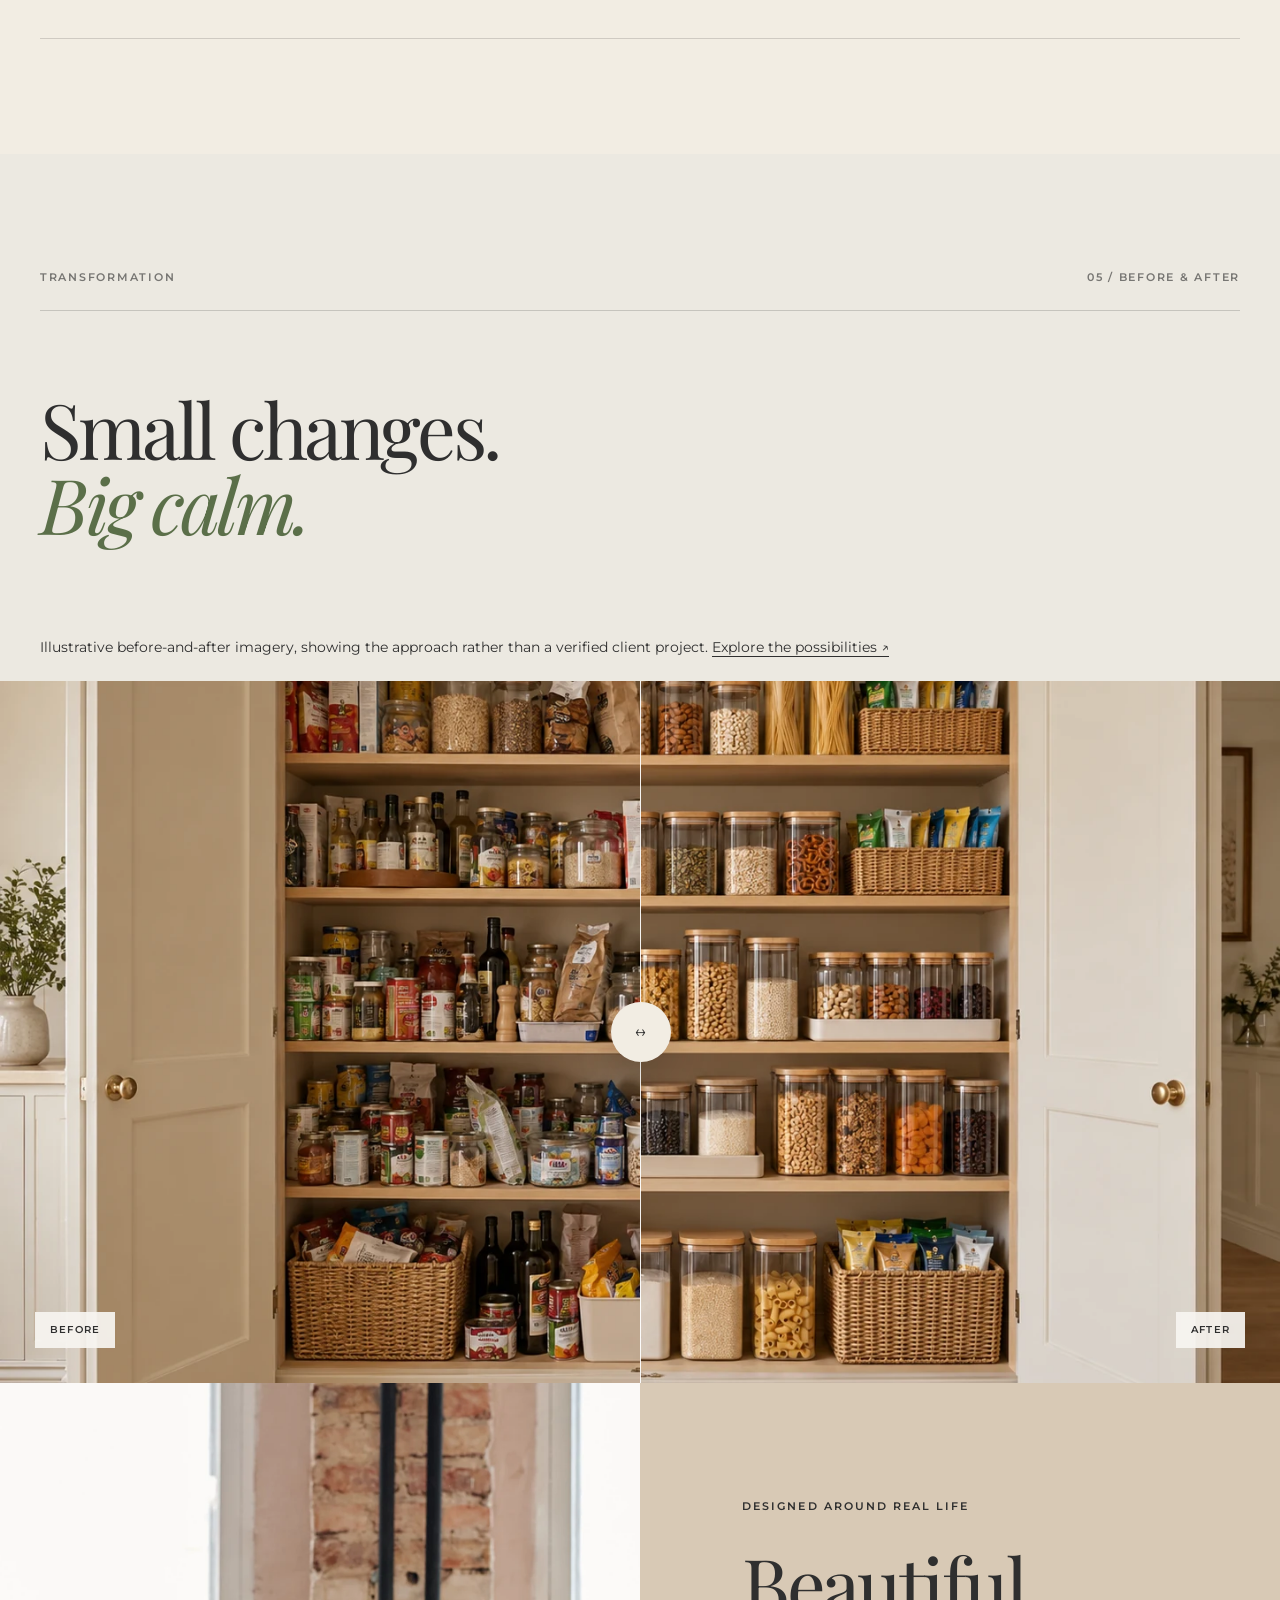
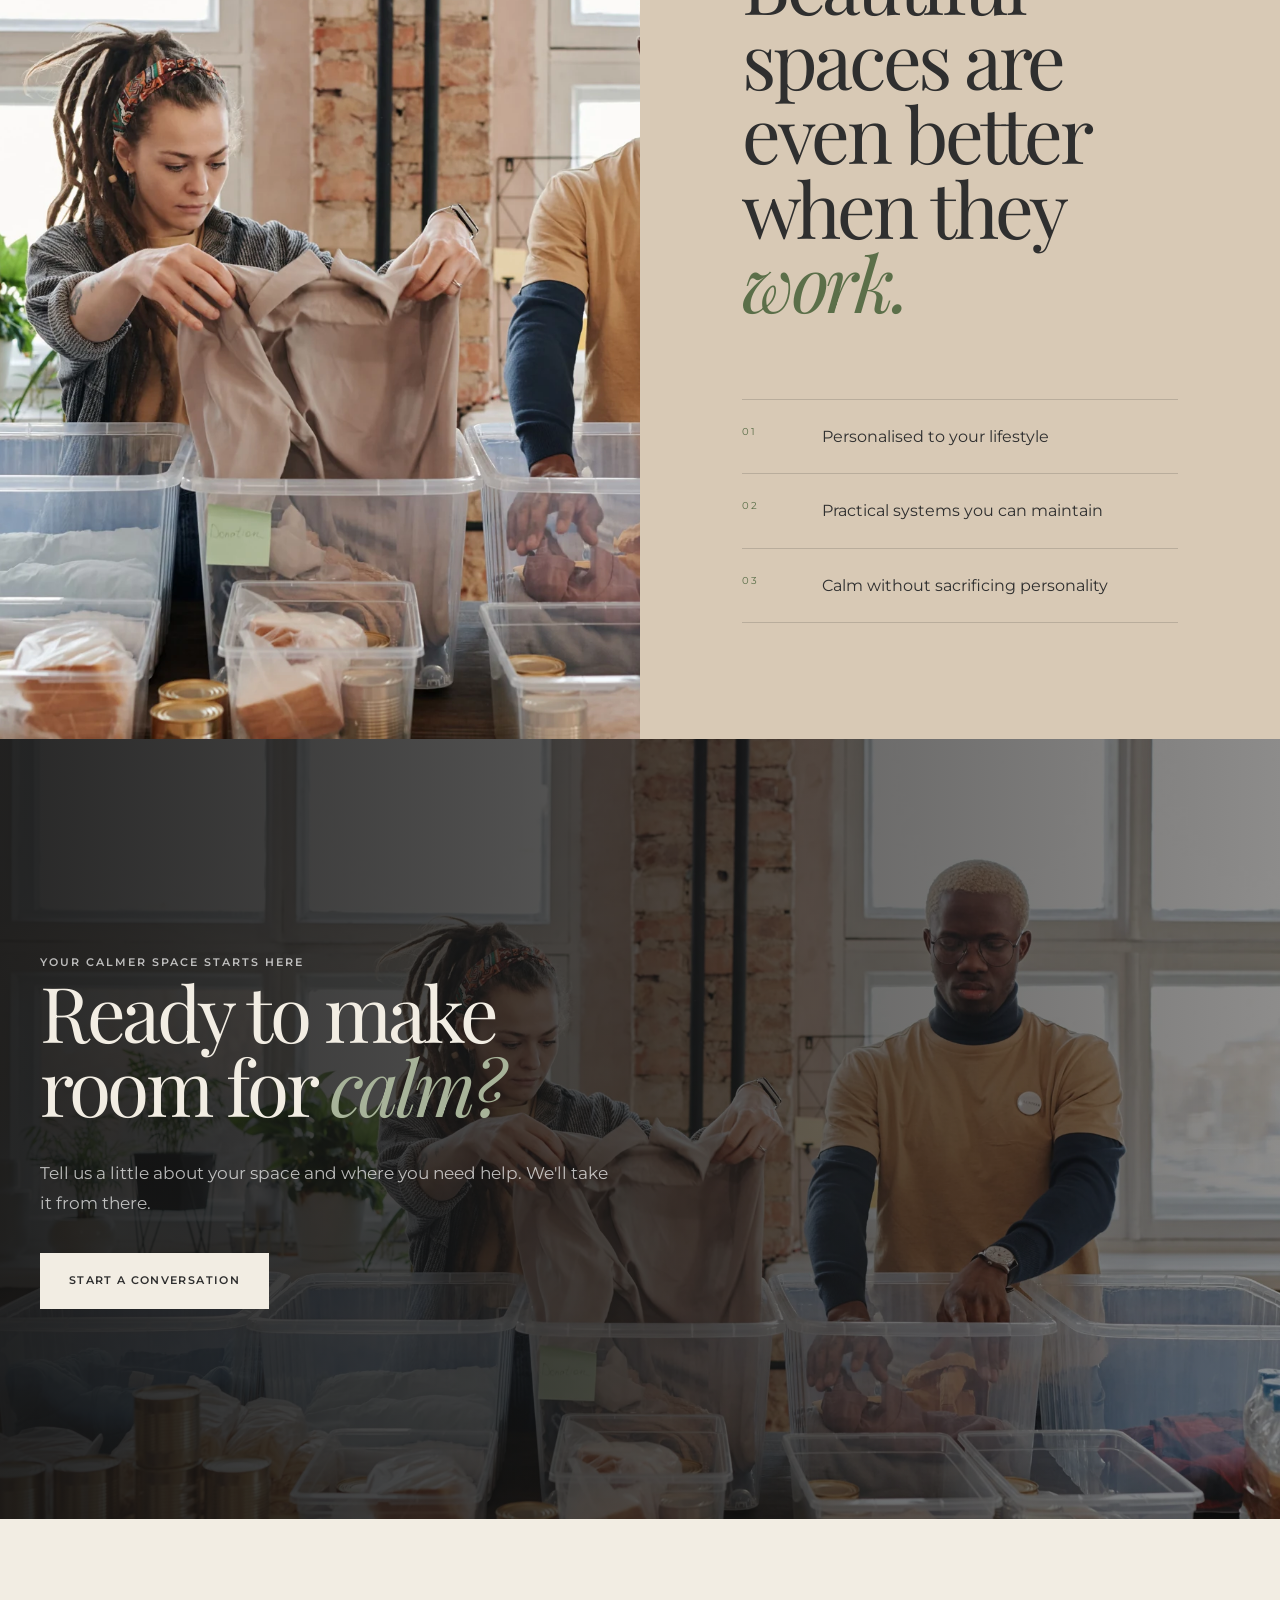
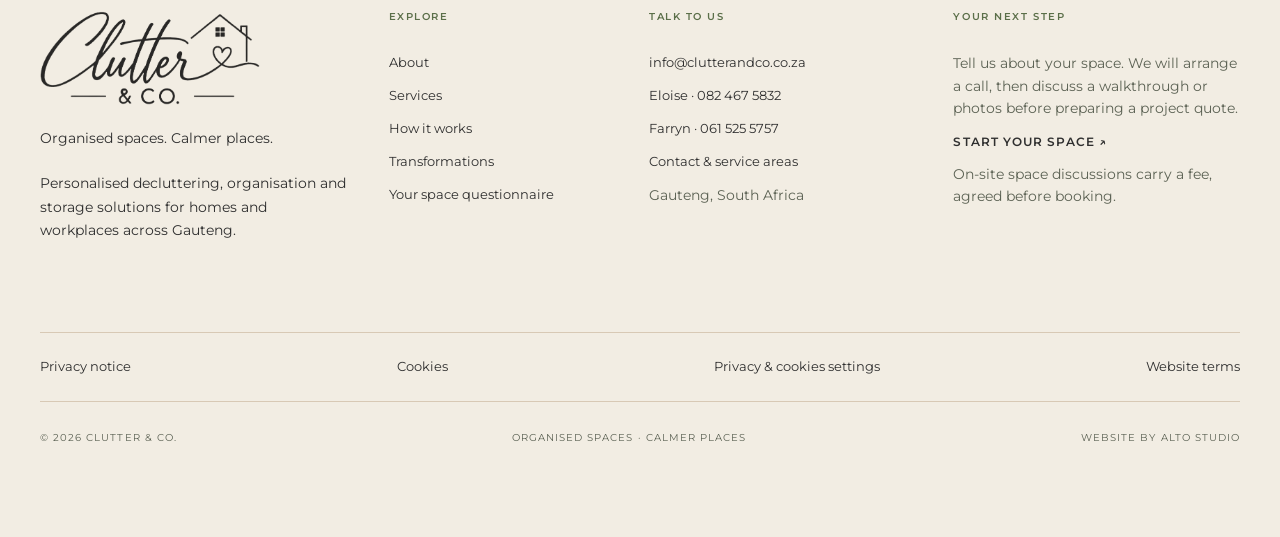
==== commit eea92b43: "Update Clutter & Co website" ====
--- a/index.html
+++ b/index.html
@@ -27,7 +27,7 @@
 
     <link rel="stylesheet" href="css/styles.css">
 
-<link rel="stylesheet" href="css/fonts.css"><link rel="stylesheet" href="css/additions.css"><link rel="canonical" href="https://clutterandco.co.za/"><link rel="icon" href="images/favicon.png"><link rel="apple-touch-icon" href="images/apple-touch-icon.png"><meta name="robots" content="index, follow"><meta name="theme-color" content="#F2EDE3"><meta property="og:type" content="website"><meta property="og:title" content="Decluttering &amp; home organisation in Gauteng | Clutter &amp; Co."><meta property="og:description" content="Professional decluttering, home and office organisation and storage planning in Gauteng. Make room for calm with Clutter &amp; Co."><meta property="og:url" content="https://clutterandco.co.za/"><meta property="og:image" content="https://clutterandco.co.za/images/hero-home.webp"><meta property="og:locale" content="en_ZA"><meta name="twitter:card" content="summary_large_image"><script type="application/ld+json">{"@context": "https://schema.org", "@type": "Organization", "name": "Clutter & Co.", "url": "https://clutterandco.co.za/", "logo": "https://clutterandco.co.za/images/logo-horizontal.png", "email": ["farryn@clutterandco.co.za", "eloise@clutterandco.co.za"], "telephone": "+27824675832", "areaServed": {"@type": "AdministrativeArea", "name": "Gauteng"}}</script></head>
+<link rel="stylesheet" href="css/fonts.css"><link rel="stylesheet" href="css/additions.css"><link rel="canonical" href="https://clutterandco.co.za/"><link rel="icon" href="images/favicon.png"><link rel="apple-touch-icon" href="images/apple-touch-icon.png"><meta name="robots" content="index, follow"><meta name="theme-color" content="#F2EDE3"><meta property="og:type" content="website"><meta property="og:title" content="Decluttering &amp; home organisation in Gauteng | Clutter &amp; Co."><meta property="og:description" content="Professional decluttering, home and office organisation and storage planning in Gauteng. Make room for calm with Clutter &amp; Co."><meta property="og:url" content="https://clutterandco.co.za/"><meta property="og:image" content="https://clutterandco.co.za/images/hero-home.webp"><meta property="og:locale" content="en_ZA"><meta name="twitter:card" content="summary_large_image"><script type="application/ld+json">{"@context": "https://schema.org", "@type": "Organization", "name": "Clutter & Co.", "url": "https://clutterandco.co.za/", "logo": "https://clutterandco.co.za/images/logo-horizontal.png", "email": "info@clutterandco.co.za", "telephone": "+27824675832", "areaServed": {"@type": "AdministrativeArea", "name": "Gauteng"}}</script></head>
 
 
 
@@ -37,7 +37,7 @@
 
 
 
-    <a class="skip-link" href="#main">Skip to content</a><header class="site-header header-theme-light" id="siteHeader"><div class="header-inner"><a class="brand" href="index.html" aria-label="Clutter &amp; Co. home"><img src="images/logo-horizontal.png" alt="Clutter &amp; Co." width="631" height="278" loading="lazy" decoding="async"></a><nav class="desktop-nav" aria-label="Primary navigation"><a href="about.html">About</a><a href="services.html">Services</a><a href="how-it-works.html">How it works</a><a href="transformations.html">Transformations</a></nav><a class="header-cta" href="questionnaire.html">Start organising</a><button class="menu-toggle" id="menuToggle" type="button" aria-label="Open navigation menu" aria-expanded="false" aria-controls="mobileMenu"><span></span><span></span></button></div><nav class="mobile-menu" id="mobileMenu" aria-label="Mobile navigation" inert><a href="about.html">About</a><a href="services.html">Services</a><a href="how-it-works.html">How it works</a><a href="transformations.html">Transformations</a><a href="contact.html">Contact</a><a href="questionnaire.html">Start organising</a></nav></header><!-- ===================================================== -->
+    <a class="skip-link" href="#main">Skip to content</a><header class="site-header header-theme-light" id="siteHeader"><div class="header-inner"><a class="brand" href="index.html" aria-label="Clutter &amp; Co. home"><img src="images/logo-horizontal.png" alt="Clutter &amp; Co." width="631" height="278" loading="lazy" decoding="async"></a><nav class="desktop-nav" aria-label="Primary navigation"><a href="about.html">About</a><a href="services.html">Services</a><a href="how-it-works.html">How it works</a><a href="transformations.html">Transformations</a></nav><a class="header-cta" href="questionnaire.html">Start organising</a><button class="menu-toggle" id="menuToggle" type="button" aria-label="Open navigation menu" aria-expanded="false" aria-controls="mobileMenu"><span></span><span></span></button></div><nav class="mobile-menu" id="mobileMenu" aria-label="Mobile navigation" inert><div class="menu-intro" aria-hidden="true"><img src="images/house-heart-white.svg" alt="" width="48" height="42"><span>MAKE ROOM FOR CALM</span></div><a href="about.html">About</a><a href="services.html">Services</a><a href="how-it-works.html">How it works</a><a href="transformations.html">Transformations</a><a href="contact.html">Contact</a><a href="questionnaire.html">Start organising</a><div class="menu-note">Organised spaces. Calmer places.<br><span>Gauteng, South Africa</span></div></nav></header><!-- ===================================================== -->
 
     <!-- HEADER -->
 
@@ -1527,8 +1527,7 @@
 
 
 
-    <footer class="site-footer" data-header-theme="light"><div class="footer-top"><div class="footer-brand"><a href="index.html" aria-label="Clutter and Co home"><img src="images/logo-horizontal.png" alt="Clutter &amp; Co." width="631" height="278" loading="lazy" decoding="async"></a><p>Organised spaces. Calmer places.</p><p>Personalised decluttering, organisation and storage solutions for homes and workplaces across Gauteng.</p></div><div class="footer-column"><span>Explore</span><a href="about.html">About</a><a href="services.html">Services</a><a href="how-it-works.html">How it works</a><a href="transformations.html">Transformations</a><a href="questionnaire.html">Your space questionnaire</a></div><div class="footer-column"><span>Talk to us</span><a href="mailto:eloise@clutterandco.co.za">eloise@clutterandco.co.za</a>
-<a href="mailto:farryn@clutterandco.co.za">farryn@clutterandco.co.za</a><a href="tel:+27824675832">Eloise · 082 467 5832</a><a href="tel:+27615255757">Farryn · 061 525 5757</a><a href="contact.html">Contact &amp; service areas</a><p>Gauteng, South Africa</p></div><div class="footer-column"><span>Your next step</span><p>Tell us about your space. We will arrange a call, then discuss a walkthrough or photos before preparing a project quote.</p><a class="text-link" href="questionnaire.html">Start your space ↗</a><p>On-site space discussions carry a fee, agreed before booking.</p></div></div><div class="footer-legal"><a href="privacy.html">Privacy notice</a><a href="cookies.html">Cookies</a><button type="button" data-privacy>Privacy &amp; cookies settings</button><a href="terms.html">Website terms</a></div><div class="footer-bottom"><span>© <span id="currentYear">2026</span> Clutter &amp; Co.</span><span>Organised Spaces · Calmer Places</span><a href="https://altostudio.co.za/">Website by ALTO Studio</a></div></footer><aside class="cookie-notice" aria-label="Cookie information" hidden><p><strong>A little privacy, by design.</strong><br>We use essential features only, with no analytics or advertising cookies. <a href="cookies.html">Read about cookies</a>.</p><button type="button" class="button button-dark" data-ack>Got it</button><button type="button" class="privacy-control" data-privacy>Details</button></aside><dialog id="privacyDialog" aria-labelledby="privacyTitle"><div class="dialog-inner"><h2 id="privacyTitle">Privacy &amp; cookies</h2><p>This site does not use optional analytics or advertising cookies. There is nothing optional to accept or reject.</p><p>Submitting the questionnaire uses a temporary security session. A local preference remembers that you have seen the cookie notice for up to six months. No questionnaire answers are saved in your browser.</p><p><a href="privacy.html">Read our privacy notice</a> · <a href="cookies.html">Read the cookie notice</a></p><p id="privacyStatus" role="status"></p><button type="button" data-forget>Clear saved notice preference</button><button type="button" class="button button-dark" data-close>Close</button></div></dialog><script src="js/script.js" defer></script></body>
+    <footer class="site-footer" data-header-theme="light"><div class="footer-top"><div class="footer-brand"><a href="index.html" aria-label="Clutter and Co home"><img src="images/logo-horizontal.png" alt="Clutter &amp; Co." width="631" height="278" loading="lazy" decoding="async"></a><p>Organised spaces. Calmer places.</p><p>Personalised decluttering, organisation and storage solutions for homes and workplaces across Gauteng.</p></div><div class="footer-column"><span>Explore</span><a href="about.html">About</a><a href="services.html">Services</a><a href="how-it-works.html">How it works</a><a href="transformations.html">Transformations</a><a href="questionnaire.html">Your space questionnaire</a></div><div class="footer-column"><span>Talk to us</span><a href="mailto:info@clutterandco.co.za">info@clutterandco.co.za</a><a href="tel:+27824675832">Eloise · 082 467 5832</a><a href="tel:+27615255757">Farryn · 061 525 5757</a><a href="contact.html">Contact &amp; service areas</a><p>Gauteng, South Africa</p></div><div class="footer-column"><span>Your next step</span><p>Tell us about your space. We will arrange a call, then discuss a walkthrough or photos before preparing a project quote.</p><a class="text-link" href="questionnaire.html">Start your space ↗</a><p>On-site space discussions carry a fee, agreed before booking.</p></div></div><div class="footer-legal"><a href="privacy.html">Privacy notice</a><a href="cookies.html">Cookies</a><button type="button" data-privacy>Privacy &amp; cookies settings</button><a href="terms.html">Website terms</a></div><div class="footer-bottom"><span>© <span id="currentYear">2026</span> Clutter &amp; Co.</span><span>Organised Spaces · Calmer Places</span><a href="https://altostudio.co.za/">Website by ALTO Studio</a></div></footer><aside class="cookie-notice" aria-label="Cookie information" hidden><p><strong>A little privacy, by design.</strong><br>We use essential features only, with no analytics or advertising cookies. <a href="cookies.html">Read about cookies</a>.</p><button type="button" class="button button-dark" data-ack>Got it</button><button type="button" class="privacy-control" data-privacy>Details</button></aside><dialog id="privacyDialog" aria-labelledby="privacyTitle"><div class="dialog-inner"><h2 id="privacyTitle">Privacy &amp; cookies</h2><p>This site does not use optional analytics or advertising cookies. There is nothing optional to accept or reject.</p><p>Submitting the questionnaire uses a temporary security session. A local preference remembers that you have seen the cookie notice for up to six months. No questionnaire answers are saved in your browser.</p><p><a href="privacy.html">Read our privacy notice</a> · <a href="cookies.html">Read the cookie notice</a></p><p id="privacyStatus" role="status"></p><button type="button" data-forget>Clear saved notice preference</button><button type="button" class="button button-dark" data-close>Close</button></div></dialog><script src="js/script.js" defer></script></body>
 
 
 
--- a/css/additions.css
+++ b/css/additions.css
@@ -121,3 +121,28 @@
 
 /* Approved house-and-heart replaces the decorative initial. */
 .manifesto-mark img { display: block; width: 64%; height: 64%; object-fit: contain; }
+
+/* Client feedback: approved house mark and warm, editorial mobile navigation. */
+.contact-questionnaire-mark .house-mark { display:block; width:64%; height:64%; object-fit:contain; }
+@media (max-width: 1100px) {
+ body.menu-open .site-header { backdrop-filter:none; -webkit-backdrop-filter:none; }
+ .mobile-menu { width:min(100vw,480px); height:100dvh; padding:90px 30px 28px; gap:0; background:#F2EDE3; color:#2F2F2F; box-shadow:-20px 0 70px #2f2f2f24; }
+ .menu-intro { display:flex; align-items:center; gap:15px; margin-bottom:25px; color:#56664B; font-size:9px; letter-spacing:2px; }
+ .menu-intro img { padding:9px; box-sizing:content-box; border-radius:50%; background:#7E8F72; }
+ .mobile-menu > a { display:flex; align-items:center; justify-content:space-between; min-height:54px; padding:10px 0; border-bottom:1px solid #D8C9B5; color:#2F2F2F; font-size:clamp(24px,6vw,32px); line-height:1.25; text-decoration:none; }
+ .mobile-menu > a::after { content:'↗'; font:18px var(--font-serif); color:#7E8F72; }
+ .mobile-menu > a:hover,.mobile-menu > a[aria-current="page"] { color:#56664B; }
+ .mobile-menu > a:focus-visible { outline:2px solid #56664B; outline-offset:4px; }
+ .mobile-menu > a[href="questionnaire.html"] { margin-top:24px; padding:17px 20px; background:#56664B; color:#F8F6F1; font:11px var(--font-sans); letter-spacing:1.3px; text-transform:uppercase; border:0; }
+ .mobile-menu > a[href="questionnaire.html"]::after { color:#F8F6F1; }
+ .menu-note { margin-top:auto; padding-top:28px; font:italic 18px var(--font-serif); color:#56664B; }
+ .menu-note span { display:inline-block; margin-top:10px; font:10px var(--font-sans); letter-spacing:1px; }
+ .menu-toggle.active span { background:#2F2F2F !important; }
+}
+@media (max-height:700px) and (max-width:1100px) {
+ .mobile-menu { padding-top:72px; } .menu-intro { margin-bottom:10px; }
+ .mobile-menu > a { min-height:44px; padding:7px 0; font-size:24px; }
+ .menu-note { padding-top:18px; }
+}
+
+@media (max-width:1100px) { .menu-intro img { width:48px; height:42px; flex:0 0 48px; } }
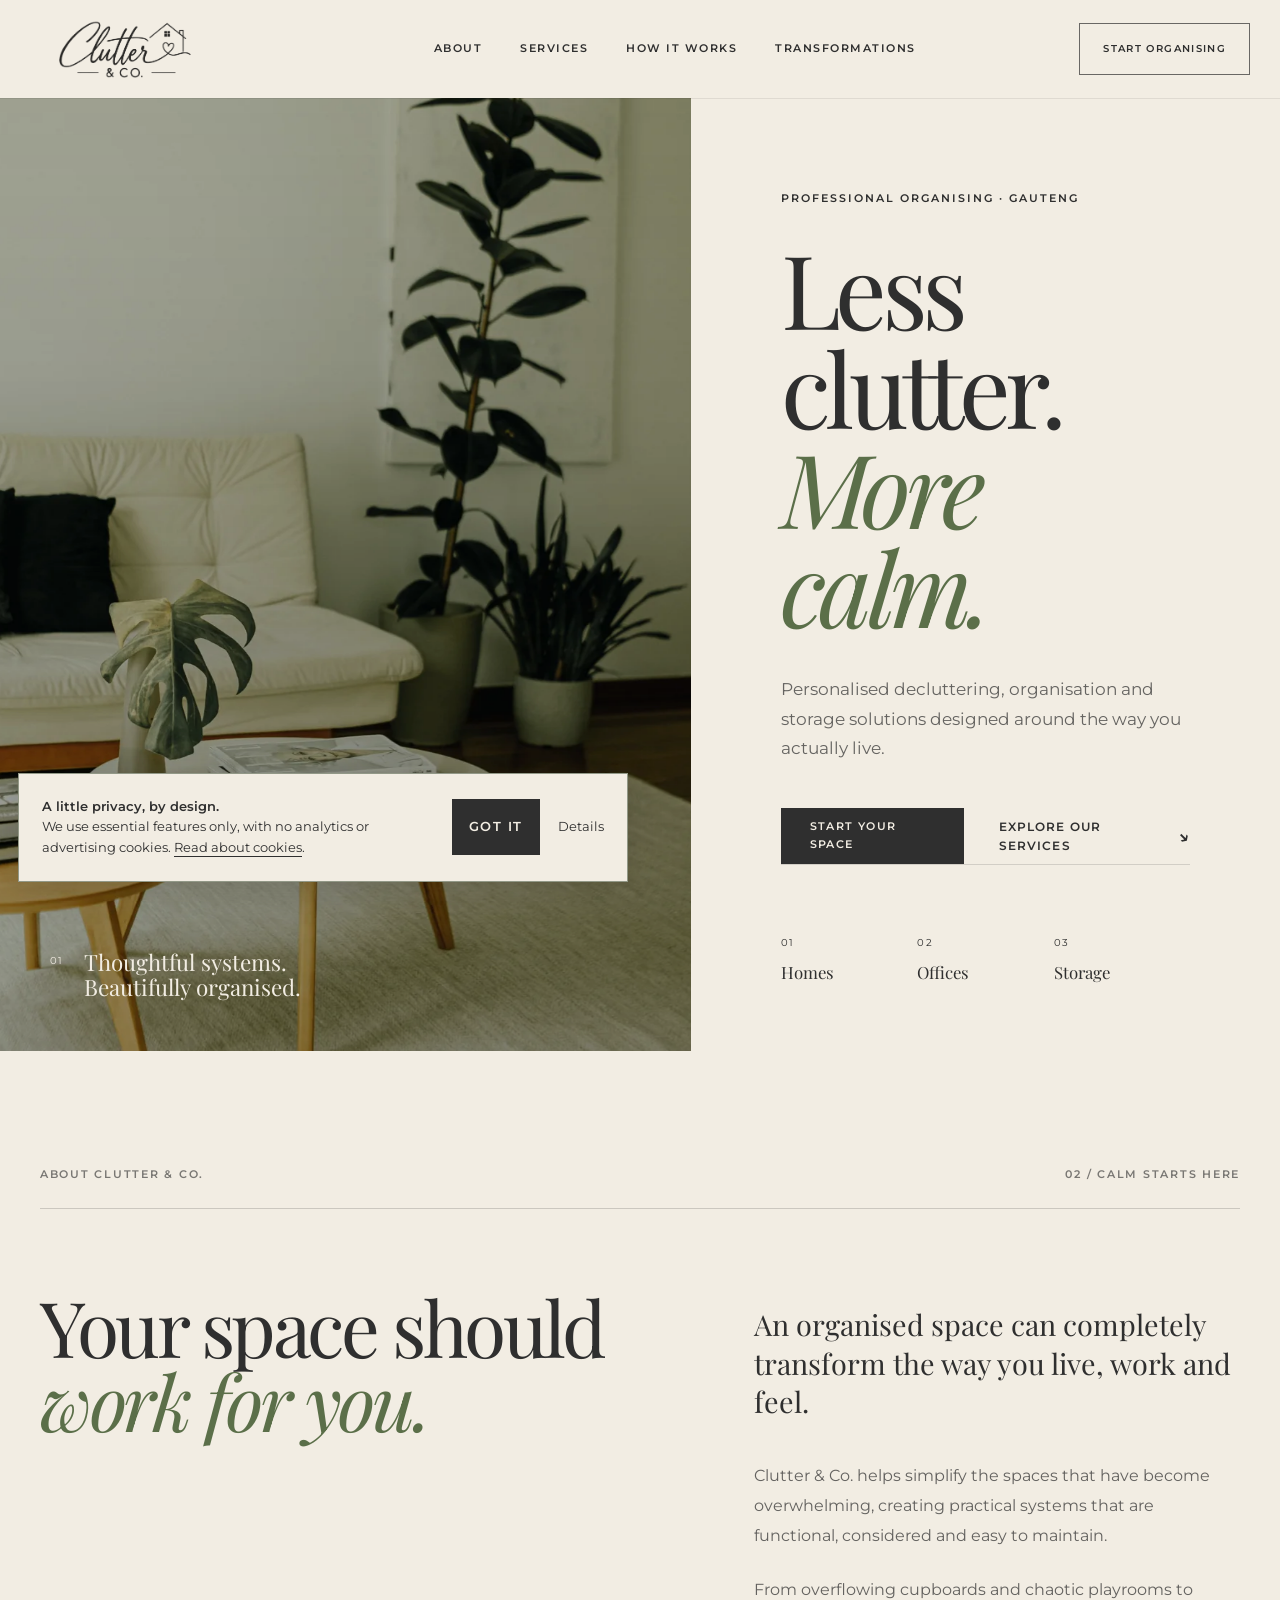
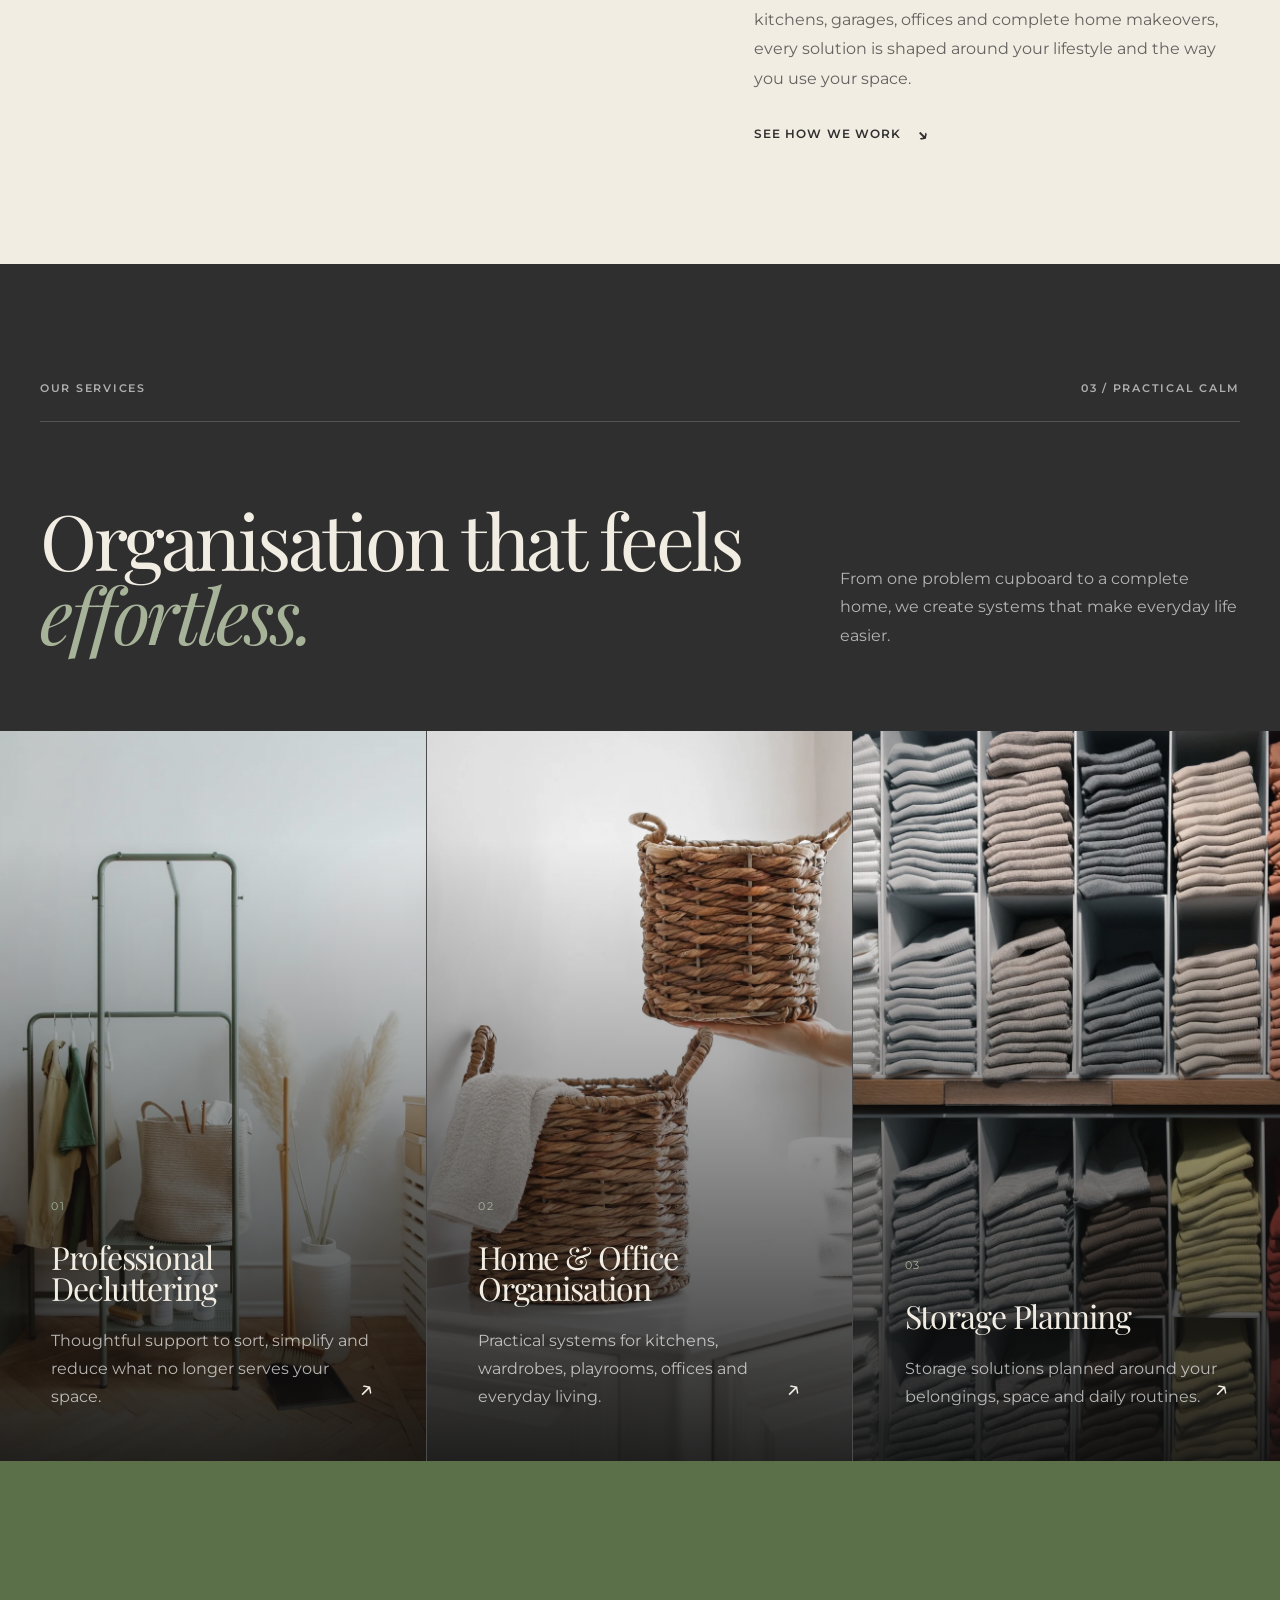
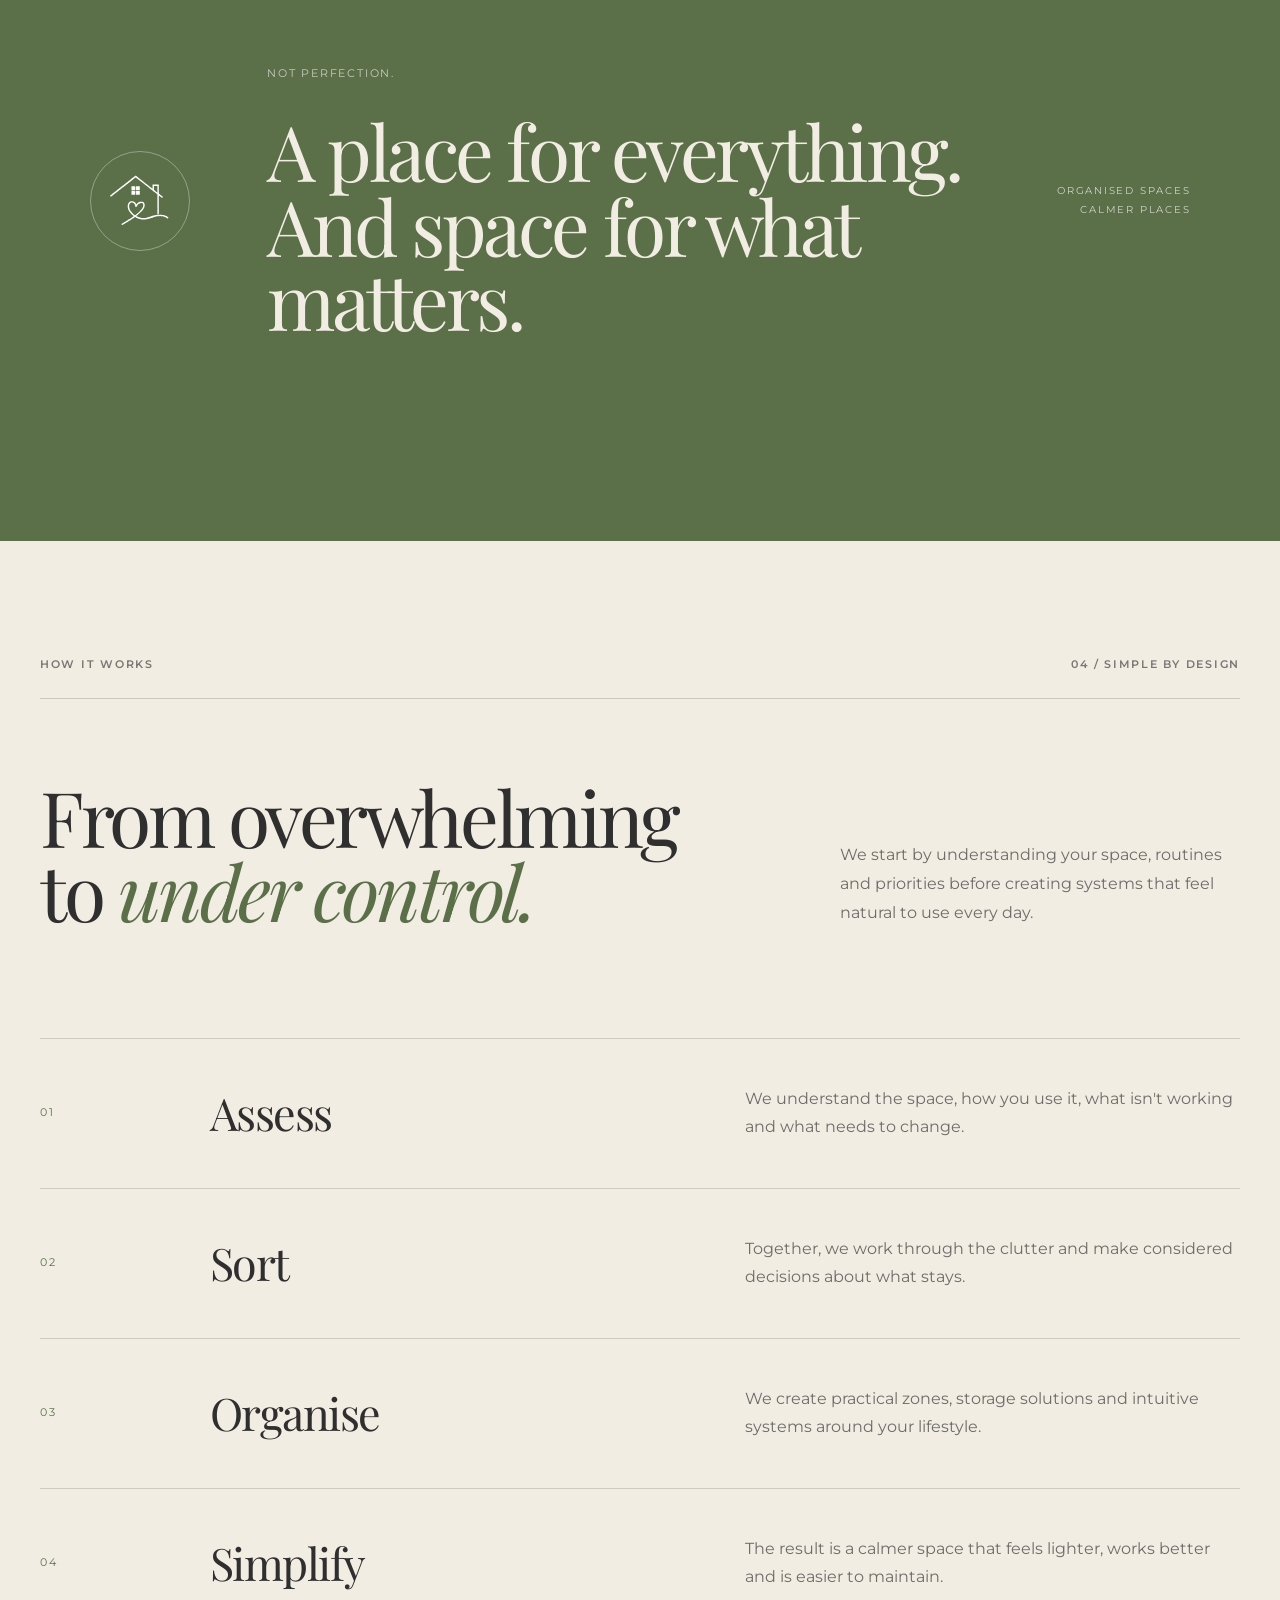
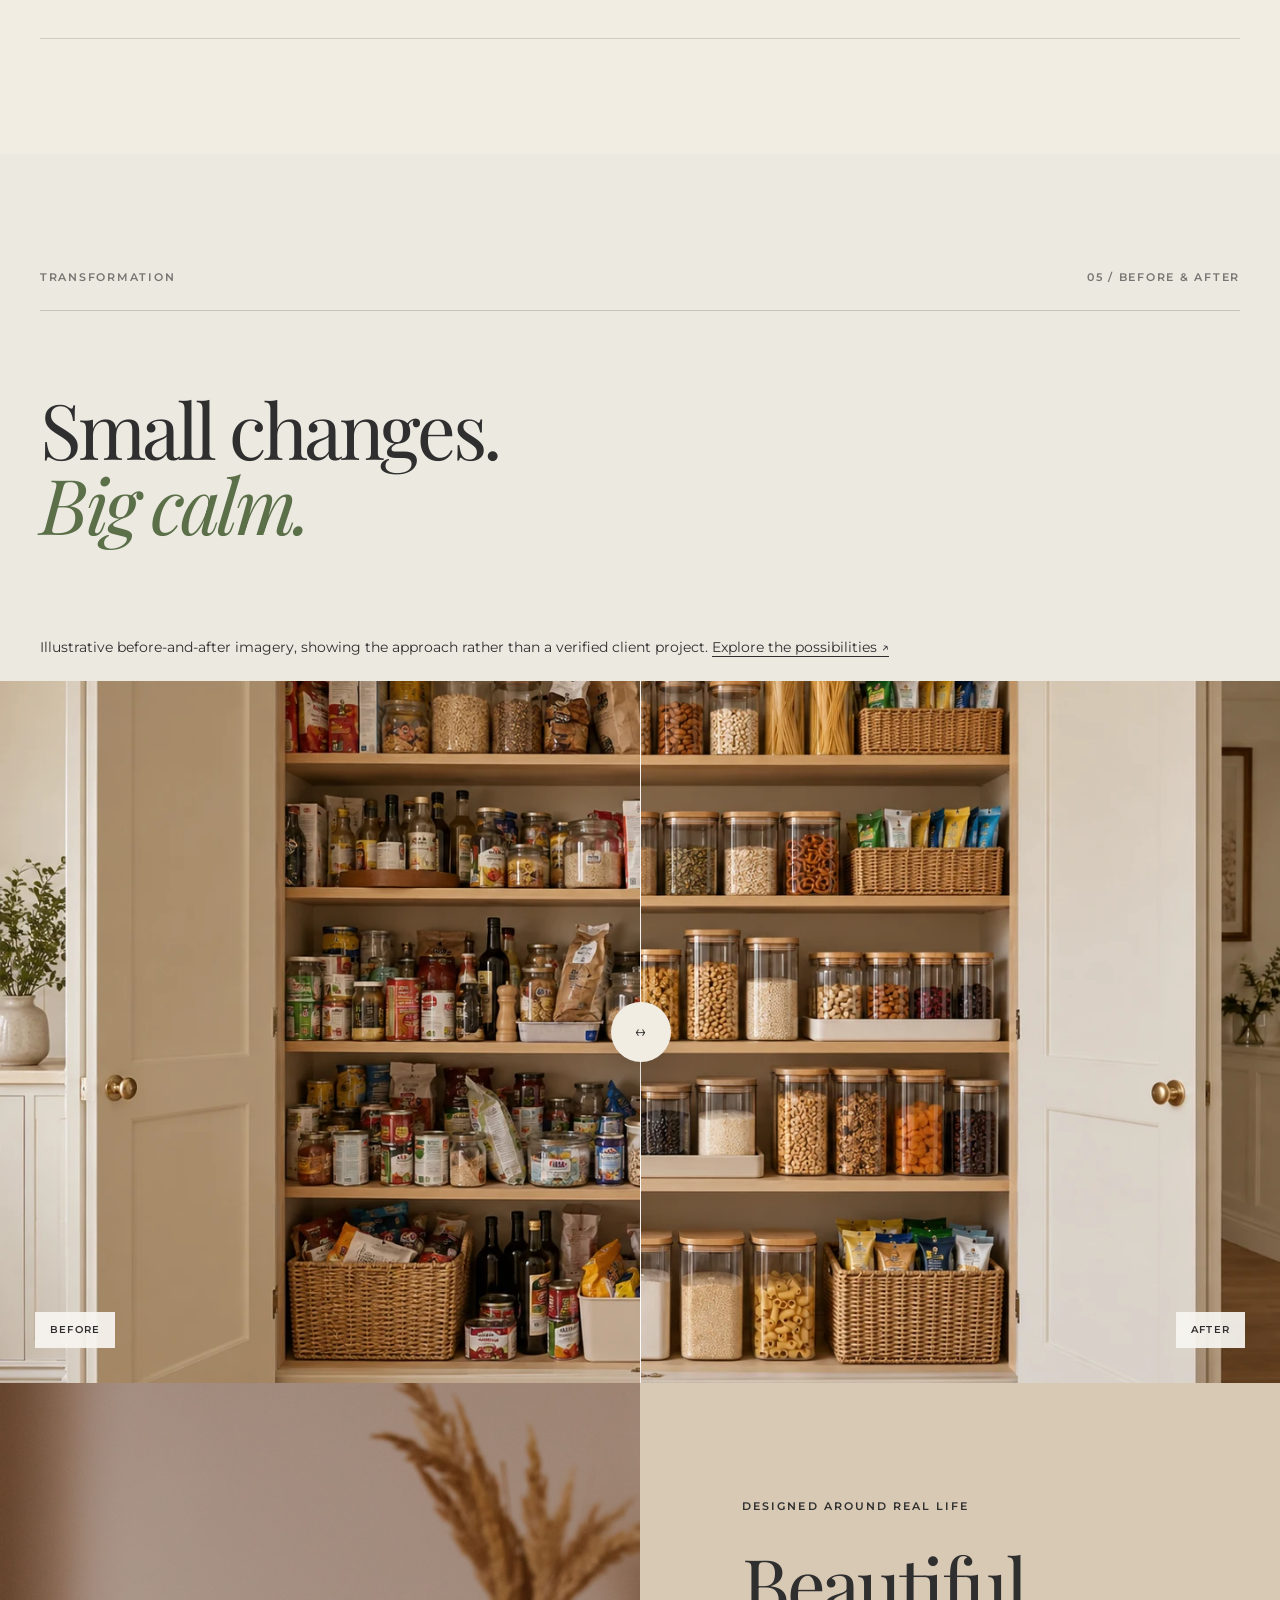
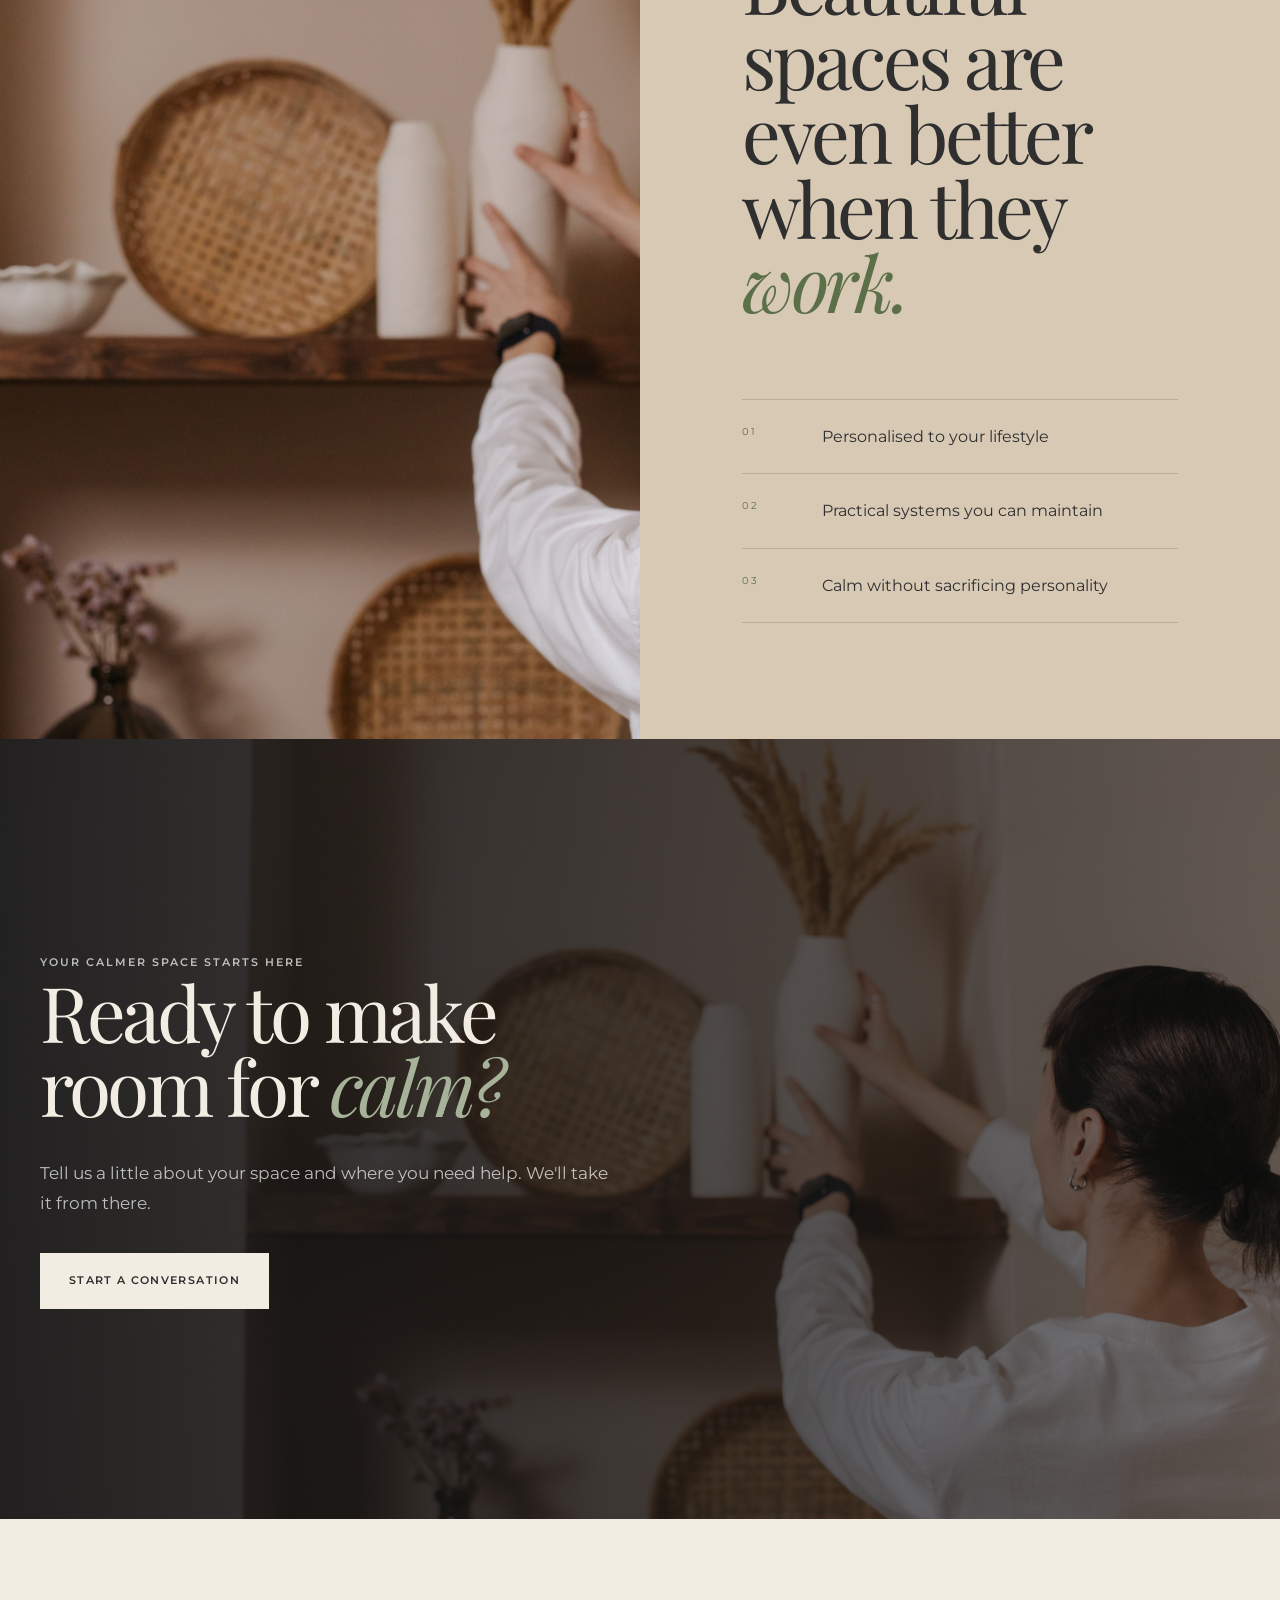
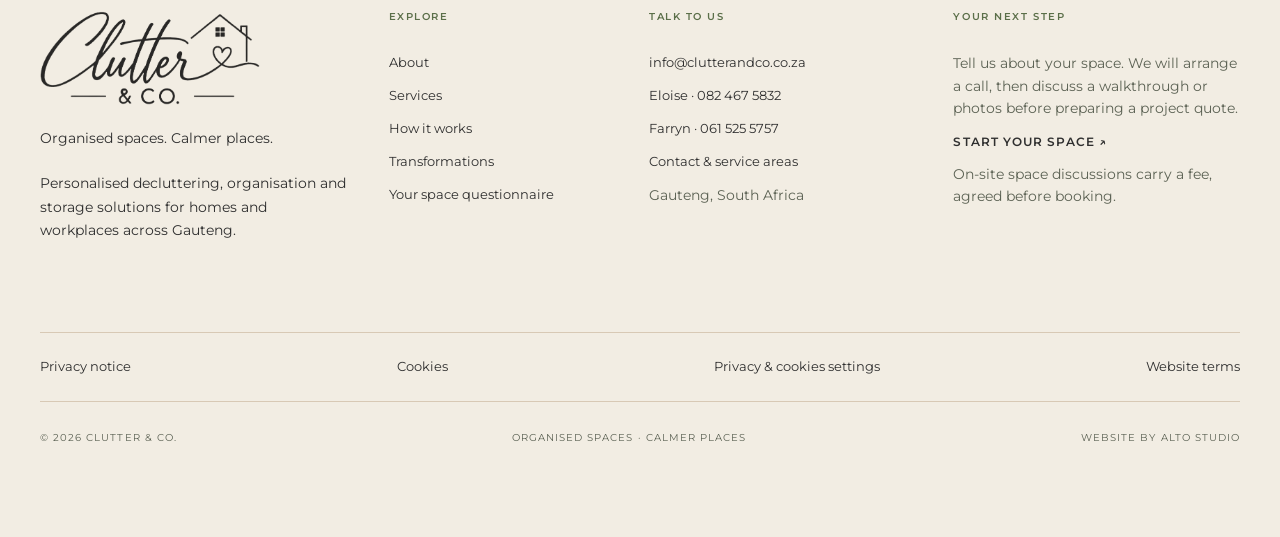
==== commit 6a471595: "Update Clutter & Co website imagery" ====
--- a/index.html
+++ b/index.html
@@ -27,7 +27,7 @@
 
     <link rel="stylesheet" href="css/styles.css">
 
-<link rel="stylesheet" href="css/fonts.css"><link rel="stylesheet" href="css/additions.css"><link rel="canonical" href="https://clutterandco.co.za/"><link rel="icon" href="images/favicon.png"><link rel="apple-touch-icon" href="images/apple-touch-icon.png"><meta name="robots" content="index, follow"><meta name="theme-color" content="#F2EDE3"><meta property="og:type" content="website"><meta property="og:title" content="Decluttering &amp; home organisation in Gauteng | Clutter &amp; Co."><meta property="og:description" content="Professional decluttering, home and office organisation and storage planning in Gauteng. Make room for calm with Clutter &amp; Co."><meta property="og:url" content="https://clutterandco.co.za/"><meta property="og:image" content="https://clutterandco.co.za/images/hero-home.webp"><meta property="og:locale" content="en_ZA"><meta name="twitter:card" content="summary_large_image"><script type="application/ld+json">{"@context": "https://schema.org", "@type": "Organization", "name": "Clutter & Co.", "url": "https://clutterandco.co.za/", "logo": "https://clutterandco.co.za/images/logo-horizontal.png", "email": "info@clutterandco.co.za", "telephone": "+27824675832", "areaServed": {"@type": "AdministrativeArea", "name": "Gauteng"}}</script></head>
+<link rel="stylesheet" href="css/fonts.css"><link rel="stylesheet" href="css/additions.css"><link rel="canonical" href="https://clutterandco.co.za/"><link rel="icon" href="images/favicon.png"><link rel="apple-touch-icon" href="images/apple-touch-icon.png"><meta name="robots" content="index, follow"><meta name="theme-color" content="#F2EDE3"><meta property="og:type" content="website"><meta property="og:title" content="Decluttering &amp; home organisation in Gauteng | Clutter &amp; Co."><meta property="og:description" content="Professional decluttering, home and office organisation and storage planning in Gauteng. Make room for calm with Clutter &amp; Co."><meta property="og:url" content="https://clutterandco.co.za/"><meta property="og:image" content="https://clutterandco.co.za/images/social-share.png"><meta property="og:locale" content="en_ZA"><meta name="twitter:card" content="summary_large_image"><script type="application/ld+json">{"@context": "https://schema.org", "@graph": [{"@type": "Organization", "name": "Clutter & Co.", "url": "https://clutterandco.co.za/", "logo": "https://clutterandco.co.za/images/logo-horizontal.png", "email": "info@clutterandco.co.za", "telephone": "+27824675832", "areaServed": {"@type": "AdministrativeArea", "name": "Gauteng"}, "@id": "https://clutterandco.co.za/#organisation"}, {"@type": "WebSite", "@id": "https://clutterandco.co.za/#website", "url": "https://clutterandco.co.za/", "name": "Clutter & Co.", "inLanguage": "en-ZA", "publisher": {"@id": "https://clutterandco.co.za/#organisation"}}]}</script><meta property="og:site_name" content="Clutter &amp; Co."><meta property="og:image:width" content="1200"><meta property="og:image:height" content="630"><meta property="og:image:alt" content="Clutter &amp; Co. — Organised spaces. Calmer places."><meta name="twitter:title" content="Decluttering &amp; home organisation in Gauteng | Clutter &amp; Co."><meta name="twitter:description" content="Professional decluttering, home and office organisation and storage planning in Gauteng. Make room for calm with Clutter &amp; Co."><meta name="twitter:image" content="https://clutterandco.co.za/images/social-share.png"><meta name="twitter:image:alt" content="Clutter &amp; Co. — Organised spaces. Calmer places."></head>
 
 
 
@@ -37,7 +37,7 @@
 
 
 
-    <a class="skip-link" href="#main">Skip to content</a><header class="site-header header-theme-light" id="siteHeader"><div class="header-inner"><a class="brand" href="index.html" aria-label="Clutter &amp; Co. home"><img src="images/logo-horizontal.png" alt="Clutter &amp; Co." width="631" height="278" loading="lazy" decoding="async"></a><nav class="desktop-nav" aria-label="Primary navigation"><a href="about.html">About</a><a href="services.html">Services</a><a href="how-it-works.html">How it works</a><a href="transformations.html">Transformations</a></nav><a class="header-cta" href="questionnaire.html">Start organising</a><button class="menu-toggle" id="menuToggle" type="button" aria-label="Open navigation menu" aria-expanded="false" aria-controls="mobileMenu"><span></span><span></span></button></div><nav class="mobile-menu" id="mobileMenu" aria-label="Mobile navigation" inert><div class="menu-intro" aria-hidden="true"><img src="images/house-heart-white.svg" alt="" width="48" height="42"><span>MAKE ROOM FOR CALM</span></div><a href="about.html">About</a><a href="services.html">Services</a><a href="how-it-works.html">How it works</a><a href="transformations.html">Transformations</a><a href="contact.html">Contact</a><a href="questionnaire.html">Start organising</a><div class="menu-note">Organised spaces. Calmer places.<br><span>Gauteng, South Africa</span></div></nav></header><!-- ===================================================== -->
+    <a class="skip-link" href="#main">Skip to content</a><header class="site-header header-theme-light" id="siteHeader"><div class="header-inner"><a class="brand" href="index.html" aria-label="Clutter &amp; Co. home"><img src="images/logo-horizontal.png" alt="Clutter &amp; Co." width="631" height="278" loading="eager" decoding="async"></a><nav class="desktop-nav" aria-label="Primary navigation"><a href="about.html">About</a><a href="services.html">Services</a><a href="how-it-works.html">How it works</a><a href="transformations.html">Transformations</a></nav><a class="header-cta" href="questionnaire.html">Start organising</a><button class="menu-toggle" id="menuToggle" type="button" aria-label="Open navigation menu" aria-expanded="false" aria-controls="mobileMenu"><span></span><span></span></button></div><nav class="mobile-menu" id="mobileMenu" aria-label="Mobile navigation" inert><div class="menu-intro" aria-hidden="true"><img src="images/house-heart-white.svg" alt="" width="48" height="42"><span>MAKE ROOM FOR CALM</span></div><a href="about.html">About</a><a href="services.html">Services</a><a href="how-it-works.html">How it works</a><a href="transformations.html">Transformations</a><a href="contact.html">Contact</a><a href="questionnaire.html">Start organising</a><div class="menu-note">Organised spaces. Calmer places.<br><span>Gauteng, South Africa</span></div></nav></header><!-- ===================================================== -->
 
     <!-- HEADER -->
 
@@ -1299,7 +1299,7 @@
 
 
 
-                <img src="images/sorting-belongings.webp" alt="People sorting clothing and belongings into storage containers" width="2000" height="1333" loading="lazy" decoding="async">
+                <img src="images/sorting-belongings.jpg" alt="People sorting clothing and belongings into storage containers" width="2000" height="1333" loading="lazy" decoding="async">
 
 
 
@@ -1447,7 +1447,7 @@
 
 
 
-                <img src="images/sorting-belongings.webp" alt="" width="2000" height="1333" loading="lazy" decoding="async">
+                <img src="images/sorting-belongings.jpg" alt="" width="2000" height="1333" loading="lazy" decoding="async">
 
 
 
